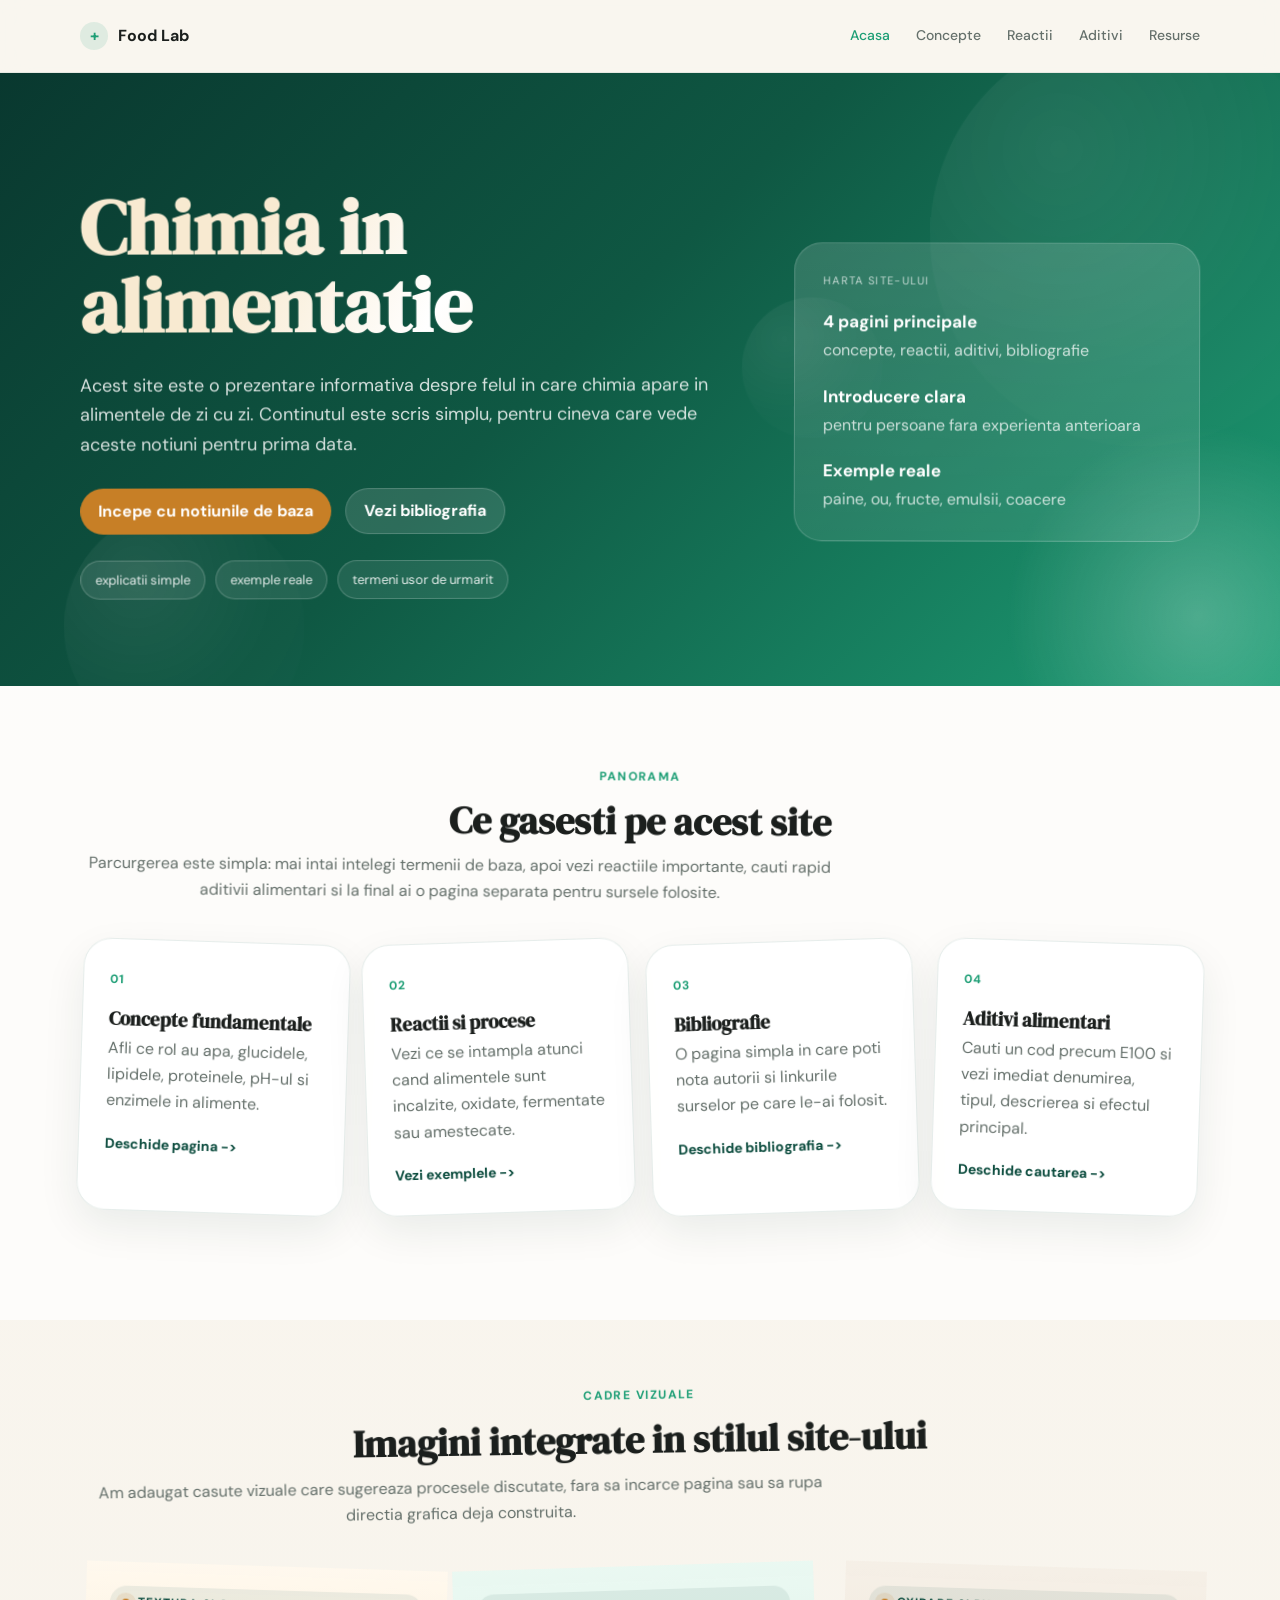
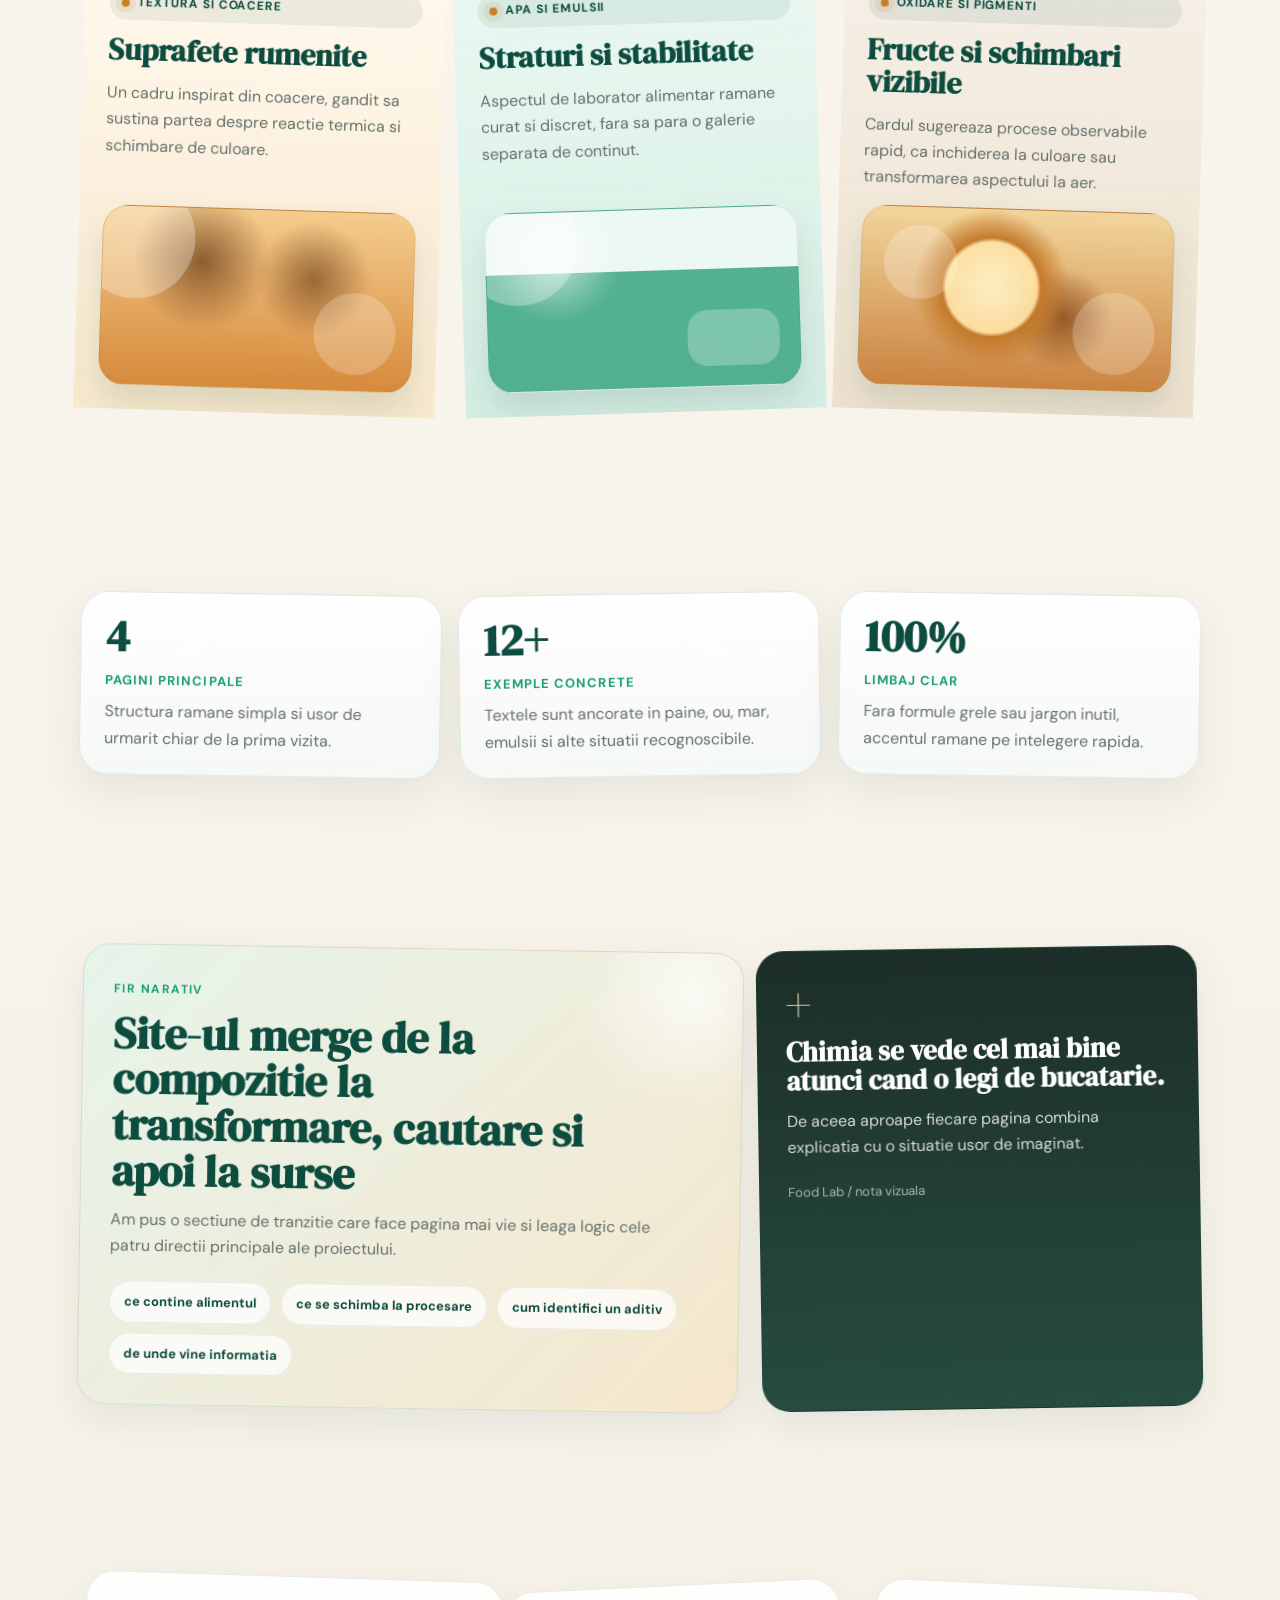
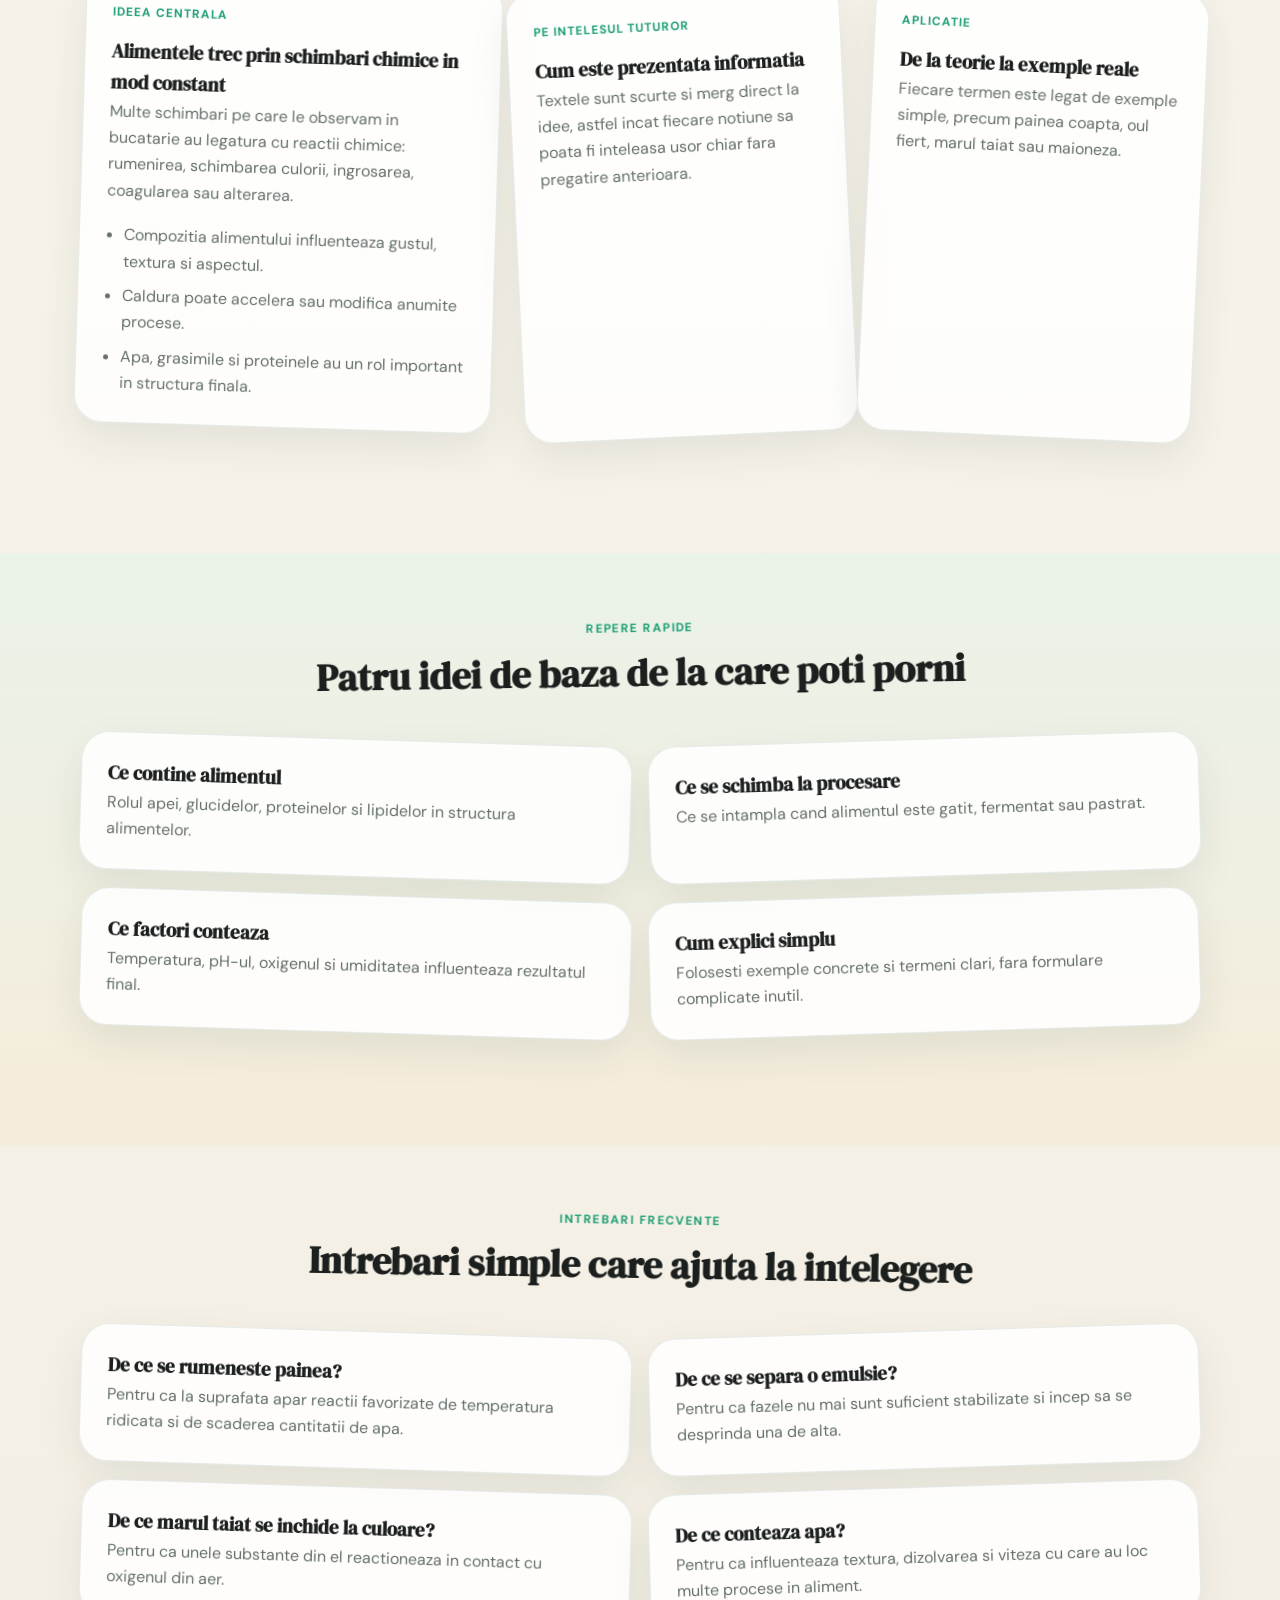
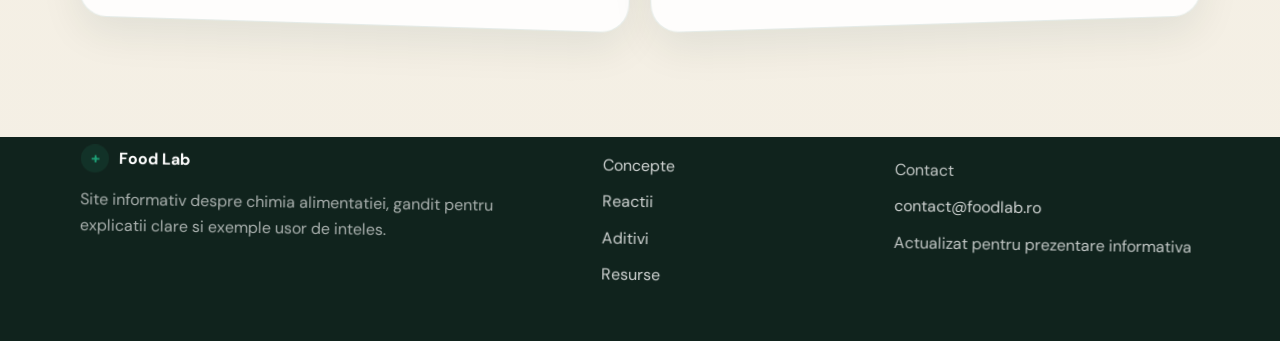
==== index.html @ e8824c68 "Version 4" ====
<!DOCTYPE html>
<html lang="ro">
<head>
  <meta charset="UTF-8" />
  <meta name="viewport" content="width=device-width, initial-scale=1.0" />
  <title>Chimia in alimentatie | Food Lab</title>
  <link rel="stylesheet" href="style.css" />
  <link href="https://fonts.googleapis.com/css2?family=DM+Serif+Display:ital@0;1&family=DM+Sans:wght@300;400;500;700&display=swap" rel="stylesheet" />
</head>
<body data-page="home">
  <header class="navbar">
    <div class="nav-inner">
      <a class="logo" href="index.html">
        <span class="logo-icon">+</span>
        <span>Food Lab</span>
      </a>
      <nav>
        <a class="nav-link" data-page="home" href="index.html">Acasa</a>
        <a class="nav-link" data-page="concepte" href="concepte.html">Concepte</a>
        <a class="nav-link" data-page="reactii" href="reactii.html">Reactii</a>
        <a class="nav-link" data-page="aditivi" href="aditivi.html">Aditivi</a>
        <a class="nav-link" data-page="resurse" href="resurse.html">Resurse</a>
      </nav>
      <button class="menu-btn" id="menuBtn" aria-label="Deschide meniul">Menu</button>
    </div>
    <div class="mobile-menu" id="mobileMenu">
      <a class="nav-link" data-page="home" href="index.html">Acasa</a>
      <a class="nav-link" data-page="concepte" href="concepte.html">Concepte</a>
      <a class="nav-link" data-page="reactii" href="reactii.html">Reactii</a>
      <a class="nav-link" data-page="aditivi" href="aditivi.html">Aditivi</a>
      <a class="nav-link" data-page="resurse" href="resurse.html">Resurse</a>
    </div>
  </header>

  <main>
    <section class="hero hero-home">
      <div class="hero-bg">
        <div class="molecule mol1" data-parallax data-parallax-speed="0.18" data-rotate-speed="0.008"></div>
        <div class="molecule mol2" data-parallax data-parallax-speed="0.12" data-rotate-speed="-0.006"></div>
        <div class="molecule mol3" data-parallax data-parallax-speed="0.22" data-rotate-speed="0.01"></div>
      </div>
      <div class="container hero-grid">
        <div class="hero-copy" data-parallax data-parallax-speed="0.08" data-rotate-speed="-0.002">
          <h1>
            <span
              class="shiny-text hero-shiny"
              data-shiny-text
              data-speed="5"
              data-delay="0"
              data-color="#f8ead1"
              data-shine-color="#ffffff"
              data-spread="120"
              data-direction="left"
              data-yoyo="false"
              data-pause-on-hover="false"
              data-disabled="false"
            >
              Chimia in alimentatie
            </span>
          </h1>
          <p class="hero-lead">Acest site este o prezentare informativa despre felul in care chimia apare in alimentele de zi cu zi. Continutul este scris simplu, pentru cineva care vede aceste notiuni pentru prima data.</p>
          <div class="hero-actions">
            <a class="button button-primary" href="concepte.html">Incepe cu notiunile de baza</a>
            <a class="button button-secondary" href="resurse.html">Vezi bibliografia</a>
          </div>
          <div class="hero-tags">
            <span>explicatii simple</span>
            <span>exemple reale</span>
            <span>termeni usor de urmarit</span>
          </div>
        </div>
        <aside class="hero-panel" data-parallax data-parallax-speed="0.06" data-rotate-speed="0.002">
          <div class="panel-kicker">Harta site-ului</div>
          <div class="panel-item">
            <strong>4 pagini principale</strong>
            <span>concepte, reactii, aditivi, bibliografie</span>
          </div>
          <div class="panel-item">
            <strong>Introducere clara</strong>
            <span>pentru persoane fara experienta anterioara</span>
          </div>
          <div class="panel-item">
            <strong>Exemple reale</strong>
            <span>paine, ou, fructe, emulsii, coacere</span>
          </div>
        </aside>
      </div>
    </section>

    <section class="section section-light">
      <div class="container">
        <div class="section-header" data-parallax data-parallax-speed="0.03" data-rotate-speed="-0.001">
          <span class="section-tag">Panorama</span>
          <h2>Ce gasesti pe acest site</h2>
          <p>Parcurgerea este simpla: mai intai intelegi termenii de baza, apoi vezi reactiile importante, cauti rapid aditivii alimentari si la final ai o pagina separata pentru sursele folosite.</p>
        </div>
        <div class="link-grid link-grid-four">
          <a class="link-card" href="concepte.html" data-parallax data-parallax-speed="0.03" data-rotate-speed="-0.003">
            <div class="card-index">01</div>
            <h3>Concepte fundamentale</h3>
            <p>Afli ce rol au apa, glucidele, lipidele, proteinele, pH-ul si enzimele in alimente.</p>
            <span class="card-link">Deschide pagina -></span>
          </a>
          <a class="link-card" href="reactii.html" data-parallax data-parallax-speed="0.03" data-rotate-speed="0.003">
            <div class="card-index">02</div>
            <h3>Reactii si procese</h3>
            <p>Vezi ce se intampla atunci cand alimentele sunt incalzite, oxidate, fermentate sau amestecate.</p>
            <span class="card-link">Vezi exemplele -></span>
          </a>
          <a class="link-card" href="resurse.html" data-parallax data-parallax-speed="0.03" data-rotate-speed="0.003">
            <div class="card-index">03</div>
            <h3>Bibliografie</h3>
            <p>O pagina simpla in care poti nota autorii si linkurile surselor pe care le-ai folosit.</p>
            <span class="card-link">Deschide bibliografia -></span>
          </a>
          <a class="link-card" href="aditivi.html" data-parallax data-parallax-speed="0.03" data-rotate-speed="-0.003">
            <div class="card-index">04</div>
            <h3>Aditivi alimentari</h3>
            <p>Cauti un cod precum E100 si vezi imediat denumirea, tipul, descrierea si efectul principal.</p>
            <span class="card-link">Deschide cautarea -></span>
          </a>
        </div>
      </div>
    </section>

    <section class="section">
      <div class="container">
        <div class="section-header" data-parallax data-parallax-speed="0.03" data-rotate-speed="0.001">
          <span class="section-tag">Cadre vizuale</span>
          <h2>Imagini integrate in stilul site-ului</h2>
          <p>Am adaugat casute vizuale care sugereaza procesele discutate, fara sa incarce pagina sau sa rupa directia grafica deja construita.</p>
        </div>
        <div class="visual-gallery">
          <article class="visual-card visual-card-bread" data-parallax data-parallax-speed="0.03" data-rotate-speed="-0.002">
            <span class="visual-kicker">Textura si coacere</span>
            <h3>Suprafete rumenite</h3>
            <p>Un cadru inspirat din coacere, gandit sa sustina partea despre reactie termica si schimbare de culoare.</p>
            <div class="visual-art" aria-hidden="true"></div>
          </article>
          <article class="visual-card visual-card-liquid" data-parallax data-parallax-speed="0.03" data-rotate-speed="0.002">
            <span class="visual-kicker">Apa si emulsii</span>
            <h3>Straturi si stabilitate</h3>
            <p>Aspectul de laborator alimentar ramane curat si discret, fara sa para o galerie separata de continut.</p>
            <div class="visual-art" aria-hidden="true"></div>
          </article>
          <article class="visual-card visual-card-fruit" data-parallax data-parallax-speed="0.03" data-rotate-speed="-0.002">
            <span class="visual-kicker">Oxidare si pigmenti</span>
            <h3>Fructe si schimbari vizibile</h3>
            <p>Cardul sugereaza procese observabile rapid, ca inchiderea la culoare sau transformarea aspectului la aer.</p>
            <div class="visual-art" aria-hidden="true"></div>
          </article>
        </div>
      </div>
    </section>

    <section class="section">
      <div class="container">
        <div class="stat-band">
          <article class="stat-chip" data-parallax data-parallax-speed="0.025" data-rotate-speed="-0.001">
            <strong>4</strong>
            <span>Pagini principale</span>
            <p>Structura ramane simpla si usor de urmarit chiar de la prima vizita.</p>
          </article>
          <article class="stat-chip" data-parallax data-parallax-speed="0.025" data-rotate-speed="0.001">
            <strong>12+</strong>
            <span>Exemple concrete</span>
            <p>Textele sunt ancorate in paine, ou, mar, emulsii si alte situatii recognoscibile.</p>
          </article>
          <article class="stat-chip" data-parallax data-parallax-speed="0.025" data-rotate-speed="-0.001">
            <strong>100%</strong>
            <span>Limbaj clar</span>
            <p>Fara formule grele sau jargon inutil, accentul ramane pe intelegere rapida.</p>
          </article>
        </div>
      </div>
    </section>

    <section class="section">
      <div class="container highlight-grid">
        <article class="highlight-strip" data-parallax data-parallax-speed="0.03" data-rotate-speed="-0.001">
          <span class="section-tag">Fir narativ</span>
          <h3>Site-ul merge de la compozitie la transformare, cautare si apoi la surse</h3>
          <p>Am pus o sectiune de tranzitie care face pagina mai vie si leaga logic cele patru directii principale ale proiectului.</p>
          <div class="highlight-points">
            <span>ce contine alimentul</span>
            <span>ce se schimba la procesare</span>
            <span>cum identifici un aditiv</span>
            <span>de unde vine informatia</span>
          </div>
        </article>
        <aside class="quote-panel" data-parallax data-parallax-speed="0.03" data-rotate-speed="0.001">
          <span class="quote-mark">+</span>
          <h3>Chimia se vede cel mai bine atunci cand o legi de bucatarie.</h3>
          <p>De aceea aproape fiecare pagina combina explicatia cu o situatie usor de imaginat.</p>
          <span class="quote-note">Food Lab / nota vizuala</span>
        </aside>
      </div>
    </section>

    <section class="section">
      <div class="container">
        <div class="content-grid">
          <article class="feature-card feature-card-wide" data-parallax data-parallax-speed="0.04" data-rotate-speed="-0.002">
            <span class="eyebrow">Ideea centrala</span>
            <h3>Alimentele trec prin schimbari chimice in mod constant</h3>
            <p>Multe schimbari pe care le observam in bucatarie au legatura cu reactii chimice: rumenirea, schimbarea culorii, ingrosarea, coagularea sau alterarea.</p>
            <ul class="bullet-list">
              <li>Compozitia alimentului influenteaza gustul, textura si aspectul.</li>
              <li>Caldura poate accelera sau modifica anumite procese.</li>
              <li>Apa, grasimile si proteinele au un rol important in structura finala.</li>
            </ul>
          </article>
          <article class="feature-card" data-parallax data-parallax-speed="0.03" data-rotate-speed="0.003">
            <span class="eyebrow">Pe intelesul tuturor</span>
            <h3>Cum este prezentata informatia</h3>
            <p>Textele sunt scurte si merg direct la idee, astfel incat fiecare notiune sa poata fi inteleasa usor chiar fara pregatire anterioara.</p>
          </article>
          <article class="feature-card" data-parallax data-parallax-speed="0.03" data-rotate-speed="-0.003">
            <span class="eyebrow">Aplicatie</span>
            <h3>De la teorie la exemple reale</h3>
            <p>Fiecare termen este legat de exemple simple, precum painea coapta, oul fiert, marul taiat sau maioneza.</p>
          </article>
        </div>
      </div>
    </section>

    <section class="section section-soft">
      <div class="container">
        <div class="section-header" data-parallax data-parallax-speed="0.03" data-rotate-speed="0.001">
          <span class="section-tag">Repere rapide</span>
          <h2>Patru idei de baza de la care poti porni</h2>
        </div>
        <div class="info-grid">
          <article class="info-card" data-parallax data-parallax-speed="0.028" data-rotate-speed="-0.002">
            <h3>Ce contine alimentul</h3>
            <p>Rolul apei, glucidelor, proteinelor si lipidelor in structura alimentelor.</p>
          </article>
          <article class="info-card" data-parallax data-parallax-speed="0.028" data-rotate-speed="0.002">
            <h3>Ce se schimba la procesare</h3>
            <p>Ce se intampla cand alimentul este gatit, fermentat sau pastrat.</p>
          </article>
          <article class="info-card" data-parallax data-parallax-speed="0.028" data-rotate-speed="-0.002">
            <h3>Ce factori conteaza</h3>
            <p>Temperatura, pH-ul, oxigenul si umiditatea influenteaza rezultatul final.</p>
          </article>
          <article class="info-card" data-parallax data-parallax-speed="0.028" data-rotate-speed="0.002">
            <h3>Cum explici simplu</h3>
            <p>Folosesti exemple concrete si termeni clari, fara formulare complicate inutil.</p>
          </article>
        </div>
      </div>
    </section>

    <section class="section">
      <div class="container">
        <div class="section-header" data-parallax data-parallax-speed="0.03" data-rotate-speed="-0.001">
          <span class="section-tag">Intrebari frecvente</span>
          <h2>Intrebari simple care ajuta la intelegere</h2>
        </div>
        <div class="qa-grid">
          <div class="qa-card" data-parallax data-parallax-speed="0.028" data-rotate-speed="-0.002">
            <h3>De ce se rumeneste painea?</h3>
            <p>Pentru ca la suprafata apar reactii favorizate de temperatura ridicata si de scaderea cantitatii de apa.</p>
          </div>
          <div class="qa-card" data-parallax data-parallax-speed="0.028" data-rotate-speed="0.002">
            <h3>De ce se separa o emulsie?</h3>
            <p>Pentru ca fazele nu mai sunt suficient stabilizate si incep sa se desprinda una de alta.</p>
          </div>
          <div class="qa-card" data-parallax data-parallax-speed="0.028" data-rotate-speed="-0.002">
            <h3>De ce marul taiat se inchide la culoare?</h3>
            <p>Pentru ca unele substante din el reactioneaza in contact cu oxigenul din aer.</p>
          </div>
          <div class="qa-card" data-parallax data-parallax-speed="0.028" data-rotate-speed="0.002">
            <h3>De ce conteaza apa?</h3>
            <p>Pentru ca influenteaza textura, dizolvarea si viteza cu care au loc multe procese in aliment.</p>
          </div>
        </div>
      </div>
    </section>
  </main>

  <footer class="footer">
    <div class="container footer-grid" data-parallax data-parallax-speed="0.02" data-rotate-speed="-0.001">
      <div>
        <a class="logo" href="index.html"><span class="logo-icon">+</span> Food Lab</a>
        <p class="footer-text">Site informativ despre chimia alimentatiei, gandit pentru explicatii clare si exemple usor de inteles.</p>
      </div>
      <div class="footer-links">
        <a href="concepte.html">Concepte</a>
        <a href="reactii.html">Reactii</a>
        <a href="aditivi.html">Aditivi</a>
        <a href="resurse.html">Resurse</a>
      </div>
      <div class="footer-meta">
        <span>Contact</span>
        <a href="mailto:contact@foodlab.ro">contact@foodlab.ro</a>
        <span>Actualizat pentru prezentare informativa</span>
      </div>
    </div>
  </footer>

  <script src="script.js"></script>
</body>
</html>
---- style.css ----
:root {
  --green-light: #dff4ea;
  --green-mid: #1d9e75;
  --green-dark: #0d4d3f;
  --cream: #f6f1e6;
  --cream-deep: #efe3c7;
  --amber: #c77f26;
  --amber-soft: #f5e1bf;
  --white: #ffffff;
  --ink: #1b1f1d;
  --muted: #65706b;
  --muted-light: #8a948f;
  --border: rgba(13, 77, 63, 0.1);
  --shadow: 0 16px 40px rgba(10, 55, 43, 0.08);
  --radius-sm: 10px;
  --radius-md: 18px;
  --radius-lg: 28px;
  --font-display: "DM Serif Display", Georgia, serif;
  --font-body: "DM Sans", sans-serif;
}

*,
*::before,
*::after {
  box-sizing: border-box;
  margin: 0;
  padding: 0;
}

html {
  scroll-behavior: smooth;
}

body {
  font-family: var(--font-body);
  background: linear-gradient(180deg, #faf7f1 0%, #f4efe4 100%);
  color: var(--ink);
  font-size: 16px;
  line-height: 1.65;
}

a {
  color: inherit;
}

[data-parallax] {
  --parallax-y: 0px;
  --parallax-rotate: 0deg;
  transform: translate3d(0, var(--parallax-y), 0) rotate(var(--parallax-rotate));
  will-change: transform;
}

.container {
  width: min(1120px, calc(100% - 48px));
  margin: 0 auto;
}

.section {
  padding: 88px 0;
}

.section-light {
  background: rgba(255, 255, 255, 0.72);
}

.section-soft {
  background: linear-gradient(180deg, rgba(223, 244, 234, 0.5) 0%, rgba(245, 225, 191, 0.28) 100%);
}

.section-header {
  text-align: center;
  margin-bottom: 42px;
}

.section-header-left {
  text-align: left;
}

.section-tag {
  display: inline-block;
  margin-bottom: 12px;
  color: var(--green-mid);
  font-size: 12px;
  font-weight: 700;
  letter-spacing: 0.12em;
  text-transform: uppercase;
}

.section-tag-light {
  color: #c9f1e2;
}

.section-header h2,
.page-title,
.hero h1,
.feature-card h3,
.detail-card h3,
.link-card h3,
.timeline-card h3,
.case-card h3,
.summary-card h3,
.strategy-card h3,
.qa-card h3,
.info-card h3 {
  font-family: var(--font-display);
}

.section-header h2 {
  font-size: clamp(2rem, 3vw, 2.8rem);
  line-height: 1.15;
  margin-bottom: 10px;
}

.section-header p,
.page-lead,
.hero-lead {
  color: var(--muted);
  max-width: 760px;
}

.navbar {
  position: sticky;
  top: 0;
  z-index: 100;
  background: rgba(249, 246, 239, 0.86);
  backdrop-filter: blur(14px);
  border-bottom: 1px solid rgba(13, 77, 63, 0.08);
}

.nav-inner {
  width: min(1120px, calc(100% - 48px));
  height: 72px;
  margin: 0 auto;
  display: flex;
  align-items: center;
  justify-content: space-between;
}

.logo {
  display: inline-flex;
  align-items: center;
  gap: 10px;
  text-decoration: none;
  font-weight: 700;
}

.logo-icon {
  display: inline-grid;
  place-items: center;
  width: 28px;
  height: 28px;
  border-radius: 999px;
  background: rgba(29, 158, 117, 0.12);
  color: var(--green-mid);
}

.navbar nav {
  display: flex;
  align-items: center;
  gap: 26px;
}

.nav-link {
  text-decoration: none;
  color: var(--muted);
  font-size: 14px;
  font-weight: 500;
  transition: color 0.2s ease;
}

.nav-link:hover,
.nav-link.is-active {
  color: var(--green-mid);
}

.menu-btn {
  display: none;
  border: 1px solid var(--border);
  background: rgba(255, 255, 255, 0.5);
  border-radius: 999px;
  padding: 9px 14px;
  font-size: 13px;
  font-weight: 700;
  cursor: pointer;
}

.mobile-menu {
  display: none;
  flex-direction: column;
  gap: 14px;
  padding: 0 24px 18px;
  border-top: 1px solid var(--border);
}

.mobile-menu.open {
  display: flex;
}

.hero,
.page-hero {
  position: relative;
  overflow: hidden;
}

.hero {
  padding: 110px 0 92px;
  background: linear-gradient(135deg, #09382f 0%, #0f5843 45%, #1d9e75 100%);
}

.hero-home::after {
  content: "";
  position: absolute;
  inset: auto -10% -140px auto;
  width: 420px;
  height: 420px;
  border-radius: 50%;
  background: radial-gradient(circle, rgba(255, 255, 255, 0.22) 0%, rgba(255, 255, 255, 0) 65%);
  pointer-events: none;
}

.hero-bg {
  position: absolute;
  inset: 0;
  pointer-events: none;
}

.molecule {
  position: absolute;
  border-radius: 50%;
  opacity: 0.09;
  background: radial-gradient(circle at 30% 30%, rgba(255, 255, 255, 0.8) 0%, rgba(255, 255, 255, 0.14) 55%, rgba(255, 255, 255, 0) 100%);
}

.mol1 {
  width: 420px;
  height: 420px;
  top: -90px;
  right: -70px;
}

.mol2 {
  width: 240px;
  height: 240px;
  left: 5%;
  bottom: -80px;
}

.mol3 {
  width: 140px;
  height: 140px;
  top: 32%;
  left: 58%;
}

.hero-grid,
.page-hero-grid {
  position: relative;
  display: grid;
  grid-template-columns: minmax(0, 1.35fr) minmax(280px, 0.8fr);
  gap: 28px;
  align-items: center;
}

.badge {
  display: inline-block;
  margin-bottom: 18px;
  padding: 7px 14px;
  border-radius: 999px;
  background: rgba(255, 255, 255, 0.14);
  color: #d9f7eb;
  font-size: 12px;
  font-weight: 700;
  letter-spacing: 0.08em;
  text-transform: uppercase;
}

.hero h1 {
  font-size: clamp(2.8rem, 6vw, 5rem);
  line-height: 1.02;
  color: var(--white);
  margin-bottom: 20px;
}

.hero-lead {
  color: rgba(255, 255, 255, 0.82);
  max-width: 650px;
  font-size: 18px;
}

.hero-actions {
  display: flex;
  flex-wrap: wrap;
  gap: 14px;
  margin-top: 28px;
}

.hero-tags {
  display: flex;
  flex-wrap: wrap;
  gap: 10px;
  margin-top: 26px;
}

.hero-tags span {
  padding: 8px 14px;
  border-radius: 999px;
  border: 1px solid rgba(255, 255, 255, 0.2);
  background: rgba(255, 255, 255, 0.08);
  color: rgba(255, 255, 255, 0.88);
  font-size: 13px;
}

.hero-panel,
.page-side-note,
.page-hero-visual,
.feature-card,
.detail-card,
.link-card,
.info-card,
.qa-card,
.timeline-card,
.case-card,
.summary-card,
.strategy-card,
.stat-chip,
.highlight-strip,
.quote-panel,
.source-card,
.cta-band,
.definition-table,
.topic-list {
  background: rgba(255, 255, 255, 0.86);
  border: 1px solid var(--border);
  border-radius: var(--radius-lg);
  box-shadow: var(--shadow);
}

.hero-panel {
  padding: 28px;
  color: var(--white);
  background: linear-gradient(180deg, rgba(255, 255, 255, 0.14) 0%, rgba(255, 255, 255, 0.08) 100%);
  border-color: rgba(255, 255, 255, 0.18);
  box-shadow: none;
}

.panel-kicker {
  font-size: 11px;
  text-transform: uppercase;
  letter-spacing: 0.12em;
  opacity: 0.72;
  margin-bottom: 18px;
}

.panel-item + .panel-item {
  margin-top: 18px;
}

.panel-item strong {
  display: block;
  font-size: 17px;
  margin-bottom: 2px;
}

.panel-item span,
.panel-note {
  color: rgba(255, 255, 255, 0.76);
}

.panel-note {
  margin-top: 20px;
  padding-top: 18px;
  border-top: 1px solid rgba(255, 255, 255, 0.14);
  font-size: 14px;
}

.button {
  display: inline-flex;
  align-items: center;
  justify-content: center;
  min-height: 46px;
  padding: 0 18px;
  border-radius: 999px;
  text-decoration: none;
  font-weight: 700;
  transition: transform 0.18s ease, background 0.18s ease, color 0.18s ease;
}

.button:hover {
  transform: translateY(-1px);
}

.button-primary {
  background: var(--amber);
  color: var(--white);
}

.button-secondary {
  background: rgba(255, 255, 255, 0.12);
  border: 1px solid rgba(255, 255, 255, 0.18);
  color: var(--white);
}

.shiny-text {
  display: inline-block;
  background-size: 200% auto;
  background-position: 150% center;
  -webkit-background-clip: text;
  background-clip: text;
  -webkit-text-fill-color: transparent;
}

.hero-shiny {
  padding-bottom: 0.08em;
}

.page-hero {
  padding: 96px 0 70px;
}

.page-hero-cream {
  background: linear-gradient(135deg, #f7f0de 0%, #fff9ef 50%, #e2f5eb 100%);
}

.page-hero-green {
  background: linear-gradient(135deg, #0b4034 0%, #13614a 55%, #1b8563 100%);
}

.page-hero-amber {
  background: linear-gradient(135deg, #f4e2bf 0%, #fff4dd 45%, #e5f3eb 100%);
}

.page-hero-soft {
  background: linear-gradient(135deg, #edf7f1 0%, #fffdf8 50%, #f4ead9 100%);
}

.page-title {
  font-size: clamp(2.4rem, 5vw, 4rem);
  line-height: 1.06;
  margin-bottom: 16px;
}

.page-title-light,
.page-lead-light {
  color: var(--white);
}

.page-lead {
  max-width: 720px;
  font-size: 18px;
}

.page-side-note {
  padding: 24px;
}

.page-hero-visual {
  position: relative;
  min-height: 300px;
  padding: 28px;
  overflow: hidden;
  display: flex;
  flex-direction: column;
  gap: 16px;
}

.page-side-note strong {
  display: block;
  margin-bottom: 10px;
  color: var(--green-dark);
}

.page-side-note-dark {
  background: rgba(255, 255, 255, 0.12);
  border-color: rgba(255, 255, 255, 0.18);
  color: rgba(255, 255, 255, 0.84);
  box-shadow: none;
}

.page-side-note-dark strong {
  color: var(--white);
}

.page-hero-visual::before,
.visual-art::before,
.visual-art::after {
  content: "";
  position: absolute;
  border-radius: 50%;
}

.page-hero-visual::before {
  width: 220px;
  height: 220px;
  right: -50px;
  top: -70px;
  background: radial-gradient(circle, rgba(255, 255, 255, 0.8) 0%, rgba(255, 255, 255, 0) 72%);
  opacity: 0.7;
}

.hero-visual-kicker,
.visual-kicker {
  display: inline-flex;
  align-items: center;
  gap: 8px;
  padding: 7px 12px;
  border-radius: 999px;
  background: rgba(13, 77, 63, 0.08);
  color: var(--green-dark);
  font-size: 12px;
  font-weight: 700;
  letter-spacing: 0.08em;
  text-transform: uppercase;
}

.hero-visual-kicker::before,
.visual-kicker::before {
  content: "";
  width: 8px;
  height: 8px;
  border-radius: 50%;
  background: var(--amber);
  box-shadow: 0 0 0 6px rgba(199, 127, 38, 0.12);
}

.hero-visual-title {
  max-width: 320px;
  font-family: var(--font-display);
  font-size: clamp(1.7rem, 3vw, 2.3rem);
  line-height: 1.1;
  color: var(--green-dark);
}

.hero-visual-copy {
  max-width: 340px;
  color: var(--muted);
}

.hero-visual-stack {
  position: relative;
  width: min(100%, 320px);
  display: grid;
  gap: 14px;
  margin-top: auto;
  margin-left: auto;
  z-index: 1;
}

.hero-visual-chip {
  padding: 14px 16px;
  border-radius: 20px;
  backdrop-filter: blur(8px);
  border: 1px solid rgba(13, 77, 63, 0.08);
  box-shadow: 0 16px 26px rgba(10, 55, 43, 0.08);
  color: var(--green-dark);
  font-weight: 700;
}

.hero-visual-chip span {
  display: block;
  margin-top: 4px;
  color: var(--muted);
  font-size: 13px;
  font-weight: 500;
}

.hero-visual-chip:nth-child(1) {
  background: rgba(255, 255, 255, 0.72);
}

.hero-visual-chip:nth-child(2) {
  margin-left: 34px;
  background: rgba(223, 244, 234, 0.9);
}

.visual-gallery {
  display: grid;
  grid-template-columns: repeat(3, minmax(0, 1fr));
  gap: 18px;
}

.visual-card {
  position: relative;
  min-height: 320px;
  padding: 24px;
  overflow: hidden;
  display: flex;
  flex-direction: column;
  gap: 14px;
}

.visual-card h3 {
  max-width: 100%;
  font-family: var(--font-display);
  font-size: 1.85rem;
  line-height: 1.08;
  color: var(--green-dark);
}

.visual-card p {
  max-width: 100%;
  color: var(--muted);
}

.visual-art {
  position: relative;
  width: 100%;
  height: 180px;
  border-radius: 26px;
  overflow: hidden;
  border: 1px solid rgba(13, 77, 63, 0.08);
  box-shadow: 0 18px 32px rgba(10, 55, 43, 0.12);
  margin-top: auto;
}

.visual-art::before {
  width: 120px;
  height: 120px;
  left: -28px;
  top: -28px;
  background: rgba(255, 255, 255, 0.3);
}

.visual-art::after {
  width: 82px;
  height: 82px;
  right: 16px;
  bottom: 16px;
  background: rgba(255, 255, 255, 0.22);
}

.visual-card-bread {
  background: linear-gradient(180deg, rgba(255, 248, 237, 0.95) 0%, rgba(247, 230, 199, 0.86) 100%);
}

.visual-card-bread .visual-art {
  background:
    radial-gradient(circle at 32% 30%, rgba(104, 58, 21, 0.72) 0%, rgba(104, 58, 21, 0) 28%),
    radial-gradient(circle at 68% 38%, rgba(104, 58, 21, 0.62) 0%, rgba(104, 58, 21, 0) 24%),
    linear-gradient(180deg, #f4cc8d 0%, #d68a3b 100%);
}

.visual-card-liquid {
  background: linear-gradient(180deg, rgba(233, 248, 241, 0.96) 0%, rgba(208, 236, 225, 0.9) 100%);
}

.visual-card-liquid .visual-art {
  background:
    radial-gradient(circle at 22% 24%, rgba(255, 255, 255, 0.65) 0%, rgba(255, 255, 255, 0) 24%),
    linear-gradient(180deg, rgba(255, 255, 255, 0.45) 0 34%, rgba(68, 170, 136, 0.9) 34% 100%);
}

.visual-card-liquid .visual-art::after {
  border-radius: 20px;
  width: 92px;
  height: 56px;
  right: 20px;
  bottom: 20px;
  background: rgba(255, 255, 255, 0.26);
}

.visual-card-fruit {
  background: linear-gradient(180deg, rgba(245, 239, 230, 0.98) 0%, rgba(236, 223, 203, 0.92) 100%);
}

.visual-card-fruit .visual-art {
  background:
    radial-gradient(circle at 42% 44%, rgba(255, 244, 204, 0.9) 0%, rgba(255, 226, 164, 0.92) 22%, rgba(195, 120, 39, 0.96) 24%, rgba(195, 120, 39, 0) 38%),
    radial-gradient(circle at 65% 60%, rgba(136, 74, 26, 0.84) 0%, rgba(136, 74, 26, 0) 22%),
    linear-gradient(180deg, #f2d59b 0%, #ca8340 100%);
}

.visual-card-fruit .visual-art::before {
  width: 74px;
  height: 74px;
  left: 22px;
  top: 18px;
  background: rgba(255, 255, 255, 0.24);
}

.stat-band,
.highlight-grid,
.source-grid {
  display: grid;
  gap: 18px;
}

.stat-band {
  grid-template-columns: repeat(3, minmax(0, 1fr));
}

.stat-chip {
  padding: 22px 24px;
  background: linear-gradient(180deg, rgba(255, 255, 255, 0.92) 0%, rgba(245, 249, 246, 0.88) 100%);
}

.stat-chip strong {
  display: block;
  font-family: var(--font-display);
  font-size: clamp(2rem, 4vw, 2.8rem);
  line-height: 1;
  color: var(--green-dark);
}

.stat-chip span {
  display: block;
  margin-top: 10px;
  font-size: 13px;
  font-weight: 700;
  letter-spacing: 0.08em;
  text-transform: uppercase;
  color: var(--green-mid);
}

.stat-chip p {
  margin-top: 8px;
  color: var(--muted);
}

.highlight-grid {
  grid-template-columns: minmax(0, 1.2fr) minmax(0, 0.8fr);
}

.highlight-strip {
  position: relative;
  overflow: hidden;
  padding: 30px;
  background: linear-gradient(135deg, rgba(223, 244, 234, 0.72) 0%, rgba(245, 225, 191, 0.68) 100%);
}

.highlight-strip::before {
  content: "";
  position: absolute;
  width: 240px;
  height: 240px;
  right: -70px;
  top: -80px;
  border-radius: 50%;
  background: radial-gradient(circle, rgba(255, 255, 255, 0.7) 0%, rgba(255, 255, 255, 0) 70%);
}

.highlight-strip h3,
.quote-panel h3,
.source-card h3 {
  font-family: var(--font-display);
}

.highlight-strip h3 {
  position: relative;
  font-size: clamp(2rem, 3.4vw, 2.8rem);
  line-height: 1.05;
  max-width: 520px;
  color: var(--green-dark);
}

.highlight-strip p {
  position: relative;
  margin-top: 12px;
  max-width: 560px;
  color: var(--muted);
}

.highlight-points {
  position: relative;
  display: flex;
  flex-wrap: wrap;
  gap: 10px;
  margin-top: 22px;
}

.highlight-points span {
  padding: 9px 14px;
  border-radius: 999px;
  background: rgba(255, 255, 255, 0.72);
  border: 1px solid rgba(13, 77, 63, 0.08);
  color: var(--green-dark);
  font-size: 13px;
  font-weight: 700;
}

.quote-panel,
.source-card {
  padding: 28px;
}

.quote-panel {
  background: linear-gradient(180deg, rgba(16, 35, 29, 0.95) 0%, rgba(20, 61, 49, 0.92) 100%);
  color: rgba(255, 255, 255, 0.82);
}

.quote-mark {
  display: inline-block;
  margin-bottom: 10px;
  font-family: var(--font-display);
  font-size: 3rem;
  line-height: 1;
  color: rgba(245, 225, 191, 0.9);
}

.quote-panel h3 {
  color: var(--white);
  font-size: 1.7rem;
  line-height: 1.08;
}

.quote-panel p {
  margin-top: 12px;
}

.quote-note {
  display: block;
  margin-top: 20px;
  color: rgba(255, 255, 255, 0.62);
  font-size: 13px;
}

.source-grid {
  grid-template-columns: repeat(3, minmax(0, 1fr));
}

.source-card {
  background: linear-gradient(180deg, rgba(255, 255, 255, 0.92) 0%, rgba(248, 245, 238, 0.9) 100%);
}

.source-card h3 {
  font-size: 1.55rem;
  line-height: 1.12;
  color: var(--green-dark);
}

.source-card p {
  margin-top: 10px;
  color: var(--muted);
}

.source-meta {
  display: inline-flex;
  align-items: center;
  margin-top: 16px;
  padding: 8px 12px;
  border-radius: 999px;
  background: rgba(223, 244, 234, 0.72);
  color: var(--green-mid);
  font-size: 12px;
  font-weight: 700;
  letter-spacing: 0.08em;
  text-transform: uppercase;
}

.link-grid,
.info-grid,
.qa-grid,
.strategy-grid,
.summary-grid,
.timeline-grid,
.case-grid,
.detail-grid {
  display: grid;
  gap: 18px;
}

.link-grid {
  grid-template-columns: repeat(3, minmax(0, 1fr));
}

.link-grid-four {
  grid-template-columns: repeat(4, minmax(0, 1fr));
}

.info-grid,
.qa-grid,
.strategy-grid,
.summary-grid {
  grid-template-columns: repeat(2, minmax(0, 1fr));
}

.timeline-grid,
.case-grid,
.detail-grid {
  grid-template-columns: repeat(2, minmax(0, 1fr));
}

.link-card,
.info-card,
.qa-card,
.timeline-card,
.case-card,
.summary-card,
.strategy-card,
.detail-card,
.feature-card {
  padding: 26px;
  text-decoration: none;
  transition: transform 0.18s ease, box-shadow 0.18s ease, border-color 0.18s ease;
}

.link-card:hover,
.info-card:hover,
.qa-card:hover,
.timeline-card:hover,
.case-card:hover,
.summary-card:hover,
.strategy-card:hover,
.detail-card:hover,
.feature-card:hover {
  transform: translate3d(0, calc(var(--parallax-y) - 4px), 0) rotate(var(--parallax-rotate));
  box-shadow: 0 22px 44px rgba(10, 55, 43, 0.12);
}

.card-index,
.eyebrow {
  display: inline-block;
  margin-bottom: 14px;
  color: var(--green-mid);
  font-size: 12px;
  font-weight: 700;
  letter-spacing: 0.08em;
  text-transform: uppercase;
}

.card-link {
  display: inline-block;
  margin-top: 18px;
  color: var(--green-dark);
  font-weight: 700;
  font-size: 14px;
}

.content-grid {
  display: grid;
  grid-template-columns: 1.25fr 1fr 1fr;
  gap: 18px;
}

.feature-card-wide {
  grid-column: 1 / 2;
}

.feature-card-tall {
  min-height: 100%;
}

.feature-card p,
.detail-card p,
.link-card p,
.info-card p,
.qa-card p,
.timeline-card p,
.case-card p,
.summary-card p,
.strategy-card p {
  color: var(--muted);
}

.bullet-list,
.step-list {
  margin-top: 18px;
  padding-left: 18px;
  color: var(--muted);
}

.bullet-list li + li,
.step-list li + li {
  margin-top: 8px;
}

.two-column-layout,
.resource-columns {
  display: grid;
  grid-template-columns: repeat(2, minmax(0, 1fr));
  gap: 18px;
}

.definition-table,
.topic-list,
.cta-band {
  padding: 28px;
}

.definition-row,
.topic-row {
  display: grid;
  grid-template-columns: 220px 1fr;
  gap: 18px;
  padding: 18px 0;
}

.definition-row + .definition-row,
.topic-row + .topic-row {
  border-top: 1px solid var(--border);
}

.definition-row span,
.topic-row span {
  color: var(--muted);
}

.cta-band {
  display: flex;
  justify-content: space-between;
  align-items: center;
  gap: 18px;
}

.footer {
  padding: 34px 0;
  background: #10231d;
  color: rgba(255, 255, 255, 0.74);
}

.footer-grid {
  display: grid;
  grid-template-columns: 1.3fr 0.7fr 0.8fr;
  gap: 24px;
}

.footer .logo {
  color: var(--white);
}

.footer-text {
  max-width: 460px;
  margin-top: 14px;
  color: rgba(255, 255, 255, 0.64);
}

.footer-links,
.footer-meta {
  display: flex;
  flex-direction: column;
  gap: 10px;
}

.footer-links a,
.footer-meta a {
  text-decoration: none;
  color: rgba(255, 255, 255, 0.8);
}

.sr-only {
  position: absolute;
  width: 1px;
  height: 1px;
  padding: 0;
  margin: -1px;
  overflow: hidden;
  clip: rect(0, 0, 0, 0);
  white-space: nowrap;
  border: 0;
}

.additive-shell {
  display: grid;
  grid-template-columns: minmax(280px, 0.9fr) minmax(320px, 1.1fr);
  gap: 22px;
  align-items: start;
}

.additive-search-card,
.additive-result-card {
  background: linear-gradient(180deg, rgba(255, 255, 255, 0.94) 0%, rgba(248, 245, 238, 0.92) 100%);
  border: 1px solid var(--border);
  border-radius: var(--radius-lg);
  box-shadow: var(--shadow);
}

.additive-search-card,
.additive-result-card {
  padding: 28px;
}

.additive-search-card h2,
.additive-result-card h2 {
  font-family: var(--font-display);
  font-size: clamp(1.9rem, 3vw, 2.6rem);
  line-height: 1.08;
}

.additive-search-card p,
.additive-result-card p {
  color: var(--muted);
}

.additive-search-form {
  display: flex;
  gap: 12px;
  margin-top: 22px;
}

.additive-search-input {
  flex: 1;
  min-height: 50px;
  padding: 0 18px;
  border: 1px solid rgba(13, 77, 63, 0.14);
  border-radius: 16px;
  background: rgba(255, 255, 255, 0.88);
  color: var(--ink);
  font: inherit;
}

.additive-search-input:focus {
  outline: 2px solid rgba(29, 158, 117, 0.2);
  border-color: rgba(29, 158, 117, 0.42);
}

.additive-search-form .button {
  border: none;
  cursor: pointer;
}

.additive-chip-list,
.additive-related-list {
  display: flex;
  flex-wrap: wrap;
  gap: 10px;
}

.additive-chip-list {
  margin-top: 18px;
}

.additive-chip {
  border: 1px solid rgba(13, 77, 63, 0.12);
  background: rgba(223, 244, 234, 0.55);
  color: var(--green-dark);
  border-radius: 999px;
  padding: 10px 14px;
  font: inherit;
  font-size: 13px;
  font-weight: 700;
  cursor: pointer;
  transition: transform 0.18s ease, border-color 0.18s ease, background 0.18s ease;
}

.additive-chip:hover {
  transform: translateY(-1px);
  border-color: rgba(29, 158, 117, 0.3);
  background: rgba(223, 244, 234, 0.9);
}

.additive-chip-muted {
  background: rgba(255, 255, 255, 0.74);
}

.additive-search-note {
  margin-top: 16px;
  color: var(--muted);
}

.additive-result-card {
  min-height: 100%;
}

.additive-result-empty {
  min-height: 320px;
  display: flex;
  flex-direction: column;
  justify-content: center;
}

.additive-result-head {
  display: flex;
  justify-content: space-between;
  gap: 18px;
  align-items: start;
}

.additive-code-badge {
  display: inline-flex;
  align-items: center;
  min-height: 34px;
  padding: 0 14px;
  border-radius: 999px;
  background: rgba(29, 158, 117, 0.12);
  color: var(--green-mid);
  font-size: 13px;
  font-weight: 800;
  letter-spacing: 0.08em;
  text-transform: uppercase;
}

.additive-result-summary {
  margin-top: 10px;
  font-size: 1.05rem;
}

.additive-result-stat {
  min-width: 132px;
  padding: 16px;
  border-radius: 18px;
  background: linear-gradient(180deg, rgba(223, 244, 234, 0.6) 0%, rgba(245, 225, 191, 0.34) 100%);
}

.additive-result-stat strong {
  display: block;
  font-size: 1.8rem;
  line-height: 1;
  color: var(--green-dark);
}

.additive-result-stat span {
  display: block;
  margin-top: 6px;
  color: var(--muted);
  font-size: 0.95rem;
}

.additive-meta-grid {
  display: grid;
  grid-template-columns: repeat(2, minmax(0, 1fr));
  gap: 16px;
  margin-top: 24px;
}

.additive-meta-block {
  padding: 18px;
  border-radius: 20px;
  background: rgba(255, 255, 255, 0.72);
  border: 1px solid rgba(13, 77, 63, 0.08);
}

.additive-meta-block span,
.additive-related-title {
  display: inline-block;
  margin-bottom: 10px;
  font-size: 12px;
  font-weight: 800;
  letter-spacing: 0.12em;
  text-transform: uppercase;
  color: var(--green-mid);
}

.additive-meta-block p {
  color: var(--ink);
}

.additive-meta-block-wide {
  grid-column: 1 / -1;
}

.additive-related {
  margin-top: 24px;
}

@media (max-width: 1024px) {
  .stat-band,
  .highlight-grid,
  .source-grid,
  .visual-gallery,
  .link-grid,
  .content-grid,
  .hero-grid,
  .page-hero-grid,
  .additive-shell,
  .footer-grid {
    grid-template-columns: 1fr;
  }

  .feature-card-wide {
    grid-column: auto;
  }

  .hero-visual-stack {
    width: 100%;
    margin-top: 8px;
    margin-left: 0;
  }
}

@media (max-width: 768px) {
  .navbar nav {
    display: none;
  }

  .menu-btn {
    display: inline-flex;
  }

  .section {
    padding: 72px 0;
  }

  .container,
  .nav-inner {
    width: min(1120px, calc(100% - 32px));
  }

  .hero,
  .page-hero {
    padding-top: 88px;
  }

  .hero-actions,
  .cta-band,
  .additive-search-form,
  .additive-result-head {
    flex-direction: column;
    align-items: stretch;
  }

  .info-grid,
  .qa-grid,
  .strategy-grid,
  .summary-grid,
  .timeline-grid,
  .case-grid,
  .detail-grid,
  .stat-band,
  .highlight-grid,
  .source-grid,
  .visual-gallery,
  .two-column-layout,
  .resource-columns,
  .additive-meta-grid {
    grid-template-columns: 1fr;
  }

  .definition-row,
  .topic-row {
    grid-template-columns: 1fr;
    gap: 6px;
  }

  .page-title,
  .hero h1 {
    font-size: clamp(2.2rem, 10vw, 3.6rem);
  }

  .page-hero-visual,
  .visual-card {
    min-height: 280px;
  }

  .visual-art {
    width: 100%;
    height: 160px;
  }

  .visual-card h3,
  .visual-card p,
  .hero-visual-title,
  .hero-visual-copy {
    max-width: none;
  }
}
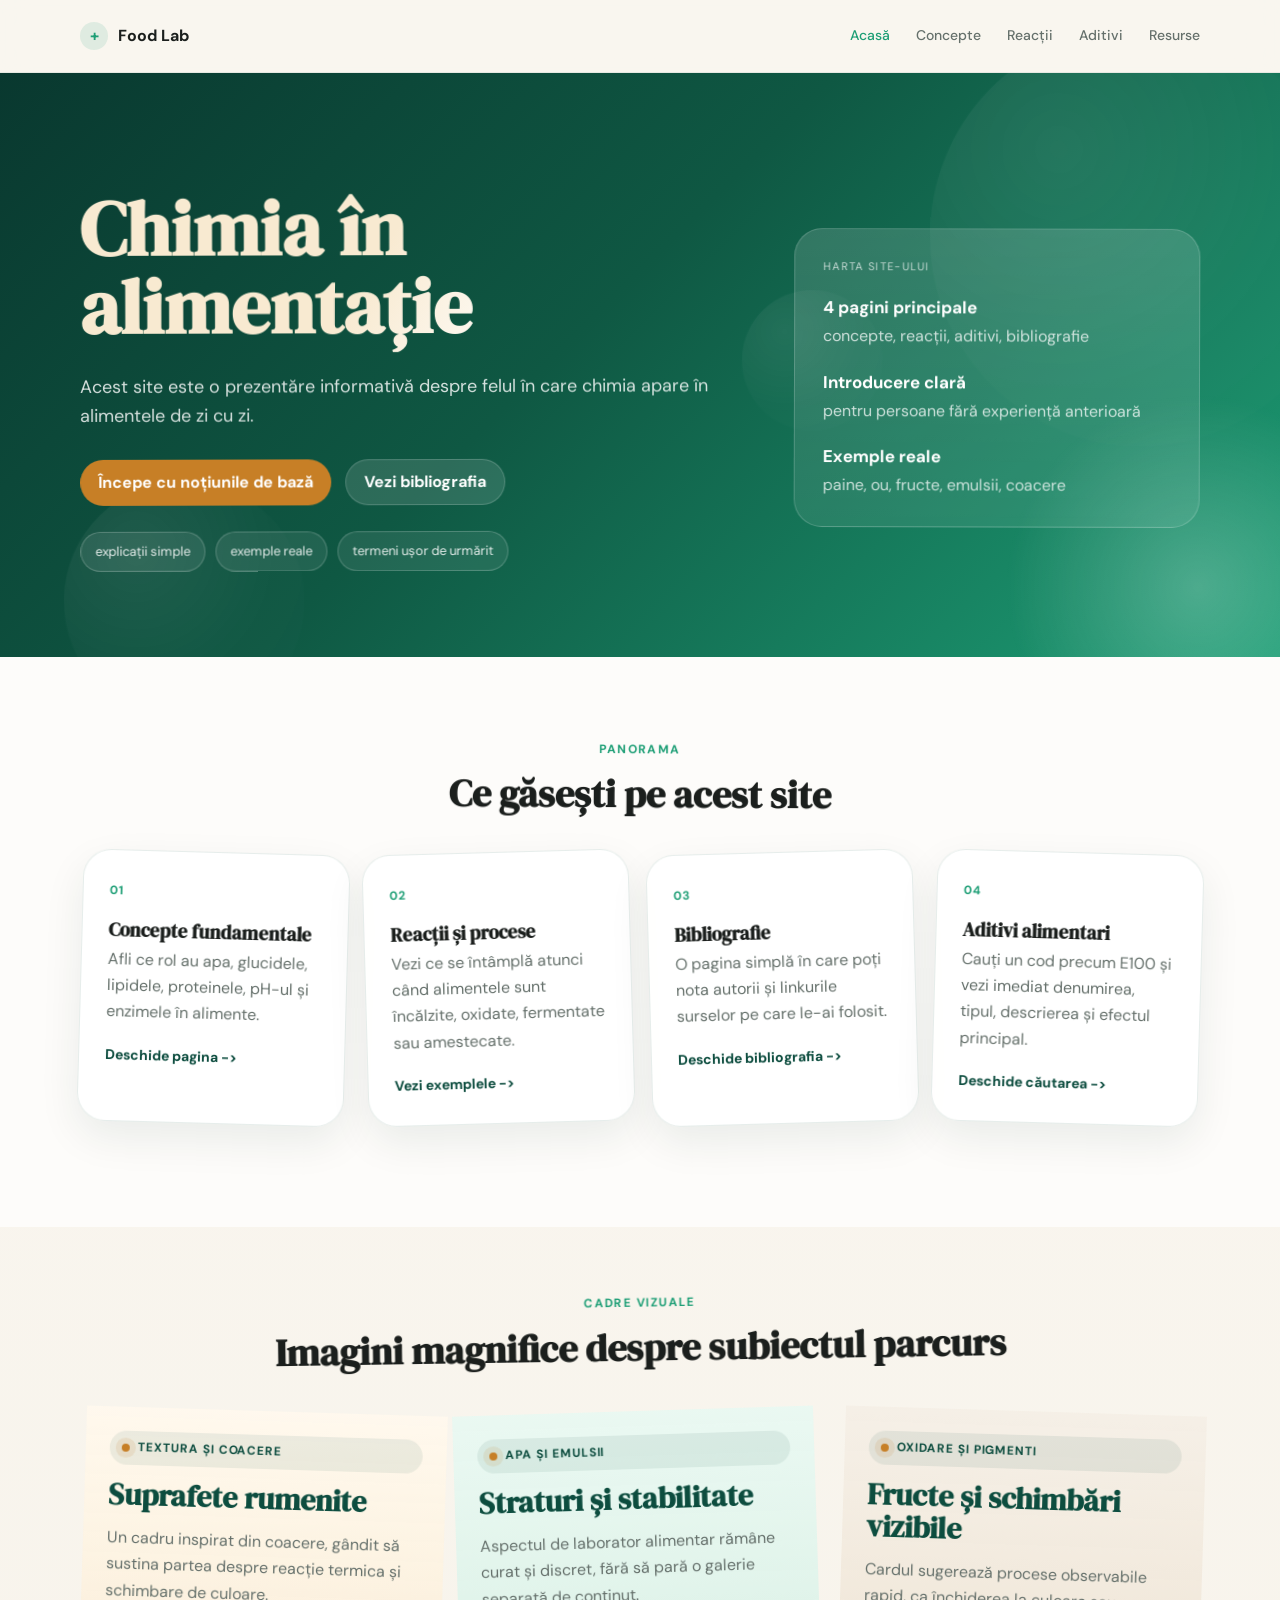
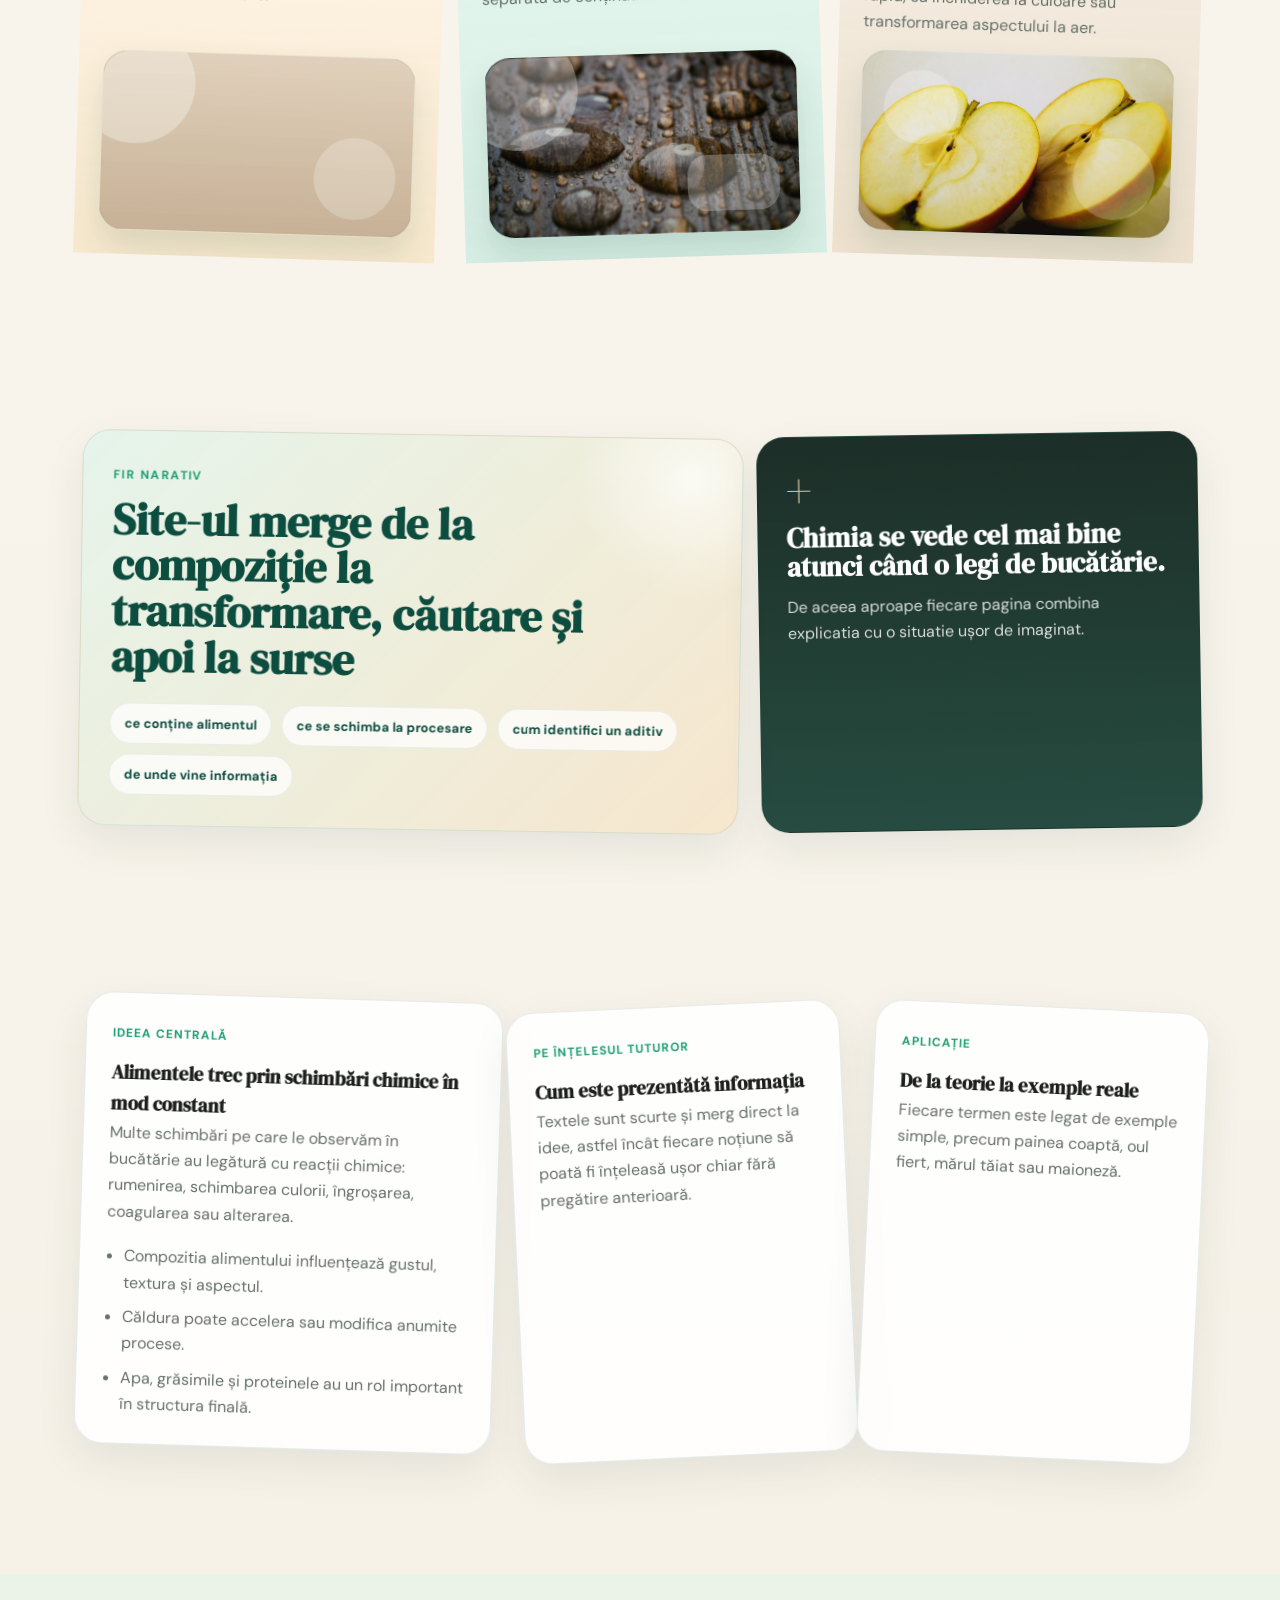
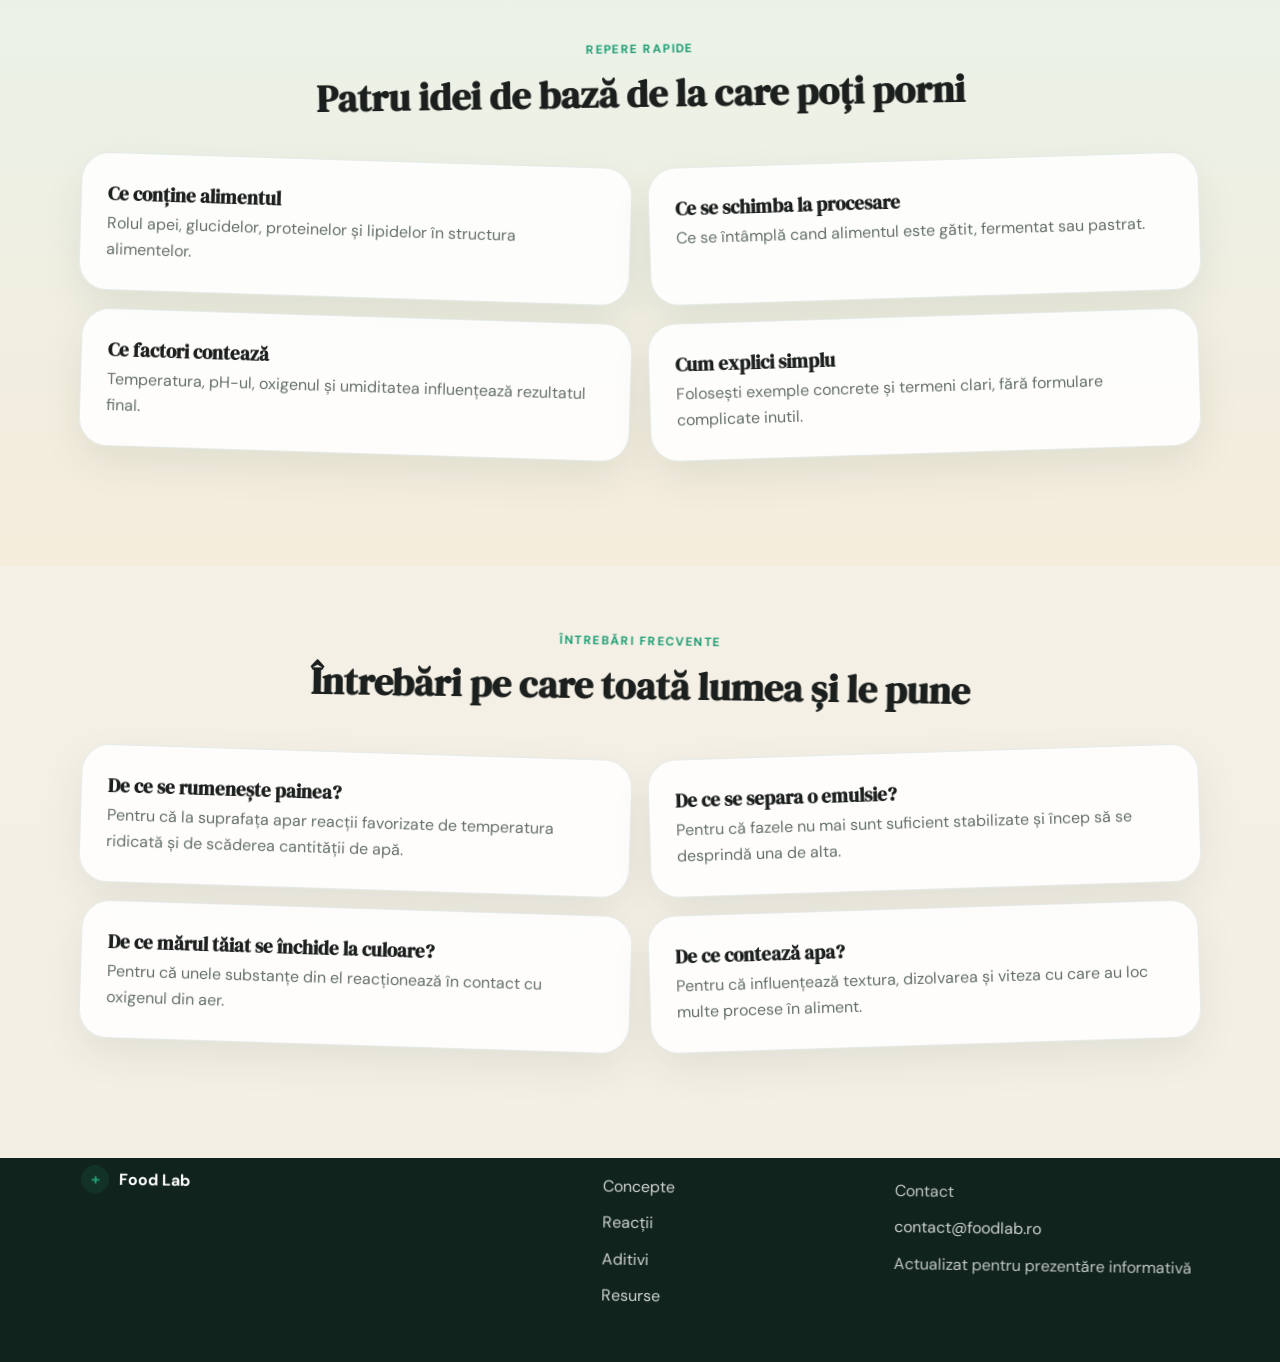
==== commit 28384e26: "Version 5" ====
--- a/index.html
+++ b/index.html
@@ -3,7 +3,7 @@
 <head>
   <meta charset="UTF-8" />
   <meta name="viewport" content="width=device-width, initial-scale=1.0" />
-  <title>Chimia in alimentatie | Food Lab</title>
+  <title>Chimia în alimentație | Food Lab</title>
   <link rel="stylesheet" href="style.css" />
   <link href="https://fonts.googleapis.com/css2?family=DM+Serif+Display:ital@0;1&family=DM+Sans:wght@300;400;500;700&display=swap" rel="stylesheet" />
 </head>
@@ -15,18 +15,18 @@
         <span>Food Lab</span>
       </a>
       <nav>
-        <a class="nav-link" data-page="home" href="index.html">Acasa</a>
+        <a class="nav-link" data-page="home" href="index.html">Acasă</a>
         <a class="nav-link" data-page="concepte" href="concepte.html">Concepte</a>
-        <a class="nav-link" data-page="reactii" href="reactii.html">Reactii</a>
+        <a class="nav-link" data-page="reactii" href="reactii.html">Reacții</a>
         <a class="nav-link" data-page="aditivi" href="aditivi.html">Aditivi</a>
         <a class="nav-link" data-page="resurse" href="resurse.html">Resurse</a>
       </nav>
       <button class="menu-btn" id="menuBtn" aria-label="Deschide meniul">Menu</button>
     </div>
     <div class="mobile-menu" id="mobileMenu">
-      <a class="nav-link" data-page="home" href="index.html">Acasa</a>
+      <a class="nav-link" data-page="home" href="index.html">Acasă</a>
       <a class="nav-link" data-page="concepte" href="concepte.html">Concepte</a>
-      <a class="nav-link" data-page="reactii" href="reactii.html">Reactii</a>
+      <a class="nav-link" data-page="reactii" href="reactii.html">Reacții</a>
       <a class="nav-link" data-page="aditivi" href="aditivi.html">Aditivi</a>
       <a class="nav-link" data-page="resurse" href="resurse.html">Resurse</a>
     </div>
@@ -55,29 +55,30 @@
               data-pause-on-hover="false"
               data-disabled="false"
             >
-              Chimia in alimentatie
+              Chimia în alimentație
             </span>
           </h1>
-          <p class="hero-lead">Acest site este o prezentare informativa despre felul in care chimia apare in alimentele de zi cu zi. Continutul este scris simplu, pentru cineva care vede aceste notiuni pentru prima data.</p>
+          <p class="hero-lead">Acest site este o prezentăre informativă despre felul
+            în care chimia apare în alimentele de zi cu zi.</p>
           <div class="hero-actions">
-            <a class="button button-primary" href="concepte.html">Incepe cu notiunile de baza</a>
+            <a class="button button-primary" href="concepte.html">Începe cu noțiunile de bază</a>
             <a class="button button-secondary" href="resurse.html">Vezi bibliografia</a>
           </div>
           <div class="hero-tags">
-            <span>explicatii simple</span>
+            <span>explicații simple</span>
             <span>exemple reale</span>
-            <span>termeni usor de urmarit</span>
+            <span>termeni ușor de urmărit</span>
           </div>
         </div>
         <aside class="hero-panel" data-parallax data-parallax-speed="0.06" data-rotate-speed="0.002">
           <div class="panel-kicker">Harta site-ului</div>
           <div class="panel-item">
             <strong>4 pagini principale</strong>
-            <span>concepte, reactii, aditivi, bibliografie</span>
+            <span>concepte, reacții, aditivi, bibliografie</span>
           </div>
           <div class="panel-item">
-            <strong>Introducere clara</strong>
-            <span>pentru persoane fara experienta anterioara</span>
+            <strong>Introducere clară</strong>
+            <span>pentru persoane fără experiență anterioară</span>
           </div>
           <div class="panel-item">
             <strong>Exemple reale</strong>
@@ -91,33 +92,32 @@
       <div class="container">
         <div class="section-header" data-parallax data-parallax-speed="0.03" data-rotate-speed="-0.001">
           <span class="section-tag">Panorama</span>
-          <h2>Ce gasesti pe acest site</h2>
-          <p>Parcurgerea este simpla: mai intai intelegi termenii de baza, apoi vezi reactiile importante, cauti rapid aditivii alimentari si la final ai o pagina separata pentru sursele folosite.</p>
+          <h2>Ce găsești pe acest site</h2>
         </div>
         <div class="link-grid link-grid-four">
           <a class="link-card" href="concepte.html" data-parallax data-parallax-speed="0.03" data-rotate-speed="-0.003">
             <div class="card-index">01</div>
             <h3>Concepte fundamentale</h3>
-            <p>Afli ce rol au apa, glucidele, lipidele, proteinele, pH-ul si enzimele in alimente.</p>
+            <p>Afli ce rol au apa, glucidele, lipidele, proteinele, pH-ul și enzimele în alimente.</p>
             <span class="card-link">Deschide pagina -></span>
           </a>
           <a class="link-card" href="reactii.html" data-parallax data-parallax-speed="0.03" data-rotate-speed="0.003">
             <div class="card-index">02</div>
-            <h3>Reactii si procese</h3>
-            <p>Vezi ce se intampla atunci cand alimentele sunt incalzite, oxidate, fermentate sau amestecate.</p>
+            <h3>Reacții și procese</h3>
+            <p>Vezi ce se întâmplă atunci când alimentele sunt încălzite, oxidate, fermentate sau amestecate.</p>
             <span class="card-link">Vezi exemplele -></span>
           </a>
           <a class="link-card" href="resurse.html" data-parallax data-parallax-speed="0.03" data-rotate-speed="0.003">
             <div class="card-index">03</div>
             <h3>Bibliografie</h3>
-            <p>O pagina simpla in care poti nota autorii si linkurile surselor pe care le-ai folosit.</p>
+            <p>O pagina simplă în care poți nota autorii și linkurile surselor pe care le-ai folosit.</p>
             <span class="card-link">Deschide bibliografia -></span>
           </a>
           <a class="link-card" href="aditivi.html" data-parallax data-parallax-speed="0.03" data-rotate-speed="-0.003">
             <div class="card-index">04</div>
             <h3>Aditivi alimentari</h3>
-            <p>Cauti un cod precum E100 si vezi imediat denumirea, tipul, descrierea si efectul principal.</p>
-            <span class="card-link">Deschide cautarea -></span>
+            <p>Cauți un cod precum E100 și vezi imediat denumirea, tipul, descrierea și efectul principal.</p>
+            <span class="card-link">Deschide căutarea -></span>
           </a>
         </div>
       </div>
@@ -127,72 +127,46 @@
       <div class="container">
         <div class="section-header" data-parallax data-parallax-speed="0.03" data-rotate-speed="0.001">
           <span class="section-tag">Cadre vizuale</span>
-          <h2>Imagini integrate in stilul site-ului</h2>
-          <p>Am adaugat casute vizuale care sugereaza procesele discutate, fara sa incarce pagina sau sa rupa directia grafica deja construita.</p>
+          <h2>Imagini magnifice despre subiectul parcurs</h2>
         </div>
         <div class="visual-gallery">
           <article class="visual-card visual-card-bread" data-parallax data-parallax-speed="0.03" data-rotate-speed="-0.002">
-            <span class="visual-kicker">Textura si coacere</span>
+            <span class="visual-kicker">Textura și coacere</span>
             <h3>Suprafete rumenite</h3>
-            <p>Un cadru inspirat din coacere, gandit sa sustina partea despre reactie termica si schimbare de culoare.</p>
+            <p>Un cadru inspirat din coacere, gândit să sustina partea despre reacție termica și schimbare de culoare.</p>
             <div class="visual-art" aria-hidden="true"></div>
           </article>
           <article class="visual-card visual-card-liquid" data-parallax data-parallax-speed="0.03" data-rotate-speed="0.002">
-            <span class="visual-kicker">Apa si emulsii</span>
-            <h3>Straturi si stabilitate</h3>
-            <p>Aspectul de laborator alimentar ramane curat si discret, fara sa para o galerie separata de continut.</p>
+            <span class="visual-kicker">Apa și emulsii</span>
+            <h3>Straturi și stabilitate</h3>
+            <p>Aspectul de laborator alimentar rămâne curat și discret, fără să pară o galerie separată de conținut.</p>
             <div class="visual-art" aria-hidden="true"></div>
           </article>
           <article class="visual-card visual-card-fruit" data-parallax data-parallax-speed="0.03" data-rotate-speed="-0.002">
-            <span class="visual-kicker">Oxidare si pigmenti</span>
-            <h3>Fructe si schimbari vizibile</h3>
-            <p>Cardul sugereaza procese observabile rapid, ca inchiderea la culoare sau transformarea aspectului la aer.</p>
+            <span class="visual-kicker">Oxidare și pigmenti</span>
+            <h3>Fructe și schimbări vizibile</h3>
+            <p>Cardul sugerează procese observabile rapid, ca închiderea la culoare sau transformarea aspectului la aer.</p>
             <div class="visual-art" aria-hidden="true"></div>
           </article>
         </div>
       </div>
     </section>
-
-    <section class="section">
-      <div class="container">
-        <div class="stat-band">
-          <article class="stat-chip" data-parallax data-parallax-speed="0.025" data-rotate-speed="-0.001">
-            <strong>4</strong>
-            <span>Pagini principale</span>
-            <p>Structura ramane simpla si usor de urmarit chiar de la prima vizita.</p>
-          </article>
-          <article class="stat-chip" data-parallax data-parallax-speed="0.025" data-rotate-speed="0.001">
-            <strong>12+</strong>
-            <span>Exemple concrete</span>
-            <p>Textele sunt ancorate in paine, ou, mar, emulsii si alte situatii recognoscibile.</p>
-          </article>
-          <article class="stat-chip" data-parallax data-parallax-speed="0.025" data-rotate-speed="-0.001">
-            <strong>100%</strong>
-            <span>Limbaj clar</span>
-            <p>Fara formule grele sau jargon inutil, accentul ramane pe intelegere rapida.</p>
-          </article>
-        </div>
-      </div>
-    </section>
-
     <section class="section">
       <div class="container highlight-grid">
         <article class="highlight-strip" data-parallax data-parallax-speed="0.03" data-rotate-speed="-0.001">
           <span class="section-tag">Fir narativ</span>
-          <h3>Site-ul merge de la compozitie la transformare, cautare si apoi la surse</h3>
-          <p>Am pus o sectiune de tranzitie care face pagina mai vie si leaga logic cele patru directii principale ale proiectului.</p>
+          <h3>Site-ul merge de la compoziție la transformare, căutare și apoi la surse</h3>
           <div class="highlight-points">
-            <span>ce contine alimentul</span>
+            <span>ce conține alimentul</span>
             <span>ce se schimba la procesare</span>
             <span>cum identifici un aditiv</span>
-            <span>de unde vine informatia</span>
+            <span>de unde vine informația</span>
           </div>
         </article>
         <aside class="quote-panel" data-parallax data-parallax-speed="0.03" data-rotate-speed="0.001">
           <span class="quote-mark">+</span>
-          <h3>Chimia se vede cel mai bine atunci cand o legi de bucatarie.</h3>
-          <p>De aceea aproape fiecare pagina combina explicatia cu o situatie usor de imaginat.</p>
-          <span class="quote-note">Food Lab / nota vizuala</span>
+          <h3>Chimia se vede cel mai bine atunci când o legi de bucătărie.</h3>
+          <p>De aceea aproape fiecare pagina combina explicatia cu o situatie ușor de imaginat.</p>
         </aside>
       </div>
     </section>
@@ -201,24 +175,24 @@
       <div class="container">
         <div class="content-grid">
           <article class="feature-card feature-card-wide" data-parallax data-parallax-speed="0.04" data-rotate-speed="-0.002">
-            <span class="eyebrow">Ideea centrala</span>
-            <h3>Alimentele trec prin schimbari chimice in mod constant</h3>
-            <p>Multe schimbari pe care le observam in bucatarie au legatura cu reactii chimice: rumenirea, schimbarea culorii, ingrosarea, coagularea sau alterarea.</p>
+            <span class="eyebrow">Ideea centrală</span>
+            <h3>Alimentele trec prin schimbări chimice în mod constant</h3>
+            <p>Multe schimbări pe care le observăm în bucătărie au legătură cu reacții chimice: rumenirea, schimbarea culorii, îngroșarea, coagularea sau alterarea.</p>
             <ul class="bullet-list">
-              <li>Compozitia alimentului influenteaza gustul, textura si aspectul.</li>
-              <li>Caldura poate accelera sau modifica anumite procese.</li>
-              <li>Apa, grasimile si proteinele au un rol important in structura finala.</li>
+              <li>Compozitia alimentului influențează gustul, textura și aspectul.</li>
+              <li>Căldura poate accelera sau modifica anumite procese.</li>
+              <li>Apa, grăsimile și proteinele au un rol important în structura finală.</li>
             </ul>
           </article>
           <article class="feature-card" data-parallax data-parallax-speed="0.03" data-rotate-speed="0.003">
-            <span class="eyebrow">Pe intelesul tuturor</span>
-            <h3>Cum este prezentata informatia</h3>
-            <p>Textele sunt scurte si merg direct la idee, astfel incat fiecare notiune sa poata fi inteleasa usor chiar fara pregatire anterioara.</p>
+            <span class="eyebrow">Pe înțelesul tuturor</span>
+            <h3>Cum este prezentătă informația</h3>
+            <p>Textele sunt scurte și merg direct la idee, astfel încât fiecare noțiune să poată fi înțeleasă ușor chiar fără pregătire anterioară.</p>
           </article>
           <article class="feature-card" data-parallax data-parallax-speed="0.03" data-rotate-speed="-0.003">
-            <span class="eyebrow">Aplicatie</span>
+            <span class="eyebrow">Aplicație</span>
             <h3>De la teorie la exemple reale</h3>
-            <p>Fiecare termen este legat de exemple simple, precum painea coapta, oul fiert, marul taiat sau maioneza.</p>
+            <p>Fiecare termen este legat de exemple simple, precum painea coaptă, oul fiert, mărul tăiat sau maioneză.</p>
           </article>
         </div>
       </div>
@@ -228,24 +202,24 @@
       <div class="container">
         <div class="section-header" data-parallax data-parallax-speed="0.03" data-rotate-speed="0.001">
           <span class="section-tag">Repere rapide</span>
-          <h2>Patru idei de baza de la care poti porni</h2>
+          <h2>Patru idei de bază de la care poți porni</h2>
         </div>
         <div class="info-grid">
           <article class="info-card" data-parallax data-parallax-speed="0.028" data-rotate-speed="-0.002">
-            <h3>Ce contine alimentul</h3>
-            <p>Rolul apei, glucidelor, proteinelor si lipidelor in structura alimentelor.</p>
+            <h3>Ce conține alimentul</h3>
+            <p>Rolul apei, glucidelor, proteinelor și lipidelor în structura alimentelor.</p>
           </article>
           <article class="info-card" data-parallax data-parallax-speed="0.028" data-rotate-speed="0.002">
             <h3>Ce se schimba la procesare</h3>
-            <p>Ce se intampla cand alimentul este gatit, fermentat sau pastrat.</p>
+            <p>Ce se întâmplă cand alimentul este gătit, fermentat sau pastrat.</p>
           </article>
           <article class="info-card" data-parallax data-parallax-speed="0.028" data-rotate-speed="-0.002">
-            <h3>Ce factori conteaza</h3>
-            <p>Temperatura, pH-ul, oxigenul si umiditatea influenteaza rezultatul final.</p>
+            <h3>Ce factori contează</h3>
+            <p>Temperatura, pH-ul, oxigenul și umiditatea influențează rezultatul final.</p>
           </article>
           <article class="info-card" data-parallax data-parallax-speed="0.028" data-rotate-speed="0.002">
             <h3>Cum explici simplu</h3>
-            <p>Folosesti exemple concrete si termeni clari, fara formulare complicate inutil.</p>
+            <p>Folosești exemple concrete și termeni clari, fără formulare complicate inutil.</p>
           </article>
         </div>
       </div>
@@ -254,25 +228,25 @@
     <section class="section">
       <div class="container">
         <div class="section-header" data-parallax data-parallax-speed="0.03" data-rotate-speed="-0.001">
-          <span class="section-tag">Intrebari frecvente</span>
-          <h2>Intrebari simple care ajuta la intelegere</h2>
+          <span class="section-tag">Întrebări frecvente</span>
+          <h2>Întrebări pe care toată lumea și le pune </h2>
         </div>
         <div class="qa-grid">
           <div class="qa-card" data-parallax data-parallax-speed="0.028" data-rotate-speed="-0.002">
-            <h3>De ce se rumeneste painea?</h3>
-            <p>Pentru ca la suprafata apar reactii favorizate de temperatura ridicata si de scaderea cantitatii de apa.</p>
+            <h3>De ce se rumenește painea?</h3>
+            <p>Pentru că la suprafața apar reacții favorizate de temperatura ridicată și de scăderea cantității de apă.</p>
           </div>
           <div class="qa-card" data-parallax data-parallax-speed="0.028" data-rotate-speed="0.002">
             <h3>De ce se separa o emulsie?</h3>
-            <p>Pentru ca fazele nu mai sunt suficient stabilizate si incep sa se desprinda una de alta.</p>
+            <p>Pentru că fazele nu mai sunt suficient stabilizate și încep să se desprindă una de alta.</p>
           </div>
           <div class="qa-card" data-parallax data-parallax-speed="0.028" data-rotate-speed="-0.002">
-            <h3>De ce marul taiat se inchide la culoare?</h3>
-            <p>Pentru ca unele substante din el reactioneaza in contact cu oxigenul din aer.</p>
+            <h3>De ce mărul tăiat se închide la culoare?</h3>
+            <p>Pentru că unele substanțe din el reacționează în contact cu oxigenul din aer.</p>
           </div>
           <div class="qa-card" data-parallax data-parallax-speed="0.028" data-rotate-speed="0.002">
-            <h3>De ce conteaza apa?</h3>
-            <p>Pentru ca influenteaza textura, dizolvarea si viteza cu care au loc multe procese in aliment.</p>
+            <h3>De ce contează apa?</h3>
+            <p>Pentru că influențează textura, dizolvarea și viteza cu care au loc multe procese în aliment.</p>
           </div>
         </div>
       </div>
@@ -283,18 +257,17 @@
     <div class="container footer-grid" data-parallax data-parallax-speed="0.02" data-rotate-speed="-0.001">
       <div>
         <a class="logo" href="index.html"><span class="logo-icon">+</span> Food Lab</a>
-        <p class="footer-text">Site informativ despre chimia alimentatiei, gandit pentru explicatii clare si exemple usor de inteles.</p>
       </div>
       <div class="footer-links">
         <a href="concepte.html">Concepte</a>
-        <a href="reactii.html">Reactii</a>
+        <a href="reactii.html">Reacții</a>
         <a href="aditivi.html">Aditivi</a>
         <a href="resurse.html">Resurse</a>
       </div>
       <div class="footer-meta">
         <span>Contact</span>
         <a href="mailto:contact@foodlab.ro">contact@foodlab.ro</a>
-        <span>Actualizat pentru prezentare informativa</span>
+        <span>Actualizat pentru prezentăre informativă</span>
       </div>
     </div>
   </footer>
--- a/style.css
+++ b/style.css
@@ -461,6 +461,9 @@
   display: flex;
   flex-direction: column;
   gap: 16px;
+  background-position: center;
+  background-repeat: no-repeat;
+  background-size: cover;
 }
 
 .page-side-note strong {
@@ -572,6 +575,42 @@
   background: rgba(223, 244, 234, 0.9);
 }
 
+.page-hero-visual.visual-card-bread {
+  background-image:
+    linear-gradient(135deg, rgba(255, 248, 237, 0.96) 0%, rgba(255, 244, 230, 0.84) 46%, rgba(255, 248, 237, 0.12) 100%),
+    url("assets/images/bread-crust.jpg");
+}
+
+.page-hero-visual.visual-card-liquid {
+  background-image:
+    linear-gradient(135deg, rgba(240, 249, 244, 0.96) 0%, rgba(232, 243, 238, 0.84) 46%, rgba(240, 249, 244, 0.12) 100%),
+    url("assets/images/oil-water.jpg");
+}
+
+.page-hero-visual.visual-card-water {
+  background-image:
+    linear-gradient(135deg, rgba(241, 249, 250, 0.96) 0%, rgba(231, 243, 245, 0.84) 46%, rgba(241, 249, 250, 0.16) 100%),
+    url("assets/images/water-bubbles.jpg");
+}
+
+.page-hero-visual.visual-card-fruit {
+  background-image:
+    linear-gradient(135deg, rgba(252, 249, 242, 0.96) 0%, rgba(248, 242, 230, 0.84) 46%, rgba(252, 249, 242, 0.12) 100%),
+    url("assets/images/sliced-apple.jpg");
+}
+
+.page-hero-visual.visual-card-books {
+  background-image:
+    linear-gradient(135deg, rgba(251, 245, 235, 0.96) 0%, rgba(243, 233, 216, 0.88) 46%, rgba(251, 245, 235, 0.18) 100%),
+    url("assets/images/books-shelf.jpg");
+}
+
+.page-hero-visual.visual-card-lab {
+  background-image:
+    linear-gradient(135deg, rgba(244, 249, 245, 0.96) 0%, rgba(232, 241, 235, 0.88) 46%, rgba(244, 249, 245, 0.14) 100%),
+    url("assets/images/female-lab.jpg");
+}
+
 .visual-gallery {
   display: grid;
   grid-template-columns: repeat(3, minmax(0, 1fr));
@@ -633,20 +672,29 @@
 }
 
 .visual-card-bread .visual-art {
-  background:
-    radial-gradient(circle at 32% 30%, rgba(104, 58, 21, 0.72) 0%, rgba(104, 58, 21, 0) 28%),
-    radial-gradient(circle at 68% 38%, rgba(104, 58, 21, 0.62) 0%, rgba(104, 58, 21, 0) 24%),
-    linear-gradient(180deg, #f4cc8d 0%, #d68a3b 100%);
+  background-image:
+    linear-gradient(180deg, rgba(84, 48, 20, 0.16) 0%, rgba(84, 48, 20, 0.3) 100%),
+    url("assets/images/bread-crust.jpg");
+  background-position: center;
+  background-repeat: no-repeat;
+  background-size: cover;
 }
 
 .visual-card-liquid {
   background: linear-gradient(180deg, rgba(233, 248, 241, 0.96) 0%, rgba(208, 236, 225, 0.9) 100%);
 }
 
+.visual-card-water {
+  background: linear-gradient(180deg, rgba(238, 248, 250, 0.98) 0%, rgba(214, 232, 237, 0.92) 100%);
+}
+
 .visual-card-liquid .visual-art {
-  background:
-    radial-gradient(circle at 22% 24%, rgba(255, 255, 255, 0.65) 0%, rgba(255, 255, 255, 0) 24%),
-    linear-gradient(180deg, rgba(255, 255, 255, 0.45) 0 34%, rgba(68, 170, 136, 0.9) 34% 100%);
+  background-image:
+    linear-gradient(180deg, rgba(12, 37, 31, 0.1) 0%, rgba(12, 37, 31, 0.28) 100%),
+    url("assets/images/oil-water.jpg");
+  background-position: center;
+  background-repeat: no-repeat;
+  background-size: cover;
 }
 
 .visual-card-liquid .visual-art::after {
@@ -658,15 +706,30 @@
   background: rgba(255, 255, 255, 0.26);
 }
 
+.visual-card-water .visual-art {
+  background-image:
+    linear-gradient(180deg, rgba(17, 49, 63, 0.08) 0%, rgba(17, 49, 63, 0.24) 100%),
+    url("assets/images/water-bubbles.jpg");
+  background-position: center;
+  background-repeat: no-repeat;
+  background-size: cover;
+}
+
 .visual-card-fruit {
   background: linear-gradient(180deg, rgba(245, 239, 230, 0.98) 0%, rgba(236, 223, 203, 0.92) 100%);
 }
 
+.visual-card-egg {
+  background: linear-gradient(180deg, rgba(252, 247, 238, 0.98) 0%, rgba(241, 231, 214, 0.92) 100%);
+}
+
 .visual-card-fruit .visual-art {
-  background:
-    radial-gradient(circle at 42% 44%, rgba(255, 244, 204, 0.9) 0%, rgba(255, 226, 164, 0.92) 22%, rgba(195, 120, 39, 0.96) 24%, rgba(195, 120, 39, 0) 38%),
-    radial-gradient(circle at 65% 60%, rgba(136, 74, 26, 0.84) 0%, rgba(136, 74, 26, 0) 22%),
-    linear-gradient(180deg, #f2d59b 0%, #ca8340 100%);
+  background-image:
+    linear-gradient(180deg, rgba(76, 55, 18, 0.1) 0%, rgba(76, 55, 18, 0.24) 100%),
+    url("assets/images/sliced-apple.jpg");
+  background-position: center;
+  background-repeat: no-repeat;
+  background-size: cover;
 }
 
 .visual-card-fruit .visual-art::before {
@@ -675,6 +738,15 @@
   left: 22px;
   top: 18px;
   background: rgba(255, 255, 255, 0.24);
+}
+
+.visual-card-egg .visual-art {
+  background-image:
+    linear-gradient(180deg, rgba(89, 57, 21, 0.08) 0%, rgba(89, 57, 21, 0.22) 100%),
+    url("assets/images/egg-food.jpg");
+  background-position: center;
+  background-repeat: no-repeat;
+  background-size: cover;
 }
 
 .stat-band,
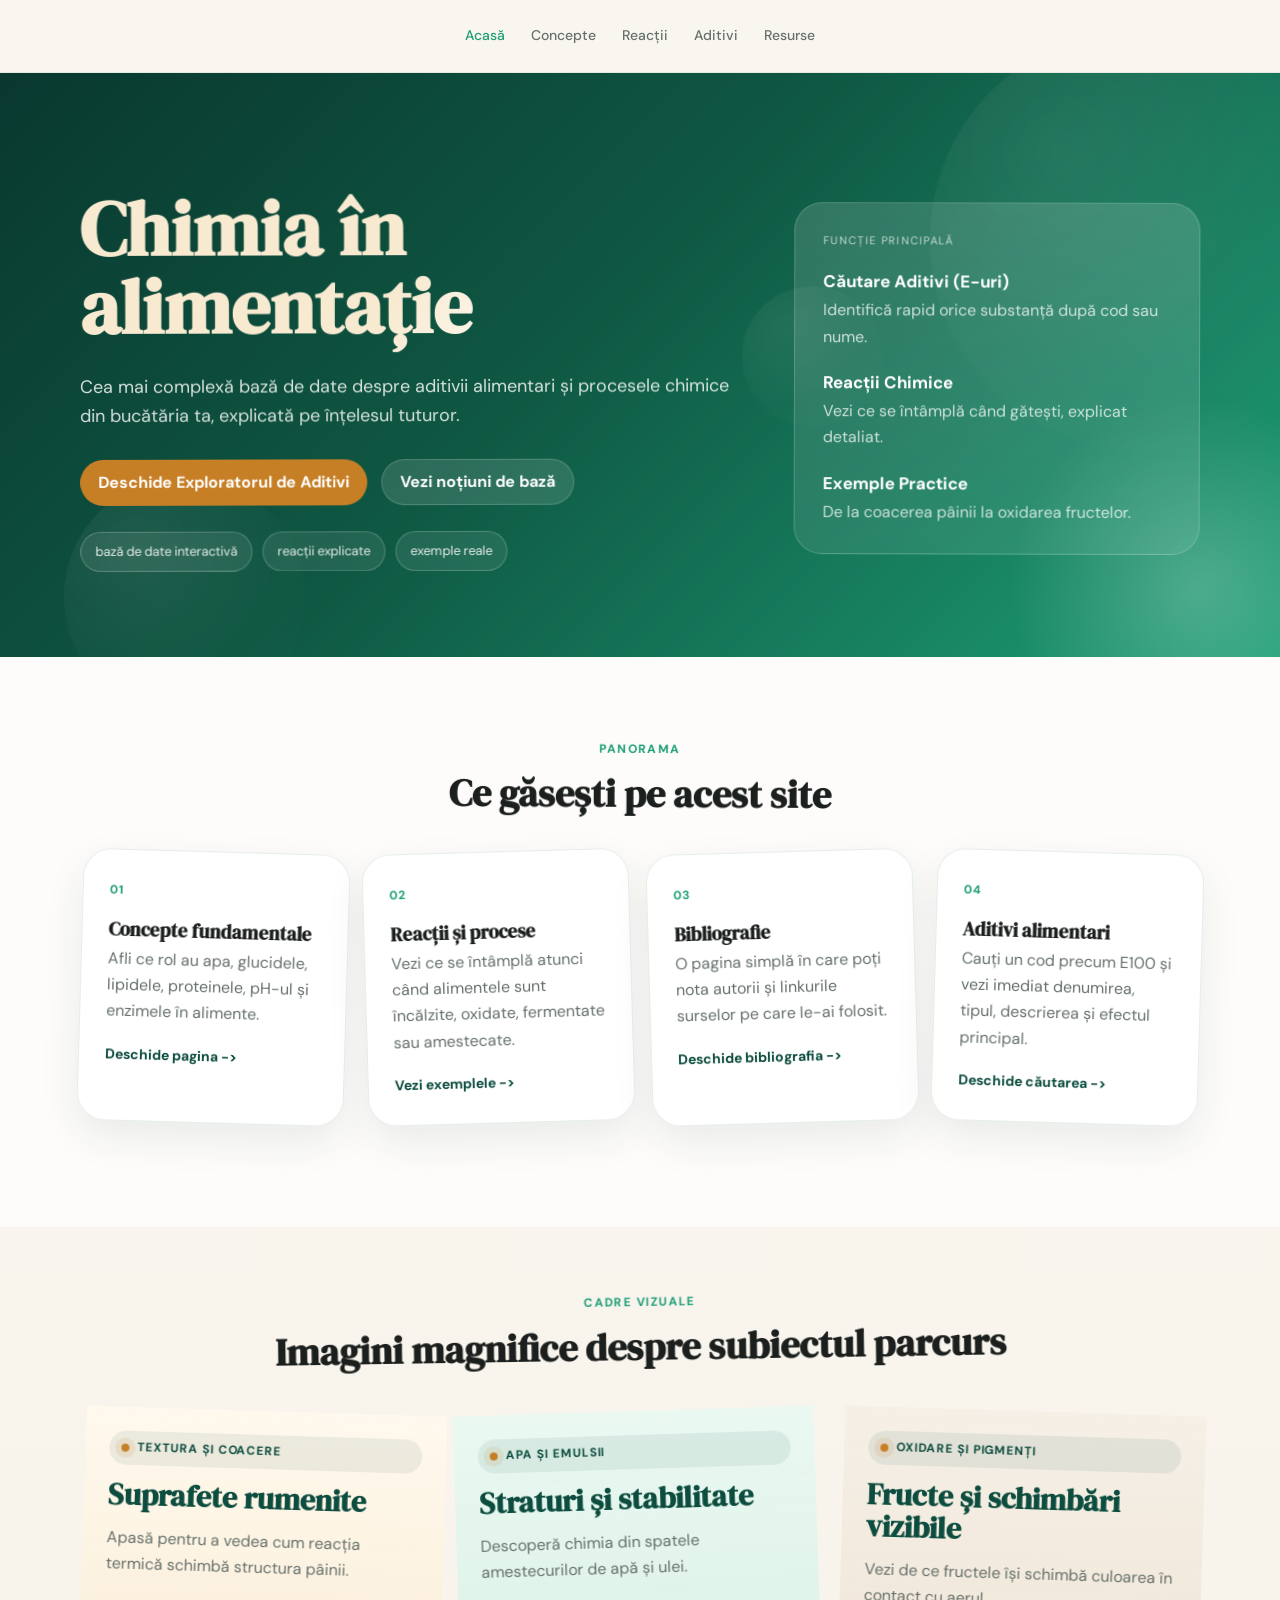
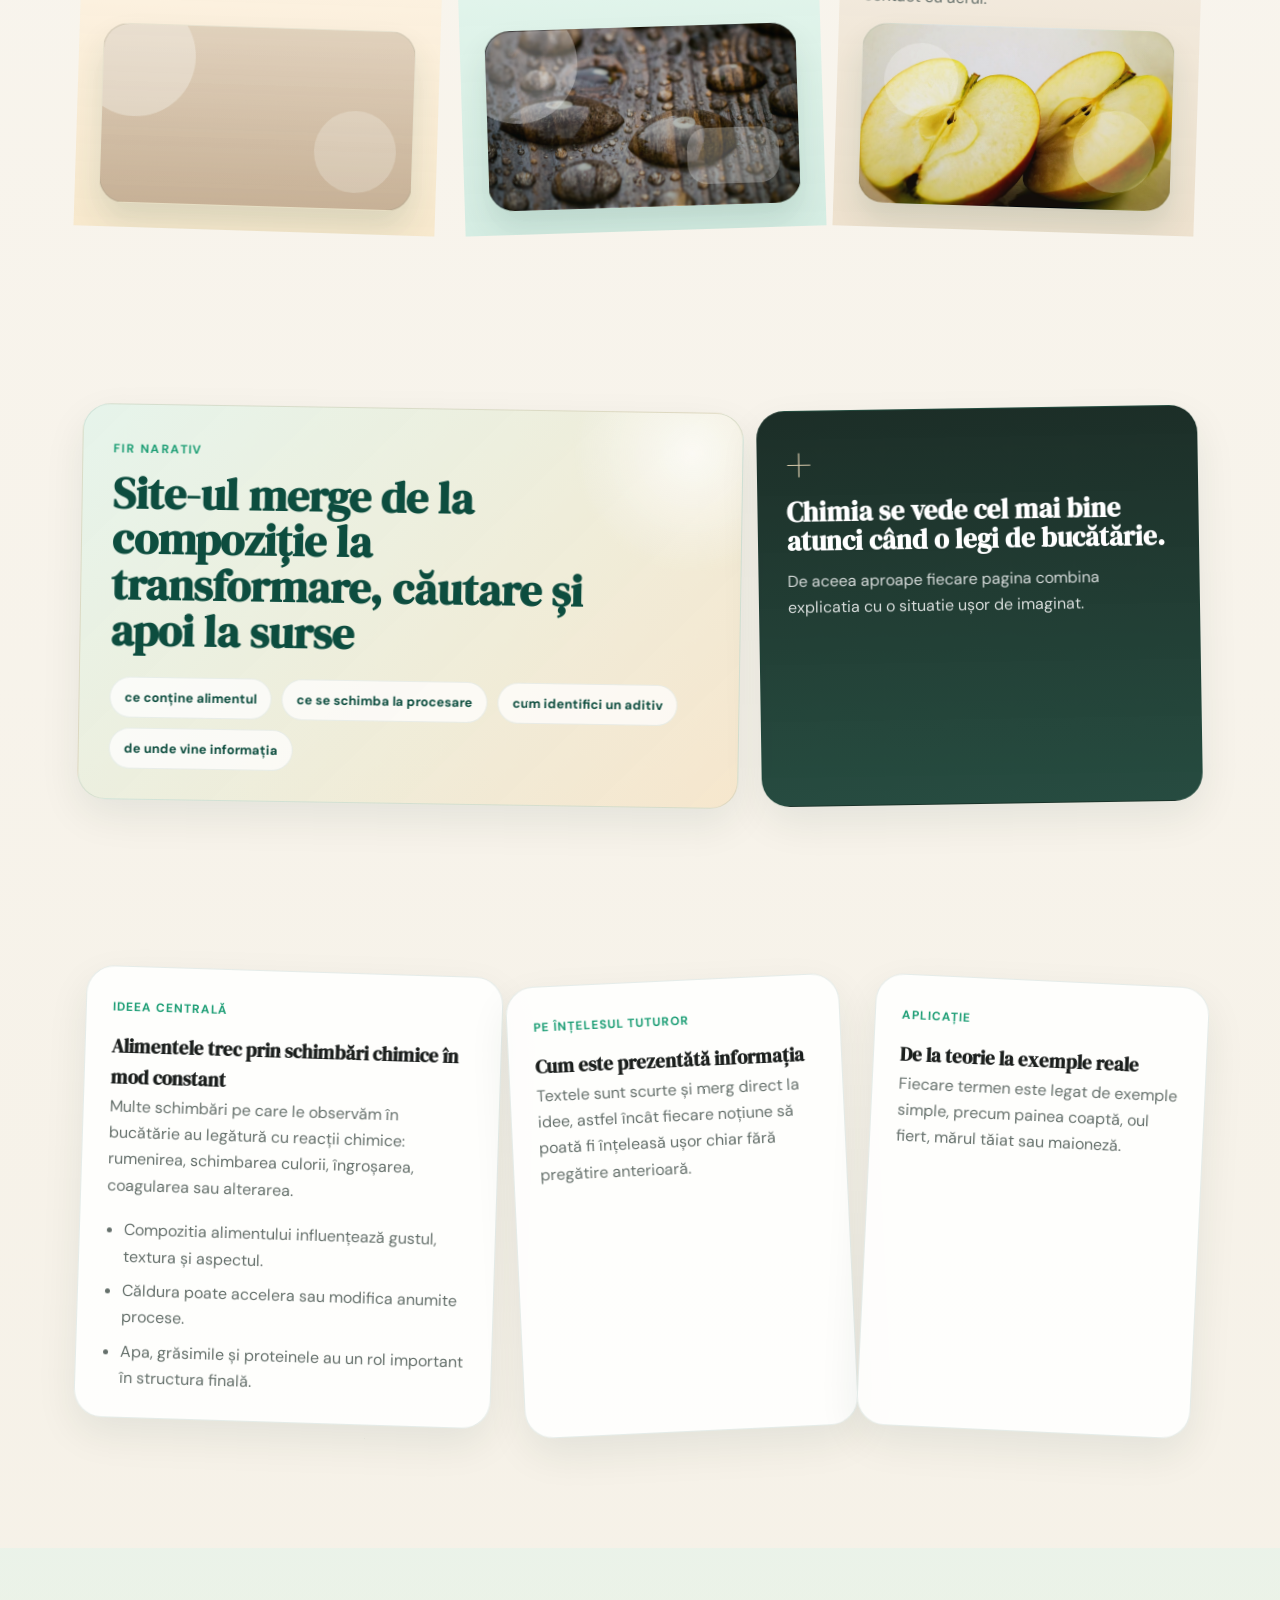
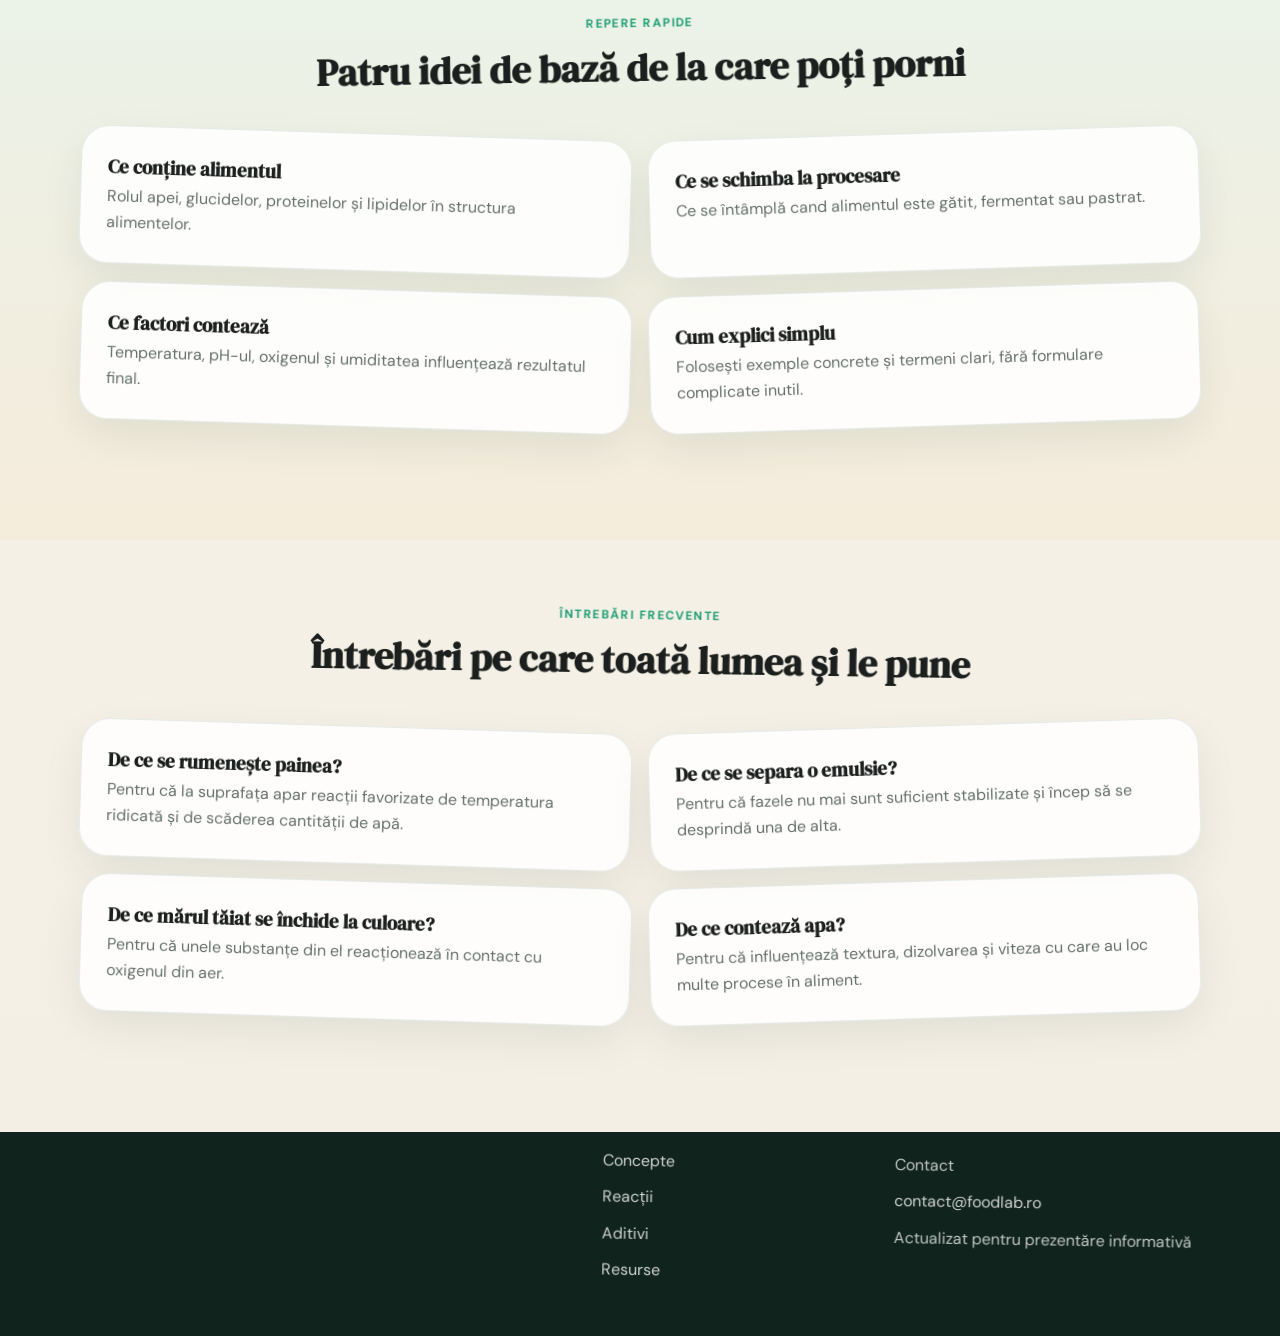
==== commit 71f3dbdd: "Version 6" ====
--- a/index.html
+++ b/index.html
@@ -3,17 +3,13 @@
 <head>
   <meta charset="UTF-8" />
   <meta name="viewport" content="width=device-width, initial-scale=1.0" />
-  <title>Chimia în alimentație | Food Lab</title>
+  <title>Chimia în alimentație</title>
   <link rel="stylesheet" href="style.css" />
   <link href="https://fonts.googleapis.com/css2?family=DM+Serif+Display:ital@0;1&family=DM+Sans:wght@300;400;500;700&display=swap" rel="stylesheet" />
 </head>
 <body data-page="home">
   <header class="navbar">
     <div class="nav-inner">
-      <a class="logo" href="index.html">
-        <span class="logo-icon">+</span>
-        <span>Food Lab</span>
-      </a>
       <nav>
         <a class="nav-link" data-page="home" href="index.html">Acasă</a>
         <a class="nav-link" data-page="concepte" href="concepte.html">Concepte</a>
@@ -58,31 +54,30 @@
               Chimia în alimentație
             </span>
           </h1>
-          <p class="hero-lead">Acest site este o prezentăre informativă despre felul
-            în care chimia apare în alimentele de zi cu zi.</p>
+          <p class="hero-lead">Cea mai complexă bază de date despre aditivii alimentari și procesele chimice din bucătăria ta, explicată pe înțelesul tuturor.</p>
           <div class="hero-actions">
-            <a class="button button-primary" href="concepte.html">Începe cu noțiunile de bază</a>
-            <a class="button button-secondary" href="resurse.html">Vezi bibliografia</a>
+            <a class="button button-primary" href="aditivi.html">Deschide Exploratorul de Aditivi</a>
+            <a class="button button-secondary" href="concepte.html">Vezi noțiuni de bază</a>
           </div>
           <div class="hero-tags">
-            <span>explicații simple</span>
+            <span>bază de date interactivă</span>
+            <span>reacții explicate</span>
             <span>exemple reale</span>
-            <span>termeni ușor de urmărit</span>
           </div>
         </div>
         <aside class="hero-panel" data-parallax data-parallax-speed="0.06" data-rotate-speed="0.002">
-          <div class="panel-kicker">Harta site-ului</div>
+          <div class="panel-kicker">Funcție Principală</div>
           <div class="panel-item">
-            <strong>4 pagini principale</strong>
-            <span>concepte, reacții, aditivi, bibliografie</span>
+            <strong>Căutare Aditivi (E-uri)</strong>
+            <span>Identifică rapid orice substanță după cod sau nume.</span>
           </div>
           <div class="panel-item">
-            <strong>Introducere clară</strong>
-            <span>pentru persoane fără experiență anterioară</span>
+            <strong>Reacții Chimice</strong>
+            <span>Vezi ce se întâmplă când gătești, explicat detaliat.</span>
           </div>
           <div class="panel-item">
-            <strong>Exemple reale</strong>
-            <span>paine, ou, fructe, emulsii, coacere</span>
+            <strong>Exemple Practice</strong>
+            <span>De la coacerea pâinii la oxidarea fructelor.</span>
           </div>
         </aside>
       </div>
@@ -130,27 +125,37 @@
           <h2>Imagini magnifice despre subiectul parcurs</h2>
         </div>
         <div class="visual-gallery">
-          <article class="visual-card visual-card-bread" data-parallax data-parallax-speed="0.03" data-rotate-speed="-0.002">
+          <article class="visual-card visual-card-bread clickable-card" data-parallax data-parallax-speed="0.03" data-rotate-speed="-0.002" onclick="openVisualDetail('bread')">
             <span class="visual-kicker">Textura și coacere</span>
             <h3>Suprafete rumenite</h3>
-            <p>Un cadru inspirat din coacere, gândit să sustina partea despre reacție termica și schimbare de culoare.</p>
+            <p>Apasă pentru a vedea cum reacția termică schimbă structura pâinii.</p>
             <div class="visual-art" aria-hidden="true"></div>
           </article>
-          <article class="visual-card visual-card-liquid" data-parallax data-parallax-speed="0.03" data-rotate-speed="0.002">
+          <article class="visual-card visual-card-liquid clickable-card" data-parallax data-parallax-speed="0.03" data-rotate-speed="0.002" onclick="openVisualDetail('liquid')">
             <span class="visual-kicker">Apa și emulsii</span>
             <h3>Straturi și stabilitate</h3>
-            <p>Aspectul de laborator alimentar rămâne curat și discret, fără să pară o galerie separată de conținut.</p>
+            <p>Descoperă chimia din spatele amestecurilor de apă și ulei.</p>
             <div class="visual-art" aria-hidden="true"></div>
           </article>
-          <article class="visual-card visual-card-fruit" data-parallax data-parallax-speed="0.03" data-rotate-speed="-0.002">
-            <span class="visual-kicker">Oxidare și pigmenti</span>
+          <article class="visual-card visual-card-fruit clickable-card" data-parallax data-parallax-speed="0.03" data-rotate-speed="-0.002" onclick="openVisualDetail('fruit')">
+            <span class="visual-kicker">Oxidare și pigmenți</span>
             <h3>Fructe și schimbări vizibile</h3>
-            <p>Cardul sugerează procese observabile rapid, ca închiderea la culoare sau transformarea aspectului la aer.</p>
+            <p>Vezi de ce fructele își schimbă culoarea în contact cu aerul.</p>
             <div class="visual-art" aria-hidden="true"></div>
           </article>
         </div>
       </div>
     </section>
+
+    <!-- Overlay pentru detalii vizuale -->
+    <div id="detailOverlay" class="detail-overlay">
+      <div class="detail-content">
+        <button class="close-detail" onclick="closeDetail()">&times;</button>
+        <div id="detailBody">
+          <!-- Continutul se incarca din JS -->
+        </div>
+      </div>
+    </div>
     <section class="section">
       <div class="container highlight-grid">
         <article class="highlight-strip" data-parallax data-parallax-speed="0.03" data-rotate-speed="-0.001">
@@ -256,7 +261,6 @@
   <footer class="footer">
     <div class="container footer-grid" data-parallax data-parallax-speed="0.02" data-rotate-speed="-0.001">
       <div>
-        <a class="logo" href="index.html"><span class="logo-icon">+</span> Food Lab</a>
       </div>
       <div class="footer-links">
         <a href="concepte.html">Concepte</a>
@@ -272,6 +276,7 @@
     </div>
   </footer>
 
+  <script src="additives-data.js"></script>
   <script src="script.js"></script>
 </body>
 </html>
--- a/style.css
+++ b/style.css
@@ -133,7 +133,7 @@
   margin: 0 auto;
   display: flex;
   align-items: center;
-  justify-content: space-between;
+  justify-content: center;
 }
 
 .logo {
@@ -196,6 +196,287 @@
   display: flex;
 }
 
+.timeline-card {
+  cursor: pointer;
+  transition: transform 0.3s ease, background 0.3s ease;
+}
+
+.timeline-card:hover {
+  background: rgba(29, 158, 117, 0.04);
+  transform: translateY(-4px);
+}
+
+.card-more {
+  display: block;
+  margin-top: 14px;
+  font-size: 13px;
+  font-weight: 700;
+  color: var(--green-mid);
+  opacity: 0.8;
+}
+
+/* Detail Overlay */
+.detail-overlay {
+  position: fixed;
+  top: 0;
+  left: 0;
+  width: 100%;
+  height: 100%;
+  background: rgba(16, 35, 29, 0.45); /* Mult mai transparent */
+  backdrop-filter: blur(8px); /* Blur ușor redus pentru claritate */
+  z-index: 1000;
+  display: none;
+  align-items: center;
+  justify-content: center;
+  padding: 24px;
+}
+
+.detail-overlay.open {
+  display: flex;
+}
+
+.detail-content {
+  background: #f9f6ef; /* Solid light background */
+  width: min(900px, 100%);
+  max-height: 90vh;
+  overflow-y: auto;
+  border-radius: 24px;
+  position: relative;
+  padding: 60px;
+  box-shadow: 0 30px 60px rgba(0, 0, 0, 0.4);
+}
+
+.close-detail {
+  position: absolute;
+  top: 30px;
+  right: 30px;
+  background: #1d9e75;
+  border: none;
+  font-size: 24px;
+  width: 40px;
+  height: 40px;
+  border-radius: 50%;
+  cursor: pointer;
+  color: white;
+  display: flex;
+  align-items: center;
+  justify-content: center;
+  line-height: 1;
+  transition: transform 0.2s ease;
+}
+
+.close-detail:hover {
+  transform: scale(1.1);
+}
+
+.detail-header {
+  margin-bottom: 32px;
+  border-bottom: 2px solid rgba(29, 158, 117, 0.1);
+  padding-bottom: 20px;
+}
+
+.detail-header h2 {
+  font-family: 'DM Serif Display', serif;
+  font-size: 40px;
+  color: #0d4d3f;
+  margin-bottom: 8px;
+}
+
+.detail-body p {
+  font-size: 18px;
+  line-height: 1.7;
+  margin-bottom: 30px;
+  color: #333;
+}
+
+.detail-image-container {
+  width: 100%;
+  height: 400px;
+  background: #e0ddd5;
+  border: 3px dashed #1d9e75;
+  border-radius: 20px;
+  margin-bottom: 40px;
+  display: flex;
+  flex-direction: column;
+  align-items: center;
+  justify-content: center;
+  color: #1d9e75;
+  overflow: hidden;
+  position: relative;
+}
+
+.detail-image-container img {
+  width: 100%;
+  height: 100%;
+  object-fit: cover;
+  display: block;
+}
+
+.detail-image-placeholder-text {
+  text-align: center;
+  font-weight: 700;
+  font-size: 14px;
+  text-transform: uppercase;
+  letter-spacing: 1px;
+}
+
+.detail-examples {
+  display: grid;
+  grid-template-columns: 1fr 1fr;
+  gap: 24px;
+  margin-top: 20px;
+}
+
+.detail-example-card {
+  background: rgba(255, 255, 255, 0.5);
+  padding: 20px;
+  border-radius: 12px;
+  border: 1px solid var(--border);
+}
+
+.detail-example-card h4 {
+  color: var(--green-mid);
+  margin-bottom: 8px;
+}
+
+@media (max-width: 600px) {
+  .detail-content {
+    padding: 32px 24px;
+  }
+  .detail-examples {
+    grid-template-columns: 1fr;
+  }
+}
+
+.clickable-card {
+  cursor: pointer;
+  transition: transform 0.3s cubic-bezier(0.175, 0.885, 0.32, 1.275), background 0.3s ease, box-shadow 0.3s ease;
+}
+
+.clickable-card:hover {
+  background: white;
+  transform: translateY(-8px);
+  box-shadow: 0 20px 40px rgba(8, 52, 41, 0.12);
+}
+
+.clickable-card .card-more {
+  display: inline-block;
+  margin-top: 15px;
+  font-size: 13px;
+  font-weight: 700;
+  color: var(--green-mid);
+  opacity: 0.7;
+}
+
+.hero-search-layout {
+  display: grid;
+  grid-template-columns: 1fr 1.1fr;
+  gap: 60px;
+  align-items: center;
+  padding: 80px 0;
+  min-height: 85vh;
+}
+
+.hero-search-box {
+  background: rgba(255, 255, 255, 0.1);
+  backdrop-filter: blur(10px);
+  padding: 30px;
+  border-radius: 24px;
+  border: 1px solid rgba(255, 255, 255, 0.2);
+  margin-top: 30px;
+}
+
+.hero-copy h1 {
+  margin-bottom: 20px;
+}
+
+.hero-result-area {
+  width: 100%;
+}
+
+.additive-result-card {
+  background: white;
+  border-radius: 32px;
+  padding: 48px;
+  box-shadow: 0 30px 60px rgba(8, 52, 41, 0.15);
+  min-height: 400px;
+  display: flex;
+  flex-direction: column;
+  justify-content: center;
+  transition: transform 0.4s cubic-bezier(0.175, 0.885, 0.32, 1.275);
+}
+
+.additive-result-card:not(:empty) {
+  transform: scale(1.02);
+}
+
+.additive-code-badge {
+  background: var(--green-mid);
+  color: white;
+  display: inline-block;
+  padding: 6px 16px;
+  border-radius: 999px;
+  font-weight: 700;
+  font-size: 14px;
+  margin-bottom: 16px;
+}
+
+.additive-result-head h2 {
+  font-family: 'DM Serif Display', serif;
+  font-size: 36px;
+  color: var(--ink);
+  margin-bottom: 8px;
+}
+
+.additive-result-summary {
+  font-size: 18px;
+  color: var(--green-mid);
+  font-weight: 500;
+  margin-bottom: 30px;
+}
+
+.additive-meta-grid {
+  display: grid;
+  grid-template-columns: 1fr 1fr;
+  gap: 24px;
+}
+
+.additive-meta-block span {
+  display: block;
+  font-size: 12px;
+  text-transform: uppercase;
+  letter-spacing: 1px;
+  font-weight: 700;
+  color: var(--muted);
+  margin-bottom: 8px;
+}
+
+.additive-meta-block p {
+  color: var(--ink);
+  line-height: 1.5;
+}
+
+.tag-white {
+  background: rgba(255, 255, 255, 0.15);
+  color: white;
+}
+
+@media (max-width: 1024px) {
+  .hero-search-layout {
+    grid-template-columns: 1fr;
+    padding: 60px 0;
+    text-align: center;
+  }
+  
+  .additive-search-form {
+    flex-direction: column;
+  }
+  
+  .additive-chip-list {
+    justify-content: center;
+  }
+}
+
 .hero,
 .page-hero {
   position: relative;
@@ -250,6 +531,25 @@
   height: 140px;
   top: 32%;
   left: 58%;
+}
+
+.page-hero-centered {
+  text-align: center;
+  display: flex;
+  flex-direction: column;
+  align-items: center;
+  justify-content: center;
+  padding: 80px 0;
+}
+
+.page-hero-centered .page-lead {
+  margin: 0 auto;
+}
+
+.container-narrow {
+  max-width: 800px;
+  margin-left: auto;
+  margin-right: auto;
 }
 
 .hero-grid,
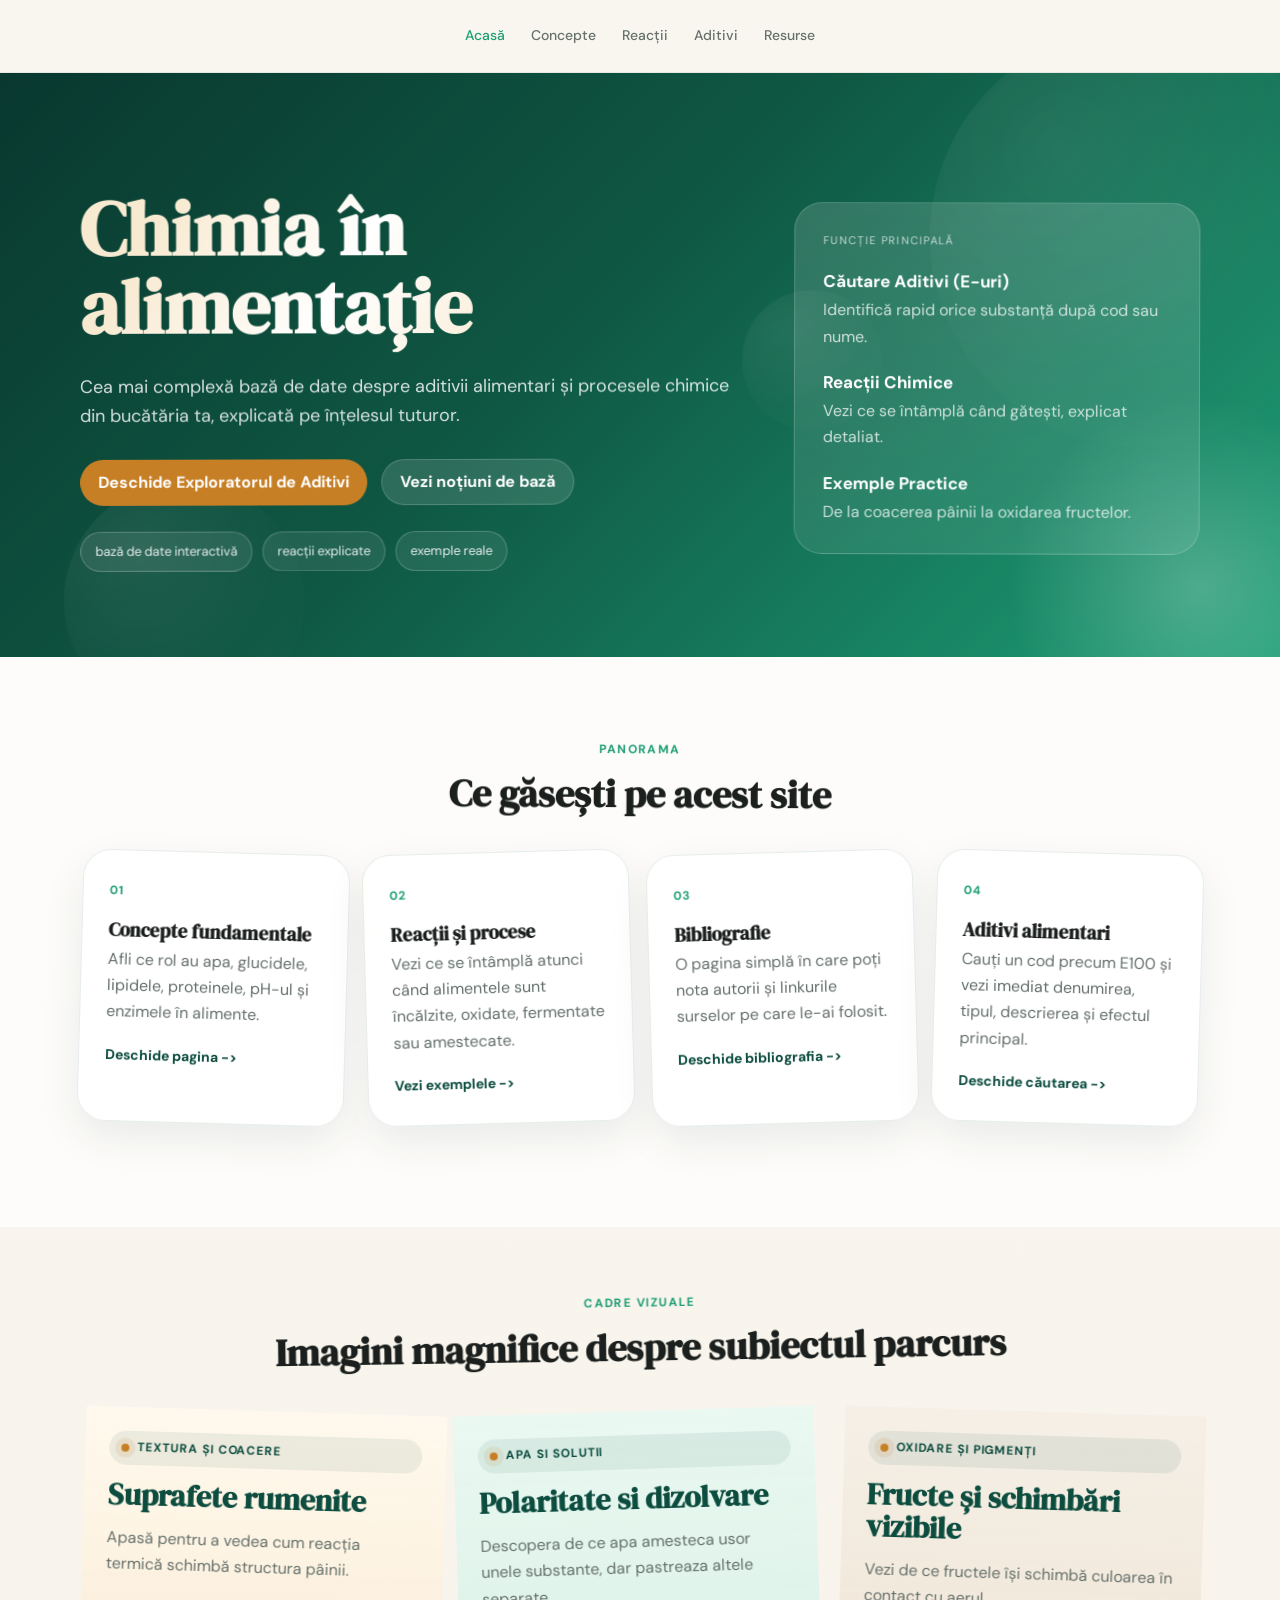
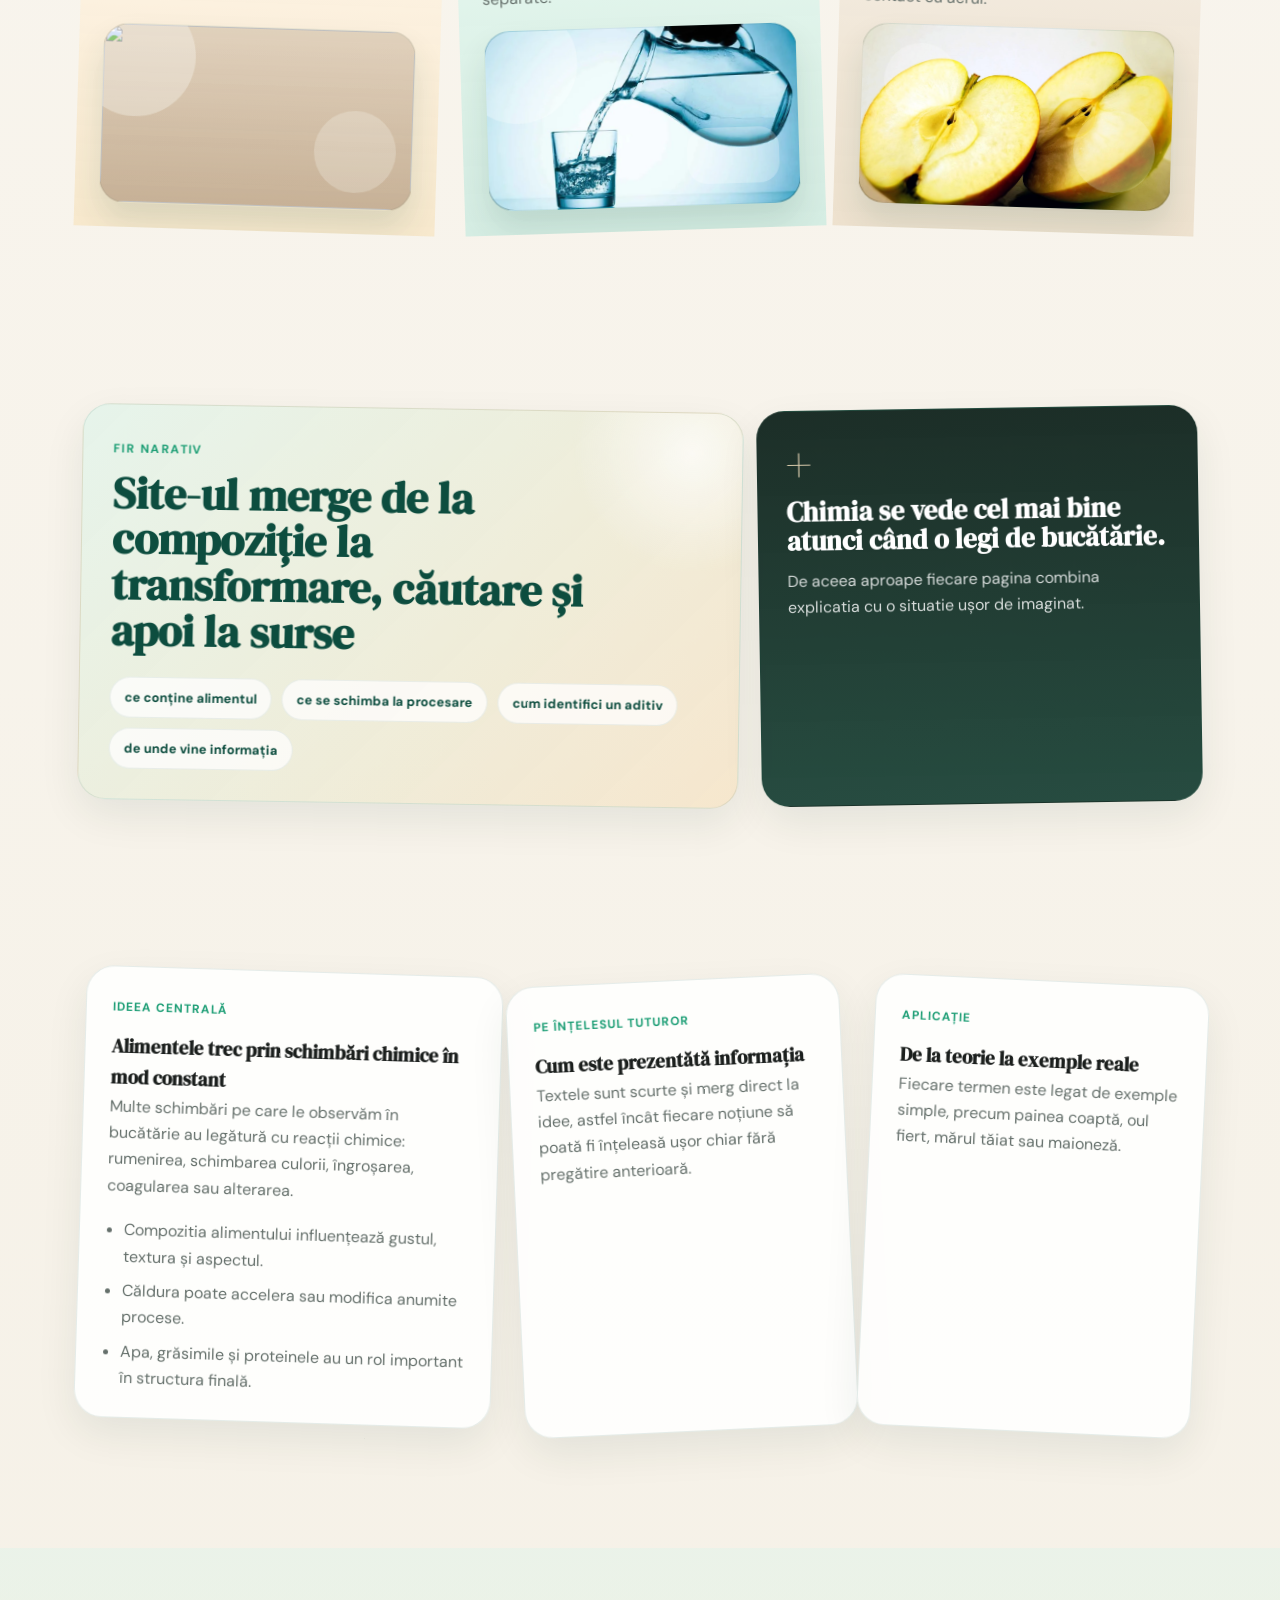
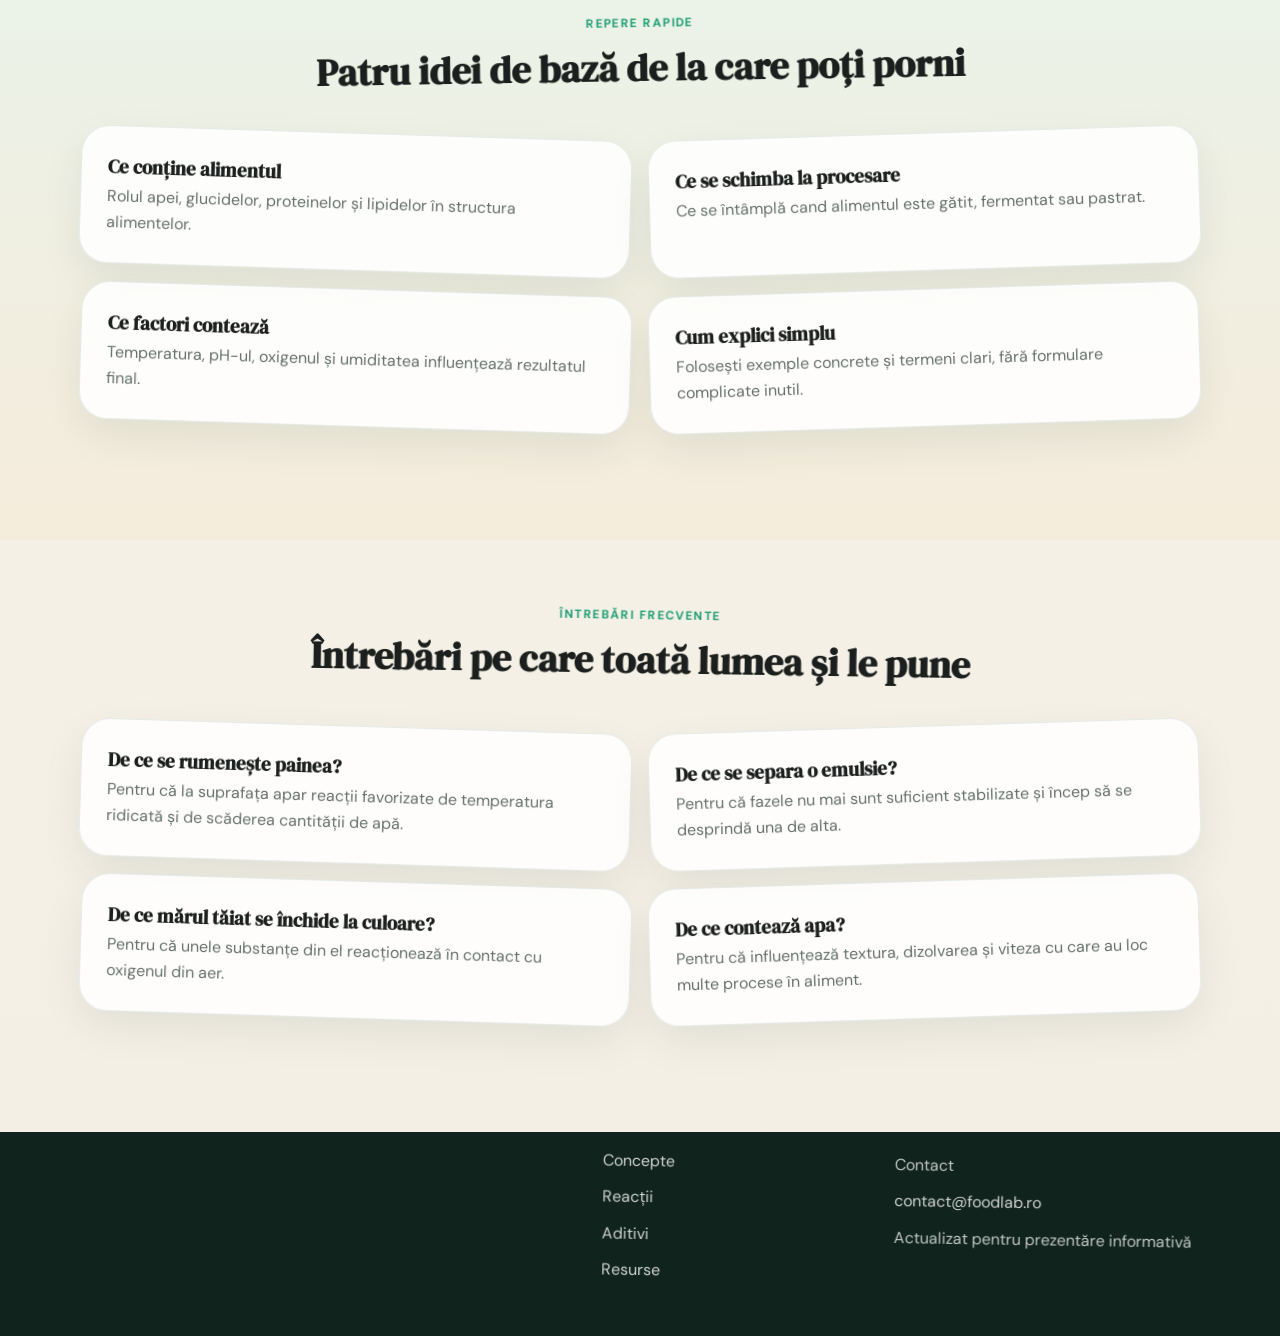
==== commit 2467ad51: "Version 7" ====
--- a/index.html
+++ b/index.html
@@ -129,19 +129,25 @@
             <span class="visual-kicker">Textura și coacere</span>
             <h3>Suprafete rumenite</h3>
             <p>Apasă pentru a vedea cum reacția termică schimbă structura pâinii.</p>
-            <div class="visual-art" aria-hidden="true"></div>
+            <div class="visual-art" aria-hidden="true">
+              <img src="assets/images/bread-crust.jpg" alt="" />
+            </div>
           </article>
           <article class="visual-card visual-card-liquid clickable-card" data-parallax data-parallax-speed="0.03" data-rotate-speed="0.002" onclick="openVisualDetail('liquid')">
-            <span class="visual-kicker">Apa și emulsii</span>
-            <h3>Straturi și stabilitate</h3>
-            <p>Descoperă chimia din spatele amestecurilor de apă și ulei.</p>
-            <div class="visual-art" aria-hidden="true"></div>
+            <span class="visual-kicker">Apa si solutii</span>
+            <h3>Polaritate si dizolvare</h3>
+            <p>Descopera de ce apa amesteca usor unele substante, dar pastreaza altele separate.</p>
+            <div class="visual-art" aria-hidden="true">
+              <img src="assets/images/water-pouring.png" alt="" />
+            </div>
           </article>
           <article class="visual-card visual-card-fruit clickable-card" data-parallax data-parallax-speed="0.03" data-rotate-speed="-0.002" onclick="openVisualDetail('fruit')">
             <span class="visual-kicker">Oxidare și pigmenți</span>
             <h3>Fructe și schimbări vizibile</h3>
             <p>Vezi de ce fructele își schimbă culoarea în contact cu aerul.</p>
-            <div class="visual-art" aria-hidden="true"></div>
+            <div class="visual-art" aria-hidden="true">
+              <img src="assets/images/sliced-apple.jpg" alt="" />
+            </div>
           </article>
         </div>
       </div>
@@ -276,7 +282,7 @@
     </div>
   </footer>
 
-  <script src="additives-data.js"></script>
-  <script src="script.js"></script>
+  <script src="additives-data.js?v=20260425-4"></script>
+  <script src="script.js?v=20260425-4"></script>
 </body>
 </html>
--- a/style.css
+++ b/style.css
@@ -312,6 +312,12 @@
   display: block;
 }
 
+.detail-image-container img.detail-image-fit-contain {
+  object-fit: contain;
+  padding: 20px;
+  background: rgba(255, 255, 255, 0.62);
+}
+
 .detail-image-placeholder-text {
   text-align: center;
   font-weight: 700;
@@ -622,6 +628,7 @@
 .case-card,
 .summary-card,
 .strategy-card,
+.photo-card,
 .stat-chip,
 .highlight-strip,
 .quote-panel,
@@ -884,13 +891,13 @@
 .page-hero-visual.visual-card-liquid {
   background-image:
     linear-gradient(135deg, rgba(240, 249, 244, 0.96) 0%, rgba(232, 243, 238, 0.84) 46%, rgba(240, 249, 244, 0.12) 100%),
-    url("assets/images/oil-water.jpg");
+    url("assets/images/water-pouring.png");
 }
 
 .page-hero-visual.visual-card-water {
   background-image:
     linear-gradient(135deg, rgba(241, 249, 250, 0.96) 0%, rgba(231, 243, 245, 0.84) 46%, rgba(241, 249, 250, 0.16) 100%),
-    url("assets/images/water-bubbles.jpg");
+    url("assets/images/water-pouring.png");
 }
 
 .page-hero-visual.visual-card-fruit {
@@ -915,6 +922,10 @@
   display: grid;
   grid-template-columns: repeat(3, minmax(0, 1fr));
   gap: 18px;
+}
+
+.visual-gallery-four {
+  grid-template-columns: repeat(4, minmax(0, 1fr));
 }
 
 .visual-card {
@@ -951,12 +962,23 @@
   margin-top: auto;
 }
 
+.visual-art img {
+  position: relative;
+  z-index: 0;
+  width: 100%;
+  height: 100%;
+  object-fit: cover;
+  display: block;
+}
+
 .visual-art::before {
   width: 120px;
   height: 120px;
   left: -28px;
   top: -28px;
   background: rgba(255, 255, 255, 0.3);
+  z-index: 1;
+  pointer-events: none;
 }
 
 .visual-art::after {
@@ -965,6 +987,8 @@
   right: 16px;
   bottom: 16px;
   background: rgba(255, 255, 255, 0.22);
+  z-index: 1;
+  pointer-events: none;
 }
 
 .visual-card-bread {
@@ -991,7 +1015,7 @@
 .visual-card-liquid .visual-art {
   background-image:
     linear-gradient(180deg, rgba(12, 37, 31, 0.1) 0%, rgba(12, 37, 31, 0.28) 100%),
-    url("assets/images/oil-water.jpg");
+    url("assets/images/water-pouring.png");
   background-position: center;
   background-repeat: no-repeat;
   background-size: cover;
@@ -1009,7 +1033,7 @@
 .visual-card-water .visual-art {
   background-image:
     linear-gradient(180deg, rgba(17, 49, 63, 0.08) 0%, rgba(17, 49, 63, 0.24) 100%),
-    url("assets/images/water-bubbles.jpg");
+    url("assets/images/water-pouring.png");
   background-position: center;
   background-repeat: no-repeat;
   background-size: cover;
@@ -1021,6 +1045,18 @@
 
 .visual-card-egg {
   background: linear-gradient(180deg, rgba(252, 247, 238, 0.98) 0%, rgba(241, 231, 214, 0.92) 100%);
+}
+
+.visual-card-carb {
+  background: linear-gradient(180deg, rgba(251, 242, 230, 0.98) 0%, rgba(240, 220, 189, 0.92) 100%);
+}
+
+.visual-card-protein {
+  background: linear-gradient(180deg, rgba(246, 243, 238, 0.98) 0%, rgba(227, 220, 214, 0.92) 100%);
+}
+
+.visual-card-lipid {
+  background: linear-gradient(180deg, rgba(248, 241, 229, 0.98) 0%, rgba(238, 221, 188, 0.92) 100%);
 }
 
 .visual-card-fruit .visual-art {
@@ -1047,6 +1083,51 @@
   background-position: center;
   background-repeat: no-repeat;
   background-size: cover;
+}
+
+.photo-grid {
+  display: grid;
+  grid-template-columns: repeat(3, minmax(0, 1fr));
+  gap: 18px;
+}
+
+.photo-card {
+  overflow: hidden;
+  padding: 0;
+  transition: transform 0.18s ease, box-shadow 0.18s ease, border-color 0.18s ease;
+}
+
+.photo-card img {
+  display: block;
+  width: 100%;
+  aspect-ratio: 4 / 3;
+  object-fit: cover;
+}
+
+.photo-card figcaption {
+  padding: 22px;
+}
+
+.photo-label {
+  display: inline-block;
+  margin-bottom: 10px;
+  color: var(--green-mid);
+  font-size: 12px;
+  font-weight: 700;
+  letter-spacing: 0.1em;
+  text-transform: uppercase;
+}
+
+.photo-card h3 {
+  font-family: var(--font-display);
+  font-size: 1.5rem;
+  line-height: 1.12;
+  color: var(--green-dark);
+  margin-bottom: 10px;
+}
+
+.photo-card p {
+  color: var(--muted);
 }
 
 .stat-band,
@@ -1273,7 +1354,8 @@
 .summary-card:hover,
 .strategy-card:hover,
 .detail-card:hover,
-.feature-card:hover {
+.feature-card:hover,
+.photo-card:hover {
   transform: translate3d(0, calc(var(--parallax-y) - 4px), 0) rotate(var(--parallax-rotate));
   box-shadow: 0 22px 44px rgba(10, 55, 43, 0.12);
 }
@@ -1618,6 +1700,7 @@
   .highlight-grid,
   .source-grid,
   .visual-gallery,
+  .photo-grid,
   .link-grid,
   .content-grid,
   .hero-grid,
@@ -1635,6 +1718,12 @@
     width: 100%;
     margin-top: 8px;
     margin-left: 0;
+  }
+}
+
+@media (max-width: 1024px) {
+  .visual-gallery.visual-gallery-four {
+    grid-template-columns: repeat(2, minmax(0, 1fr));
   }
 }
 
@@ -1680,6 +1769,7 @@
   .highlight-grid,
   .source-grid,
   .visual-gallery,
+  .photo-grid,
   .two-column-layout,
   .resource-columns,
   .additive-meta-grid {
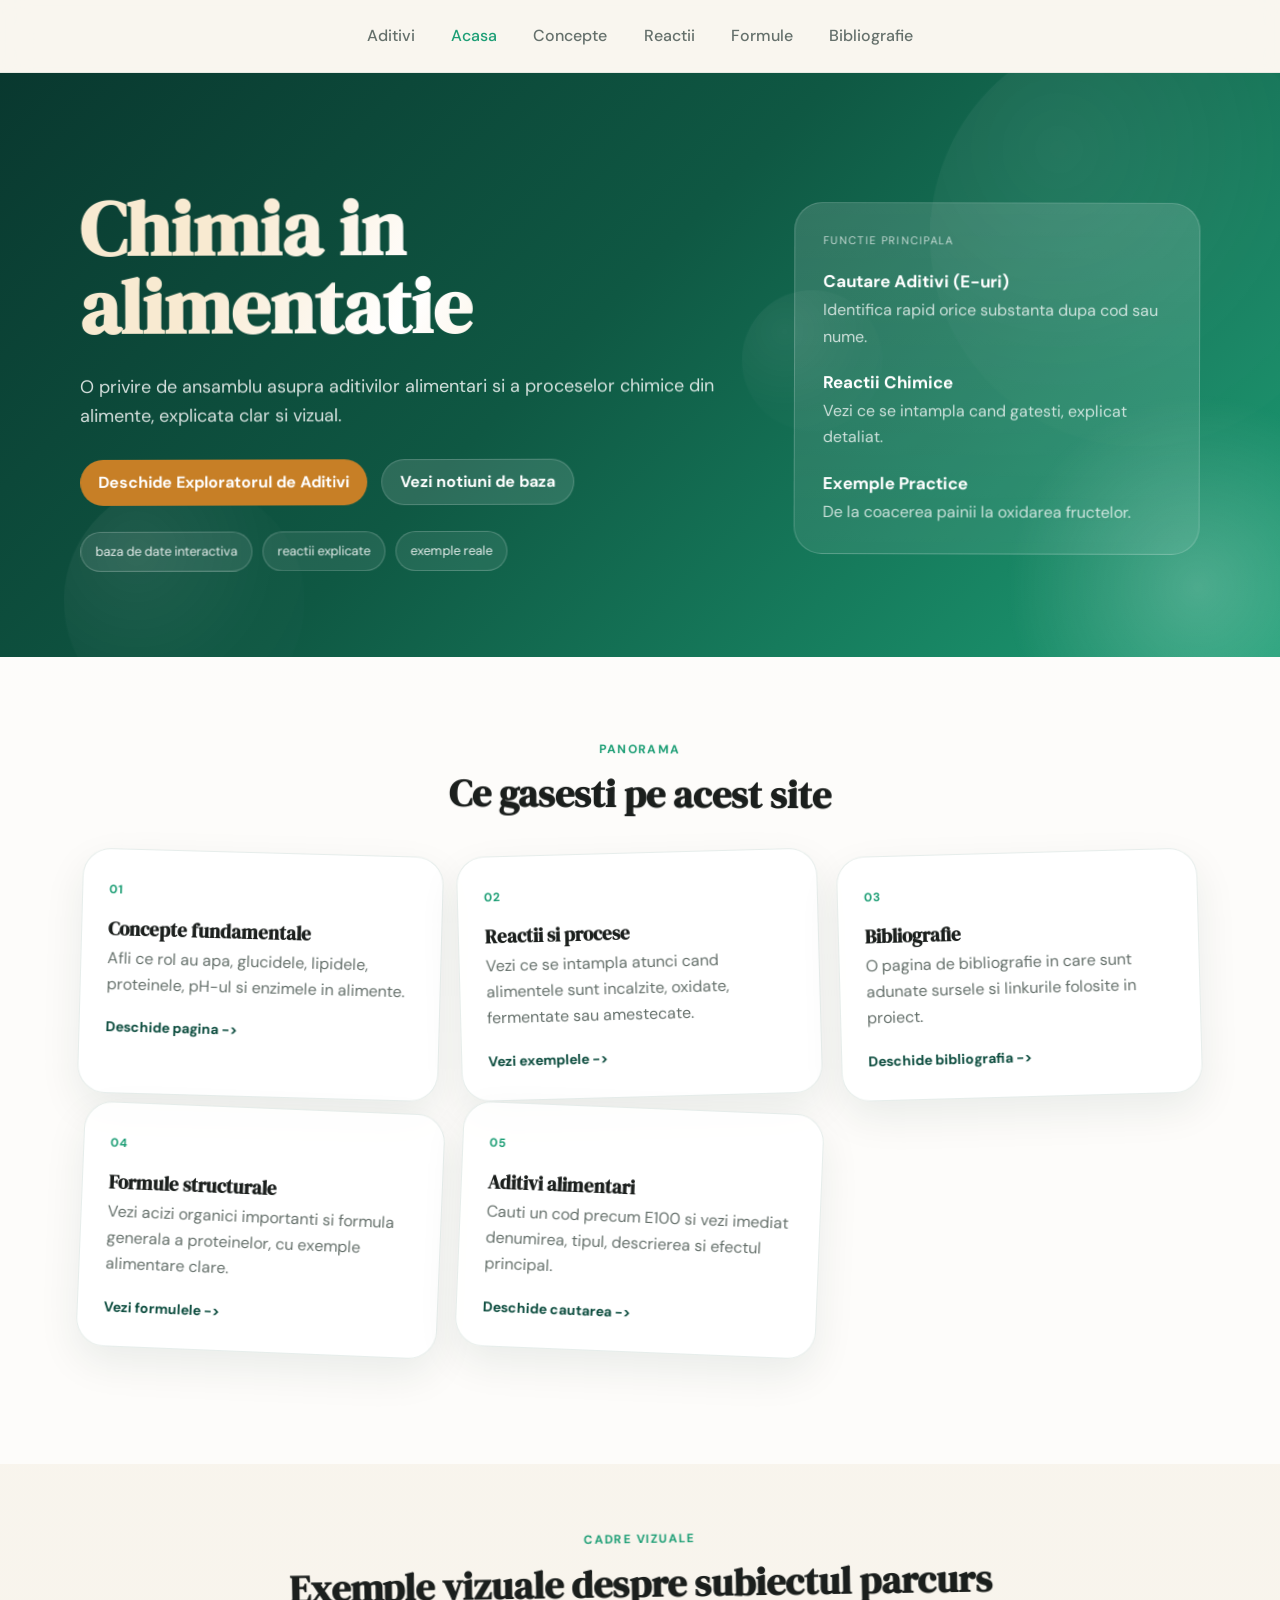
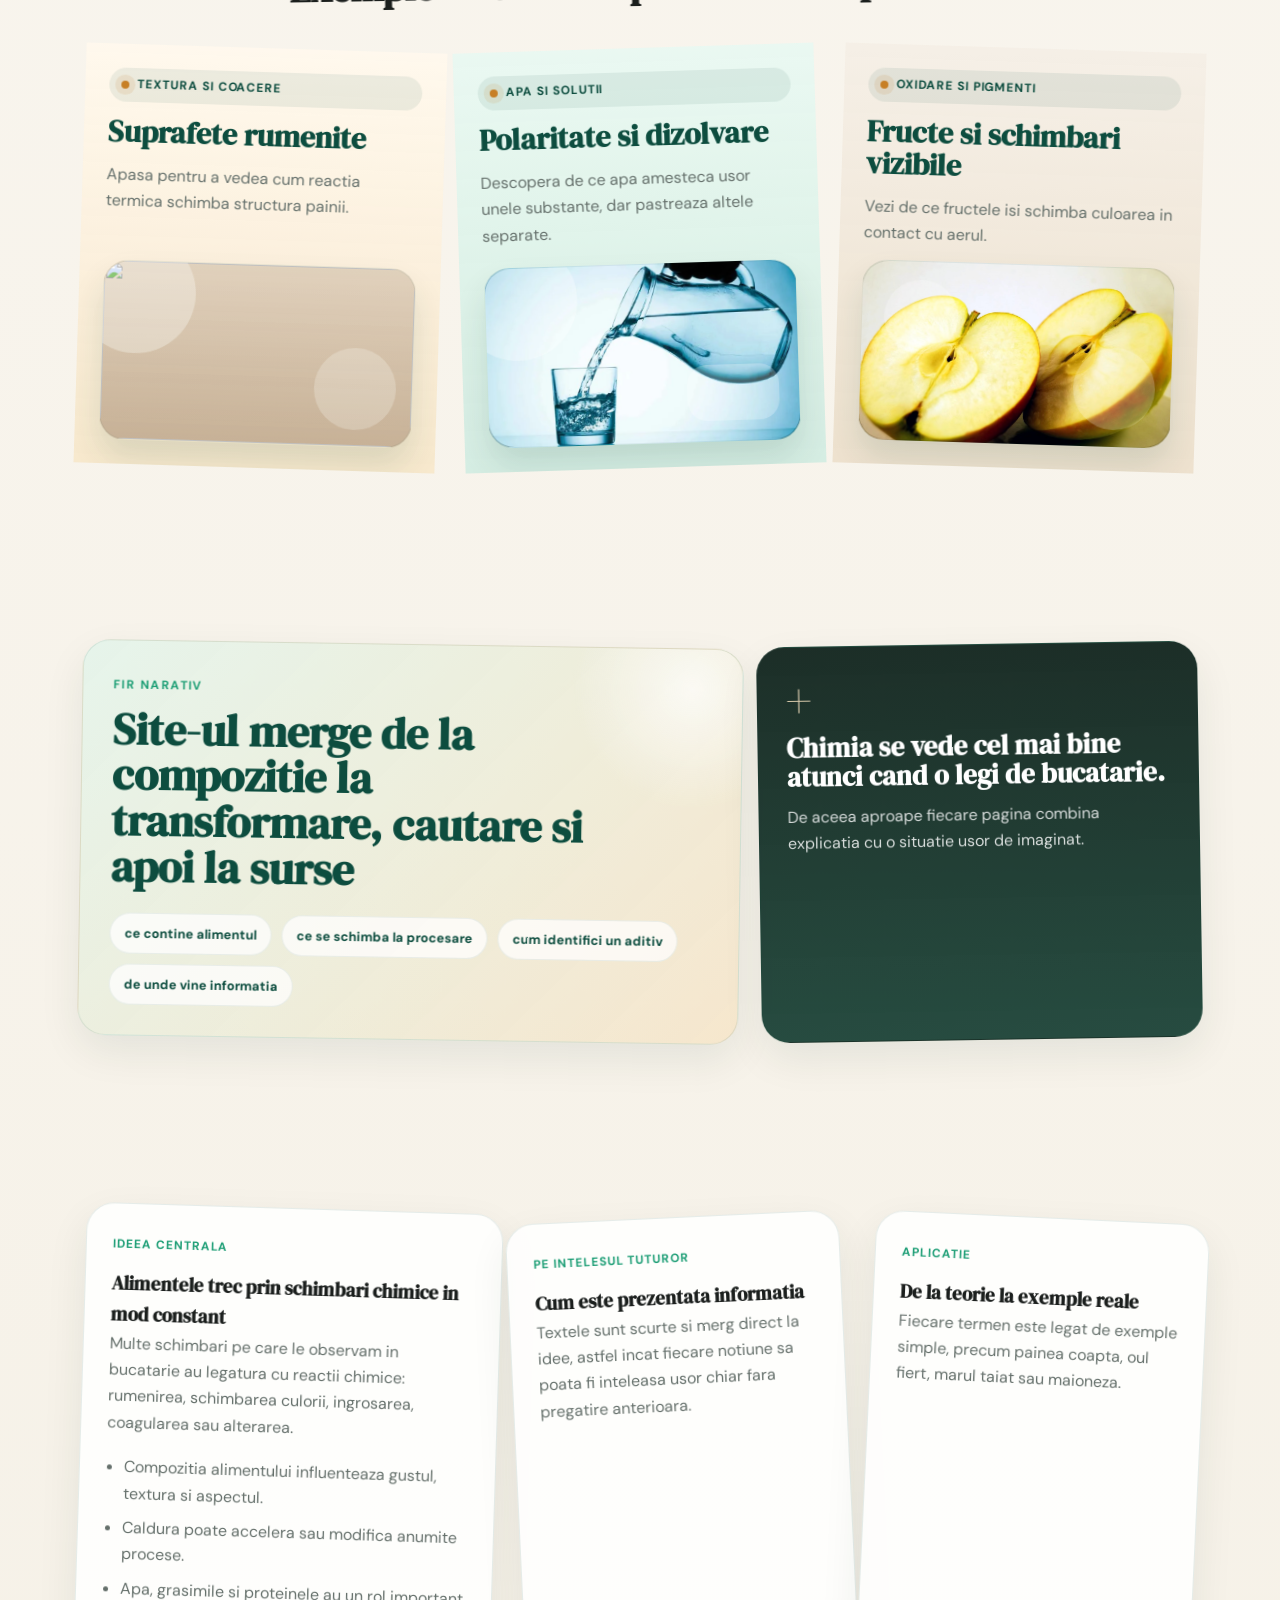
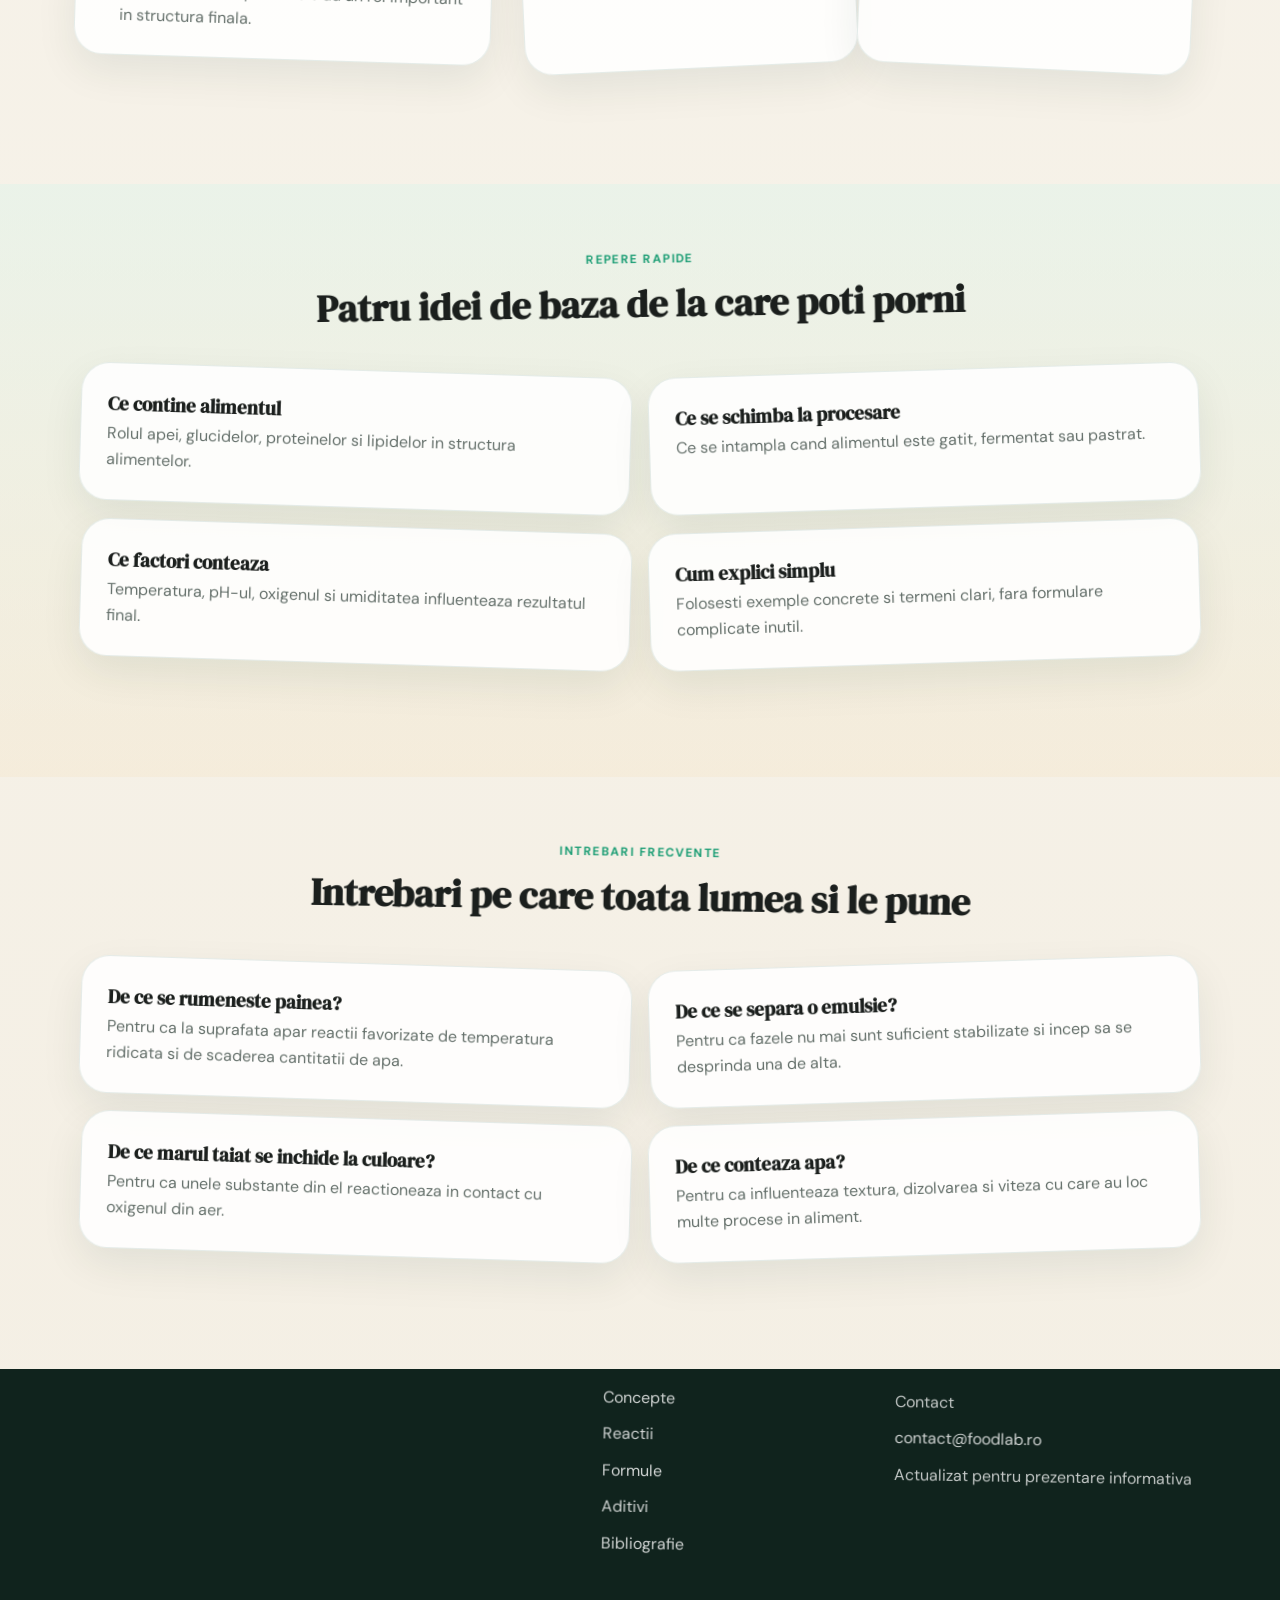
==== commit 206097b1: "Version 8" ====
--- a/index.html
+++ b/index.html
@@ -3,7 +3,7 @@
 <head>
   <meta charset="UTF-8" />
   <meta name="viewport" content="width=device-width, initial-scale=1.0" />
-  <title>Chimia în alimentație</title>
+  <title>Chimia in alimentatie</title>
   <link rel="stylesheet" href="style.css" />
   <link href="https://fonts.googleapis.com/css2?family=DM+Serif+Display:ital@0;1&family=DM+Sans:wght@300;400;500;700&display=swap" rel="stylesheet" />
 </head>
@@ -11,20 +11,22 @@
   <header class="navbar">
     <div class="nav-inner">
       <nav>
-        <a class="nav-link" data-page="home" href="index.html">Acasă</a>
+        <a class="nav-link" data-page="aditivi" href="aditivi.html">Aditivi</a>
+        <a class="nav-link" data-page="home" href="index.html">Acasa</a>
         <a class="nav-link" data-page="concepte" href="concepte.html">Concepte</a>
-        <a class="nav-link" data-page="reactii" href="reactii.html">Reacții</a>
-        <a class="nav-link" data-page="aditivi" href="aditivi.html">Aditivi</a>
-        <a class="nav-link" data-page="resurse" href="resurse.html">Resurse</a>
+        <a class="nav-link" data-page="reactii" href="reactii.html">Reactii</a>
+        <a class="nav-link" data-page="formule" href="formule.html">Formule</a>
+        <a class="nav-link" data-page="resurse" href="resurse.html">Bibliografie</a>
       </nav>
       <button class="menu-btn" id="menuBtn" aria-label="Deschide meniul">Menu</button>
     </div>
     <div class="mobile-menu" id="mobileMenu">
-      <a class="nav-link" data-page="home" href="index.html">Acasă</a>
+      <a class="nav-link" data-page="aditivi" href="aditivi.html">Aditivi</a>
+      <a class="nav-link" data-page="home" href="index.html">Acasa</a>
       <a class="nav-link" data-page="concepte" href="concepte.html">Concepte</a>
-      <a class="nav-link" data-page="reactii" href="reactii.html">Reacții</a>
-      <a class="nav-link" data-page="aditivi" href="aditivi.html">Aditivi</a>
-      <a class="nav-link" data-page="resurse" href="resurse.html">Resurse</a>
+      <a class="nav-link" data-page="reactii" href="reactii.html">Reactii</a>
+      <a class="nav-link" data-page="formule" href="formule.html">Formule</a>
+      <a class="nav-link" data-page="resurse" href="resurse.html">Bibliografie</a>
     </div>
   </header>
 
@@ -51,33 +53,33 @@
               data-pause-on-hover="false"
               data-disabled="false"
             >
-              Chimia în alimentație
+              Chimia in alimentatie
             </span>
           </h1>
-          <p class="hero-lead">Cea mai complexă bază de date despre aditivii alimentari și procesele chimice din bucătăria ta, explicată pe înțelesul tuturor.</p>
+          <p class="hero-lead">O privire de ansamblu asupra aditivilor alimentari si a proceselor chimice din alimente, explicata clar si vizual.</p>
           <div class="hero-actions">
             <a class="button button-primary" href="aditivi.html">Deschide Exploratorul de Aditivi</a>
-            <a class="button button-secondary" href="concepte.html">Vezi noțiuni de bază</a>
+            <a class="button button-secondary" href="concepte.html">Vezi notiuni de baza</a>
           </div>
           <div class="hero-tags">
-            <span>bază de date interactivă</span>
-            <span>reacții explicate</span>
+            <span>baza de date interactiva</span>
+            <span>reactii explicate</span>
             <span>exemple reale</span>
           </div>
         </div>
         <aside class="hero-panel" data-parallax data-parallax-speed="0.06" data-rotate-speed="0.002">
-          <div class="panel-kicker">Funcție Principală</div>
+          <div class="panel-kicker">Functie principala</div>
           <div class="panel-item">
-            <strong>Căutare Aditivi (E-uri)</strong>
-            <span>Identifică rapid orice substanță după cod sau nume.</span>
+            <strong>Cautare Aditivi (E-uri)</strong>
+            <span>Identifica rapid orice substanta dupa cod sau nume.</span>
           </div>
           <div class="panel-item">
-            <strong>Reacții Chimice</strong>
-            <span>Vezi ce se întâmplă când gătești, explicat detaliat.</span>
+            <strong>Reactii Chimice</strong>
+            <span>Vezi ce se intampla cand gatesti, explicat detaliat.</span>
           </div>
           <div class="panel-item">
             <strong>Exemple Practice</strong>
-            <span>De la coacerea pâinii la oxidarea fructelor.</span>
+            <span>De la coacerea painii la oxidarea fructelor.</span>
           </div>
         </aside>
       </div>
@@ -87,32 +89,38 @@
       <div class="container">
         <div class="section-header" data-parallax data-parallax-speed="0.03" data-rotate-speed="-0.001">
           <span class="section-tag">Panorama</span>
-          <h2>Ce găsești pe acest site</h2>
-        </div>
-        <div class="link-grid link-grid-four">
+          <h2>Ce gasesti pe acest site</h2>
+        </div>
+        <div class="link-grid">
           <a class="link-card" href="concepte.html" data-parallax data-parallax-speed="0.03" data-rotate-speed="-0.003">
             <div class="card-index">01</div>
             <h3>Concepte fundamentale</h3>
-            <p>Afli ce rol au apa, glucidele, lipidele, proteinele, pH-ul și enzimele în alimente.</p>
+            <p>Afli ce rol au apa, glucidele, lipidele, proteinele, pH-ul si enzimele in alimente.</p>
             <span class="card-link">Deschide pagina -></span>
           </a>
           <a class="link-card" href="reactii.html" data-parallax data-parallax-speed="0.03" data-rotate-speed="0.003">
             <div class="card-index">02</div>
-            <h3>Reacții și procese</h3>
-            <p>Vezi ce se întâmplă atunci când alimentele sunt încălzite, oxidate, fermentate sau amestecate.</p>
+            <h3>Reactii si procese</h3>
+            <p>Vezi ce se intampla atunci cand alimentele sunt incalzite, oxidate, fermentate sau amestecate.</p>
             <span class="card-link">Vezi exemplele -></span>
           </a>
           <a class="link-card" href="resurse.html" data-parallax data-parallax-speed="0.03" data-rotate-speed="0.003">
             <div class="card-index">03</div>
             <h3>Bibliografie</h3>
-            <p>O pagina simplă în care poți nota autorii și linkurile surselor pe care le-ai folosit.</p>
+            <p>O pagina de bibliografie in care sunt adunate sursele si linkurile folosite in proiect.</p>
             <span class="card-link">Deschide bibliografia -></span>
           </a>
+          <a class="link-card" href="formule.html" data-parallax data-parallax-speed="0.03" data-rotate-speed="-0.003">
+            <div class="card-index">04</div>
+            <h3>Formule structurale</h3>
+            <p>Vezi acizi organici importanti si formula generala a proteinelor, cu exemple alimentare clare.</p>
+            <span class="card-link">Vezi formulele -></span>
+          </a>
           <a class="link-card" href="aditivi.html" data-parallax data-parallax-speed="0.03" data-rotate-speed="-0.003">
-            <div class="card-index">04</div>
+            <div class="card-index">05</div>
             <h3>Aditivi alimentari</h3>
-            <p>Cauți un cod precum E100 și vezi imediat denumirea, tipul, descrierea și efectul principal.</p>
-            <span class="card-link">Deschide căutarea -></span>
+            <p>Cauti un cod precum E100 si vezi imediat denumirea, tipul, descrierea si efectul principal.</p>
+            <span class="card-link">Deschide cautarea -></span>
           </a>
         </div>
       </div>
@@ -122,13 +130,13 @@
       <div class="container">
         <div class="section-header" data-parallax data-parallax-speed="0.03" data-rotate-speed="0.001">
           <span class="section-tag">Cadre vizuale</span>
-          <h2>Imagini magnifice despre subiectul parcurs</h2>
+          <h2>Exemple vizuale despre subiectul parcurs</h2>
         </div>
         <div class="visual-gallery">
           <article class="visual-card visual-card-bread clickable-card" data-parallax data-parallax-speed="0.03" data-rotate-speed="-0.002" onclick="openVisualDetail('bread')">
-            <span class="visual-kicker">Textura și coacere</span>
+            <span class="visual-kicker">Textura si coacere</span>
             <h3>Suprafete rumenite</h3>
-            <p>Apasă pentru a vedea cum reacția termică schimbă structura pâinii.</p>
+            <p>Apasa pentru a vedea cum reactia termica schimba structura painii.</p>
             <div class="visual-art" aria-hidden="true">
               <img src="assets/images/bread-crust.jpg" alt="" />
             </div>
@@ -142,9 +150,9 @@
             </div>
           </article>
           <article class="visual-card visual-card-fruit clickable-card" data-parallax data-parallax-speed="0.03" data-rotate-speed="-0.002" onclick="openVisualDetail('fruit')">
-            <span class="visual-kicker">Oxidare și pigmenți</span>
-            <h3>Fructe și schimbări vizibile</h3>
-            <p>Vezi de ce fructele își schimbă culoarea în contact cu aerul.</p>
+            <span class="visual-kicker">Oxidare si pigmenti</span>
+            <h3>Fructe si schimbari vizibile</h3>
+            <p>Vezi de ce fructele isi schimba culoarea in contact cu aerul.</p>
             <div class="visual-art" aria-hidden="true">
               <img src="assets/images/sliced-apple.jpg" alt="" />
             </div>
@@ -153,31 +161,29 @@
       </div>
     </section>
 
-    <!-- Overlay pentru detalii vizuale -->
     <div id="detailOverlay" class="detail-overlay">
       <div class="detail-content">
         <button class="close-detail" onclick="closeDetail()">&times;</button>
-        <div id="detailBody">
-          <!-- Continutul se incarca din JS -->
-        </div>
-      </div>
-    </div>
+        <div id="detailBody"></div>
+      </div>
+    </div>
+
     <section class="section">
       <div class="container highlight-grid">
         <article class="highlight-strip" data-parallax data-parallax-speed="0.03" data-rotate-speed="-0.001">
           <span class="section-tag">Fir narativ</span>
-          <h3>Site-ul merge de la compoziție la transformare, căutare și apoi la surse</h3>
+          <h3>Site-ul merge de la compozitie la transformare, cautare si apoi la surse</h3>
           <div class="highlight-points">
-            <span>ce conține alimentul</span>
+            <span>ce contine alimentul</span>
             <span>ce se schimba la procesare</span>
             <span>cum identifici un aditiv</span>
-            <span>de unde vine informația</span>
+            <span>de unde vine informatia</span>
           </div>
         </article>
         <aside class="quote-panel" data-parallax data-parallax-speed="0.03" data-rotate-speed="0.001">
           <span class="quote-mark">+</span>
-          <h3>Chimia se vede cel mai bine atunci când o legi de bucătărie.</h3>
-          <p>De aceea aproape fiecare pagina combina explicatia cu o situatie ușor de imaginat.</p>
+          <h3>Chimia se vede cel mai bine atunci cand o legi de bucatarie.</h3>
+          <p>De aceea aproape fiecare pagina combina explicatia cu o situatie usor de imaginat.</p>
         </aside>
       </div>
     </section>
@@ -186,24 +192,24 @@
       <div class="container">
         <div class="content-grid">
           <article class="feature-card feature-card-wide" data-parallax data-parallax-speed="0.04" data-rotate-speed="-0.002">
-            <span class="eyebrow">Ideea centrală</span>
-            <h3>Alimentele trec prin schimbări chimice în mod constant</h3>
-            <p>Multe schimbări pe care le observăm în bucătărie au legătură cu reacții chimice: rumenirea, schimbarea culorii, îngroșarea, coagularea sau alterarea.</p>
+            <span class="eyebrow">Ideea centrala</span>
+            <h3>Alimentele trec prin schimbari chimice in mod constant</h3>
+            <p>Multe schimbari pe care le observam in bucatarie au legatura cu reactii chimice: rumenirea, schimbarea culorii, ingrosarea, coagularea sau alterarea.</p>
             <ul class="bullet-list">
-              <li>Compozitia alimentului influențează gustul, textura și aspectul.</li>
-              <li>Căldura poate accelera sau modifica anumite procese.</li>
-              <li>Apa, grăsimile și proteinele au un rol important în structura finală.</li>
+              <li>Compozitia alimentului influenteaza gustul, textura si aspectul.</li>
+              <li>Caldura poate accelera sau modifica anumite procese.</li>
+              <li>Apa, grasimile si proteinele au un rol important in structura finala.</li>
             </ul>
           </article>
           <article class="feature-card" data-parallax data-parallax-speed="0.03" data-rotate-speed="0.003">
-            <span class="eyebrow">Pe înțelesul tuturor</span>
-            <h3>Cum este prezentătă informația</h3>
-            <p>Textele sunt scurte și merg direct la idee, astfel încât fiecare noțiune să poată fi înțeleasă ușor chiar fără pregătire anterioară.</p>
+            <span class="eyebrow">Pe intelesul tuturor</span>
+            <h3>Cum este prezentata informatia</h3>
+            <p>Textele sunt scurte si merg direct la idee, astfel incat fiecare notiune sa poata fi inteleasa usor chiar fara pregatire anterioara.</p>
           </article>
           <article class="feature-card" data-parallax data-parallax-speed="0.03" data-rotate-speed="-0.003">
-            <span class="eyebrow">Aplicație</span>
+            <span class="eyebrow">Aplicatie</span>
             <h3>De la teorie la exemple reale</h3>
-            <p>Fiecare termen este legat de exemple simple, precum painea coaptă, oul fiert, mărul tăiat sau maioneză.</p>
+            <p>Fiecare termen este legat de exemple simple, precum painea coapta, oul fiert, marul taiat sau maioneza.</p>
           </article>
         </div>
       </div>
@@ -213,24 +219,24 @@
       <div class="container">
         <div class="section-header" data-parallax data-parallax-speed="0.03" data-rotate-speed="0.001">
           <span class="section-tag">Repere rapide</span>
-          <h2>Patru idei de bază de la care poți porni</h2>
+          <h2>Patru idei de baza de la care poti porni</h2>
         </div>
         <div class="info-grid">
           <article class="info-card" data-parallax data-parallax-speed="0.028" data-rotate-speed="-0.002">
-            <h3>Ce conține alimentul</h3>
-            <p>Rolul apei, glucidelor, proteinelor și lipidelor în structura alimentelor.</p>
+            <h3>Ce contine alimentul</h3>
+            <p>Rolul apei, glucidelor, proteinelor si lipidelor in structura alimentelor.</p>
           </article>
           <article class="info-card" data-parallax data-parallax-speed="0.028" data-rotate-speed="0.002">
             <h3>Ce se schimba la procesare</h3>
-            <p>Ce se întâmplă cand alimentul este gătit, fermentat sau pastrat.</p>
+            <p>Ce se intampla cand alimentul este gatit, fermentat sau pastrat.</p>
           </article>
           <article class="info-card" data-parallax data-parallax-speed="0.028" data-rotate-speed="-0.002">
-            <h3>Ce factori contează</h3>
-            <p>Temperatura, pH-ul, oxigenul și umiditatea influențează rezultatul final.</p>
+            <h3>Ce factori conteaza</h3>
+            <p>Temperatura, pH-ul, oxigenul si umiditatea influenteaza rezultatul final.</p>
           </article>
           <article class="info-card" data-parallax data-parallax-speed="0.028" data-rotate-speed="0.002">
             <h3>Cum explici simplu</h3>
-            <p>Folosești exemple concrete și termeni clari, fără formulare complicate inutil.</p>
+            <p>Folosesti exemple concrete si termeni clari, fara formulare complicate inutil.</p>
           </article>
         </div>
       </div>
@@ -239,25 +245,25 @@
     <section class="section">
       <div class="container">
         <div class="section-header" data-parallax data-parallax-speed="0.03" data-rotate-speed="-0.001">
-          <span class="section-tag">Întrebări frecvente</span>
-          <h2>Întrebări pe care toată lumea și le pune </h2>
+          <span class="section-tag">Intrebari frecvente</span>
+          <h2>Intrebari pe care toata lumea si le pune</h2>
         </div>
         <div class="qa-grid">
           <div class="qa-card" data-parallax data-parallax-speed="0.028" data-rotate-speed="-0.002">
-            <h3>De ce se rumenește painea?</h3>
-            <p>Pentru că la suprafața apar reacții favorizate de temperatura ridicată și de scăderea cantității de apă.</p>
+            <h3>De ce se rumeneste painea?</h3>
+            <p>Pentru ca la suprafata apar reactii favorizate de temperatura ridicata si de scaderea cantitatii de apa.</p>
           </div>
           <div class="qa-card" data-parallax data-parallax-speed="0.028" data-rotate-speed="0.002">
             <h3>De ce se separa o emulsie?</h3>
-            <p>Pentru că fazele nu mai sunt suficient stabilizate și încep să se desprindă una de alta.</p>
+            <p>Pentru ca fazele nu mai sunt suficient stabilizate si incep sa se desprinda una de alta.</p>
           </div>
           <div class="qa-card" data-parallax data-parallax-speed="0.028" data-rotate-speed="-0.002">
-            <h3>De ce mărul tăiat se închide la culoare?</h3>
-            <p>Pentru că unele substanțe din el reacționează în contact cu oxigenul din aer.</p>
+            <h3>De ce marul taiat se inchide la culoare?</h3>
+            <p>Pentru ca unele substante din el reactioneaza in contact cu oxigenul din aer.</p>
           </div>
           <div class="qa-card" data-parallax data-parallax-speed="0.028" data-rotate-speed="0.002">
-            <h3>De ce contează apa?</h3>
-            <p>Pentru că influențează textura, dizolvarea și viteza cu care au loc multe procese în aliment.</p>
+            <h3>De ce conteaza apa?</h3>
+            <p>Pentru ca influenteaza textura, dizolvarea si viteza cu care au loc multe procese in aliment.</p>
           </div>
         </div>
       </div>
@@ -266,18 +272,18 @@
 
   <footer class="footer">
     <div class="container footer-grid" data-parallax data-parallax-speed="0.02" data-rotate-speed="-0.001">
-      <div>
-      </div>
+      <div></div>
       <div class="footer-links">
         <a href="concepte.html">Concepte</a>
-        <a href="reactii.html">Reacții</a>
+        <a href="reactii.html">Reactii</a>
+        <a href="formule.html">Formule</a>
         <a href="aditivi.html">Aditivi</a>
-        <a href="resurse.html">Resurse</a>
+        <a href="resurse.html">Bibliografie</a>
       </div>
       <div class="footer-meta">
         <span>Contact</span>
         <a href="mailto:contact@foodlab.ro">contact@foodlab.ro</a>
-        <span>Actualizat pentru prezentăre informativă</span>
+        <span>Actualizat pentru prezentare informativa</span>
       </div>
     </div>
   </footer>
--- a/style.css
+++ b/style.css
@@ -129,11 +129,12 @@
 
 .nav-inner {
   width: min(1120px, calc(100% - 48px));
-  height: 72px;
+  min-height: 72px;
   margin: 0 auto;
   display: flex;
   align-items: center;
   justify-content: center;
+  padding: 10px 0;
 }
 
 .logo {
@@ -157,14 +158,21 @@
 .navbar nav {
   display: flex;
   align-items: center;
-  gap: 26px;
+  justify-content: center;
+  gap: clamp(18px, 2.2vw, 30px);
+  flex-wrap: wrap;
+  row-gap: 8px;
 }
 
 .nav-link {
+  display: inline-flex;
+  align-items: center;
   text-decoration: none;
   color: var(--muted);
-  font-size: 14px;
+  font-size: 16px;
   font-weight: 500;
+  white-space: nowrap;
+  padding: 6px 4px;
   transition: color 0.2s ease;
 }
 
@@ -480,6 +488,11 @@
   
   .additive-chip-list {
     justify-content: center;
+  }
+
+  .additive-suggestion-head {
+    flex-direction: column;
+    align-items: flex-start;
   }
 }
 
@@ -707,6 +720,67 @@
   color: var(--white);
 }
 
+.bibliography-toolbar-section {
+  padding-top: 28px;
+  padding-bottom: 16px;
+}
+
+.bibliography-toolbar-shell {
+  position: sticky;
+  top: 88px;
+  z-index: 40;
+  padding: 18px;
+  border: 1px solid var(--border);
+  border-radius: var(--radius-lg);
+  background: rgba(249, 246, 239, 0.94);
+  backdrop-filter: blur(12px);
+  box-shadow: var(--shadow);
+}
+
+.bibliography-filter-list {
+  display: flex;
+  flex-wrap: wrap;
+  gap: 10px;
+}
+
+.bibliography-filter-button {
+  display: inline-flex;
+  align-items: center;
+  justify-content: center;
+  min-height: 42px;
+  padding: 0 16px;
+  border-radius: 999px;
+  border: 1px solid var(--border);
+  background: rgba(255, 255, 255, 0.82);
+  color: var(--green-dark);
+  font: inherit;
+  font-size: 14px;
+  font-weight: 700;
+  cursor: pointer;
+  transition: transform 0.18s ease, background 0.18s ease, color 0.18s ease, border-color 0.18s ease;
+}
+
+.bibliography-filter-button:hover {
+  transform: translateY(-1px);
+  background: rgba(223, 244, 234, 0.72);
+}
+
+.bibliography-filter-button.is-active {
+  background: var(--green-mid);
+  border-color: var(--green-mid);
+  color: var(--white);
+}
+
+.bibliography-toolbar-note {
+  margin-top: 12px;
+  color: var(--muted);
+  font-size: 14px;
+}
+
+.bibliography-panel[hidden] {
+  display: none;
+}
+
 .shiny-text {
   display: inline-block;
   background-size: 200% auto;
@@ -1379,6 +1453,38 @@
   font-size: 14px;
 }
 
+.formula-stack {
+  margin: 18px 0 14px;
+}
+
+.formula-label {
+  display: inline-block;
+  margin-bottom: 10px;
+  color: var(--green-mid);
+  font-size: 12px;
+  font-weight: 700;
+  letter-spacing: 0.08em;
+  text-transform: uppercase;
+}
+
+.formula-block {
+  margin: 0;
+  padding: 18px 20px;
+  border-radius: var(--radius-sm);
+  border: 1px solid rgba(13, 77, 63, 0.12);
+  background: linear-gradient(180deg, rgba(223, 244, 234, 0.5) 0%, rgba(255, 255, 255, 0.9) 100%);
+  color: var(--green-dark);
+  font-family: Consolas, "Courier New", monospace;
+  font-size: clamp(0.95rem, 1.5vw, 1.05rem);
+  line-height: 1.45;
+  white-space: pre-wrap;
+  overflow-x: auto;
+}
+
+.formula-note {
+  color: var(--muted);
+}
+
 .content-grid {
   display: grid;
   grid-template-columns: 1.25fr 1fr 1fr;
@@ -1593,6 +1699,80 @@
 
 .additive-chip-muted {
   background: rgba(255, 255, 255, 0.74);
+}
+
+.additive-suggestion-panel {
+  margin-top: 16px;
+  padding: 18px;
+  border: 1px solid rgba(255, 255, 255, 0.14);
+  border-radius: 18px;
+  background: rgba(11, 47, 39, 0.24);
+}
+
+.additive-suggestion-panel[hidden] {
+  display: none;
+}
+
+.additive-suggestion-head {
+  display: flex;
+  justify-content: space-between;
+  gap: 12px;
+  align-items: baseline;
+  margin-bottom: 14px;
+  color: rgba(255, 255, 255, 0.92);
+}
+
+.additive-suggestion-head span {
+  color: rgba(255, 255, 255, 0.72);
+  font-size: 13px;
+}
+
+.additive-suggestion-list {
+  display: grid;
+  gap: 10px;
+  max-height: 300px;
+  overflow-y: auto;
+  padding-right: 6px;
+}
+
+.additive-suggestion-item {
+  width: 100%;
+  border: 1px solid rgba(255, 255, 255, 0.12);
+  border-radius: 16px;
+  background: rgba(255, 255, 255, 0.1);
+  color: var(--white);
+  padding: 12px 14px;
+  text-align: left;
+  cursor: pointer;
+  transition: background 0.18s ease, border-color 0.18s ease, transform 0.18s ease;
+}
+
+.additive-suggestion-item:hover,
+.additive-suggestion-item:focus-visible {
+  background: rgba(255, 255, 255, 0.18);
+  border-color: rgba(255, 255, 255, 0.22);
+  transform: translateY(-1px);
+}
+
+.additive-suggestion-code {
+  display: block;
+  font-weight: 800;
+  font-size: 15px;
+}
+
+.additive-suggestion-name {
+  display: block;
+  margin-top: 4px;
+  color: rgba(255, 255, 255, 0.76);
+  font-size: 13px;
+}
+
+.additive-suggestion-empty {
+  padding: 14px;
+  border-radius: 16px;
+  background: rgba(255, 255, 255, 0.08);
+  color: rgba(255, 255, 255, 0.72);
+  font-size: 14px;
 }
 
 .additive-search-note {
@@ -1756,6 +1936,10 @@
   .additive-result-head {
     flex-direction: column;
     align-items: stretch;
+  }
+
+  .bibliography-toolbar-shell {
+    top: 76px;
   }
 
   .info-grid,
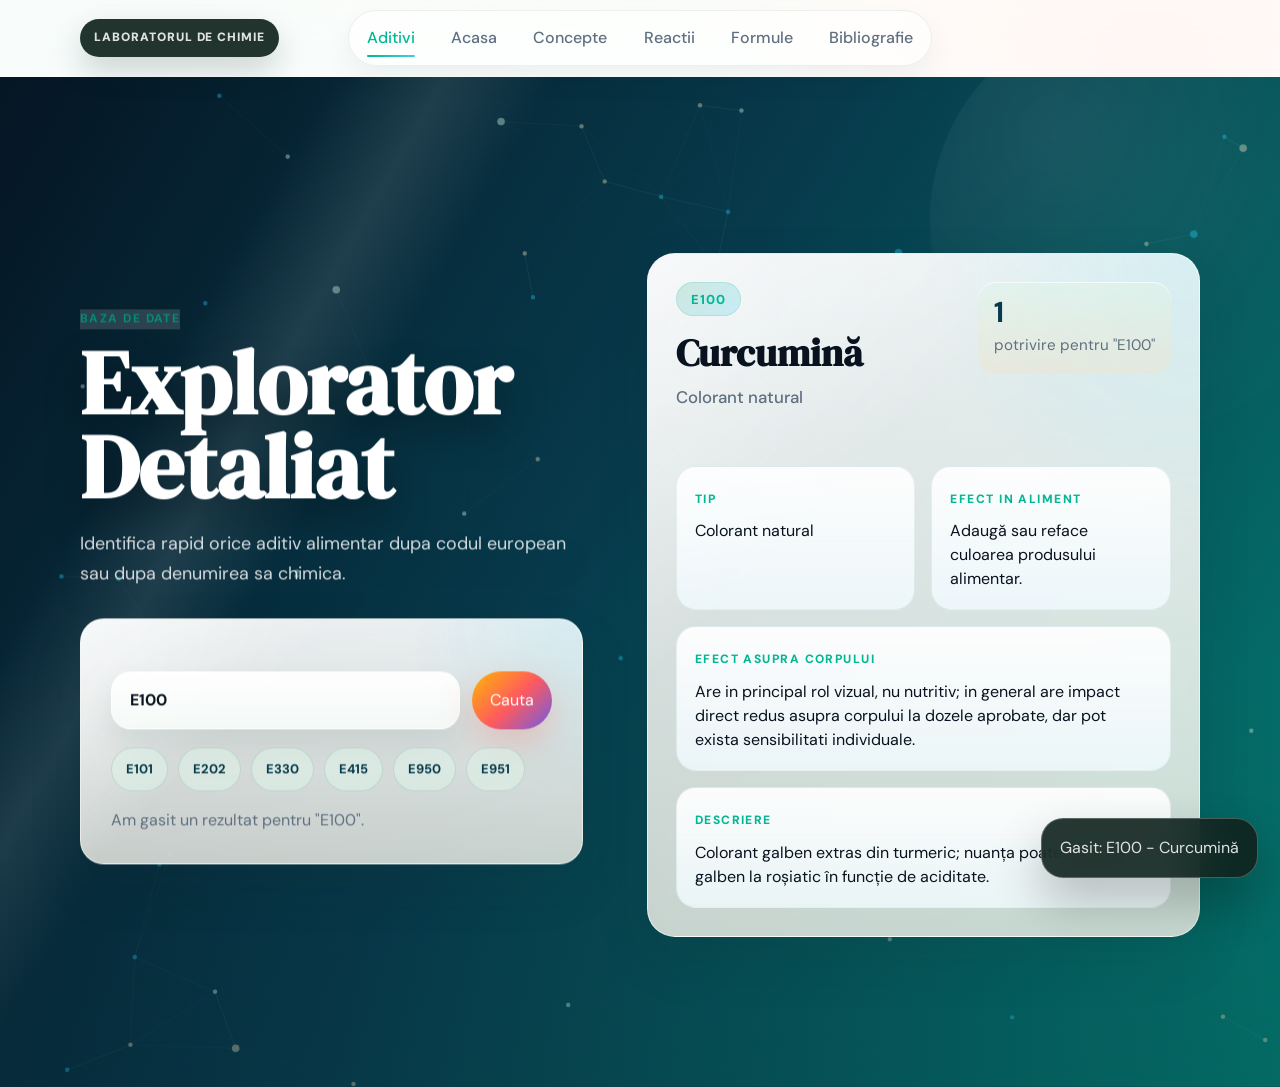
==== commit 04f782ca: "Version 9" ====
--- a/index.html
+++ b/index.html
@@ -3,16 +3,16 @@
 <head>
   <meta charset="UTF-8" />
   <meta name="viewport" content="width=device-width, initial-scale=1.0" />
-  <title>Chimia in alimentatie</title>
+  <title>Aditivi alimentari</title>
   <link rel="stylesheet" href="style.css" />
   <link href="https://fonts.googleapis.com/css2?family=DM+Serif+Display:ital@0;1&family=DM+Sans:wght@300;400;500;700&display=swap" rel="stylesheet" />
 </head>
-<body data-page="home">
+<body data-page="aditivi">
   <header class="navbar">
     <div class="nav-inner">
       <nav>
         <a class="nav-link" data-page="aditivi" href="aditivi.html">Aditivi</a>
-        <a class="nav-link" data-page="home" href="index.html">Acasa</a>
+        <a class="nav-link" data-page="home" href="acasa.html">Acasa</a>
         <a class="nav-link" data-page="concepte" href="concepte.html">Concepte</a>
         <a class="nav-link" data-page="reactii" href="reactii.html">Reactii</a>
         <a class="nav-link" data-page="formule" href="formule.html">Formule</a>
@@ -22,7 +22,7 @@
     </div>
     <div class="mobile-menu" id="mobileMenu">
       <a class="nav-link" data-page="aditivi" href="aditivi.html">Aditivi</a>
-      <a class="nav-link" data-page="home" href="index.html">Acasa</a>
+      <a class="nav-link" data-page="home" href="acasa.html">Acasa</a>
       <a class="nav-link" data-page="concepte" href="concepte.html">Concepte</a>
       <a class="nav-link" data-page="reactii" href="reactii.html">Reactii</a>
       <a class="nav-link" data-page="formule" href="formule.html">Formule</a>
@@ -31,240 +31,44 @@
   </header>
 
   <main>
-    <section class="hero hero-home">
+    <section class="hero page-hero">
       <div class="hero-bg">
-        <div class="molecule mol1" data-parallax data-parallax-speed="0.18" data-rotate-speed="0.008"></div>
-        <div class="molecule mol2" data-parallax data-parallax-speed="0.12" data-rotate-speed="-0.006"></div>
-        <div class="molecule mol3" data-parallax data-parallax-speed="0.22" data-rotate-speed="0.01"></div>
+        <div class="molecule mol1" data-parallax data-parallax-speed="0.1" data-rotate-speed="0.005"></div>
       </div>
-      <div class="container hero-grid">
-        <div class="hero-copy" data-parallax data-parallax-speed="0.08" data-rotate-speed="-0.002">
-          <h1>
-            <span
-              class="shiny-text hero-shiny"
-              data-shiny-text
-              data-speed="5"
-              data-delay="0"
-              data-color="#f8ead1"
-              data-shine-color="#ffffff"
-              data-spread="120"
-              data-direction="left"
-              data-yoyo="false"
-              data-pause-on-hover="false"
-              data-disabled="false"
-            >
-              Chimia in alimentatie
-            </span>
-          </h1>
-          <p class="hero-lead">O privire de ansamblu asupra aditivilor alimentari si a proceselor chimice din alimente, explicata clar si vizual.</p>
-          <div class="hero-actions">
-            <a class="button button-primary" href="aditivi.html">Deschide Exploratorul de Aditivi</a>
-            <a class="button button-secondary" href="concepte.html">Vezi notiuni de baza</a>
-          </div>
-          <div class="hero-tags">
-            <span>baza de date interactiva</span>
-            <span>reactii explicate</span>
-            <span>exemple reale</span>
-          </div>
-        </div>
-        <aside class="hero-panel" data-parallax data-parallax-speed="0.06" data-rotate-speed="0.002">
-          <div class="panel-kicker">Functie principala</div>
-          <div class="panel-item">
-            <strong>Cautare Aditivi (E-uri)</strong>
-            <span>Identifica rapid orice substanta dupa cod sau nume.</span>
-          </div>
-          <div class="panel-item">
-            <strong>Reactii Chimice</strong>
-            <span>Vezi ce se intampla cand gatesti, explicat detaliat.</span>
-          </div>
-          <div class="panel-item">
-            <strong>Exemple Practice</strong>
-            <span>De la coacerea painii la oxidarea fructelor.</span>
-          </div>
-        </aside>
-      </div>
-    </section>
+      <div class="container hero-search-layout">
+        <div class="hero-copy" data-parallax data-parallax-speed="0.08">
+          <span class="section-tag tag-white">Baza de date</span>
+          <h1>Explorator Detaliat</h1>
+          <p class="hero-lead">Identifica rapid orice aditiv alimentar dupa codul european sau dupa denumirea sa chimica.</p>
 
-    <section class="section section-light">
-      <div class="container">
-        <div class="section-header" data-parallax data-parallax-speed="0.03" data-rotate-speed="-0.001">
-          <span class="section-tag">Panorama</span>
-          <h2>Ce gasesti pe acest site</h2>
-        </div>
-        <div class="link-grid">
-          <a class="link-card" href="concepte.html" data-parallax data-parallax-speed="0.03" data-rotate-speed="-0.003">
-            <div class="card-index">01</div>
-            <h3>Concepte fundamentale</h3>
-            <p>Afli ce rol au apa, glucidele, lipidele, proteinele, pH-ul si enzimele in alimente.</p>
-            <span class="card-link">Deschide pagina -></span>
-          </a>
-          <a class="link-card" href="reactii.html" data-parallax data-parallax-speed="0.03" data-rotate-speed="0.003">
-            <div class="card-index">02</div>
-            <h3>Reactii si procese</h3>
-            <p>Vezi ce se intampla atunci cand alimentele sunt incalzite, oxidate, fermentate sau amestecate.</p>
-            <span class="card-link">Vezi exemplele -></span>
-          </a>
-          <a class="link-card" href="resurse.html" data-parallax data-parallax-speed="0.03" data-rotate-speed="0.003">
-            <div class="card-index">03</div>
-            <h3>Bibliografie</h3>
-            <p>O pagina de bibliografie in care sunt adunate sursele si linkurile folosite in proiect.</p>
-            <span class="card-link">Deschide bibliografia -></span>
-          </a>
-          <a class="link-card" href="formule.html" data-parallax data-parallax-speed="0.03" data-rotate-speed="-0.003">
-            <div class="card-index">04</div>
-            <h3>Formule structurale</h3>
-            <p>Vezi acizi organici importanti si formula generala a proteinelor, cu exemple alimentare clare.</p>
-            <span class="card-link">Vezi formulele -></span>
-          </a>
-          <a class="link-card" href="aditivi.html" data-parallax data-parallax-speed="0.03" data-rotate-speed="-0.003">
-            <div class="card-index">05</div>
-            <h3>Aditivi alimentari</h3>
-            <p>Cauti un cod precum E100 si vezi imediat denumirea, tipul, descrierea si efectul principal.</p>
-            <span class="card-link">Deschide cautarea -></span>
-          </a>
-        </div>
-      </div>
-    </section>
-
-    <section class="section">
-      <div class="container">
-        <div class="section-header" data-parallax data-parallax-speed="0.03" data-rotate-speed="0.001">
-          <span class="section-tag">Cadre vizuale</span>
-          <h2>Exemple vizuale despre subiectul parcurs</h2>
-        </div>
-        <div class="visual-gallery">
-          <article class="visual-card visual-card-bread clickable-card" data-parallax data-parallax-speed="0.03" data-rotate-speed="-0.002" onclick="openVisualDetail('bread')">
-            <span class="visual-kicker">Textura si coacere</span>
-            <h3>Suprafete rumenite</h3>
-            <p>Apasa pentru a vedea cum reactia termica schimba structura painii.</p>
-            <div class="visual-art" aria-hidden="true">
-              <img src="assets/images/bread-crust.jpg" alt="" />
+          <article class="hero-search-box">
+            <form class="additive-search-form" id="additiveSearchForm" autocomplete="off">
+              <input class="additive-search-input" id="additiveSearchInput" name="query" type="search" placeholder="Cauta (ex: E120, Glutamat)..." />
+              <button class="button button-primary" type="submit">Cauta</button>
+            </form>
+            <div class="additive-suggestion-panel" id="additiveSuggestionPanel" hidden>
+              <div class="additive-suggestion-head">
+                <strong>Lista predictiva</strong>
+                <span id="additiveSuggestionStatus">Alege un cod din lista.</span>
+              </div>
+              <div class="additive-suggestion-list" id="additiveSuggestionList" role="listbox" aria-label="Sugestii aditivi"></div>
             </div>
-          </article>
-          <article class="visual-card visual-card-liquid clickable-card" data-parallax data-parallax-speed="0.03" data-rotate-speed="0.002" onclick="openVisualDetail('liquid')">
-            <span class="visual-kicker">Apa si solutii</span>
-            <h3>Polaritate si dizolvare</h3>
-            <p>Descopera de ce apa amesteca usor unele substante, dar pastreaza altele separate.</p>
-            <div class="visual-art" aria-hidden="true">
-              <img src="assets/images/water-pouring.png" alt="" />
+            <div class="additive-chip-list" id="additiveExamples">
+              <button class="additive-chip" type="button" data-additive-example="E101">E101</button>
+              <button class="additive-chip" type="button" data-additive-example="E202">E202</button>
+              <button class="additive-chip" type="button" data-additive-example="E330">E330</button>
+              <button class="additive-chip" type="button" data-additive-example="E415">E415</button>
+              <button class="additive-chip" type="button" data-additive-example="E950">E950</button>
+              <button class="additive-chip" type="button" data-additive-example="E951">E951</button>
             </div>
-          </article>
-          <article class="visual-card visual-card-fruit clickable-card" data-parallax data-parallax-speed="0.03" data-rotate-speed="-0.002" onclick="openVisualDetail('fruit')">
-            <span class="visual-kicker">Oxidare si pigmenti</span>
-            <h3>Fructe si schimbari vizibile</h3>
-            <p>Vezi de ce fructele isi schimba culoarea in contact cu aerul.</p>
-            <div class="visual-art" aria-hidden="true">
-              <img src="assets/images/sliced-apple.jpg" alt="" />
-            </div>
+            <p class="additive-search-note" id="additiveSearchMeta">Apasa pe campul de cautare sau pe buton pentru lista ordonata. Scrie E si apoi cifre ca sa restrangi lista.</p>
           </article>
         </div>
-      </div>
-    </section>
 
-    <div id="detailOverlay" class="detail-overlay">
-      <div class="detail-content">
-        <button class="close-detail" onclick="closeDetail()">&times;</button>
-        <div id="detailBody"></div>
-      </div>
-    </div>
-
-    <section class="section">
-      <div class="container highlight-grid">
-        <article class="highlight-strip" data-parallax data-parallax-speed="0.03" data-rotate-speed="-0.001">
-          <span class="section-tag">Fir narativ</span>
-          <h3>Site-ul merge de la compozitie la transformare, cautare si apoi la surse</h3>
-          <div class="highlight-points">
-            <span>ce contine alimentul</span>
-            <span>ce se schimba la procesare</span>
-            <span>cum identifici un aditiv</span>
-            <span>de unde vine informatia</span>
-          </div>
-        </article>
-        <aside class="quote-panel" data-parallax data-parallax-speed="0.03" data-rotate-speed="0.001">
-          <span class="quote-mark">+</span>
-          <h3>Chimia se vede cel mai bine atunci cand o legi de bucatarie.</h3>
-          <p>De aceea aproape fiecare pagina combina explicatia cu o situatie usor de imaginat.</p>
-        </aside>
-      </div>
-    </section>
-
-    <section class="section">
-      <div class="container">
-        <div class="content-grid">
-          <article class="feature-card feature-card-wide" data-parallax data-parallax-speed="0.04" data-rotate-speed="-0.002">
-            <span class="eyebrow">Ideea centrala</span>
-            <h3>Alimentele trec prin schimbari chimice in mod constant</h3>
-            <p>Multe schimbari pe care le observam in bucatarie au legatura cu reactii chimice: rumenirea, schimbarea culorii, ingrosarea, coagularea sau alterarea.</p>
-            <ul class="bullet-list">
-              <li>Compozitia alimentului influenteaza gustul, textura si aspectul.</li>
-              <li>Caldura poate accelera sau modifica anumite procese.</li>
-              <li>Apa, grasimile si proteinele au un rol important in structura finala.</li>
-            </ul>
+        <div class="hero-result-area">
+          <article class="additive-result-card" id="additiveResult" aria-live="polite">
+            <!-- Rezultat -->
           </article>
-          <article class="feature-card" data-parallax data-parallax-speed="0.03" data-rotate-speed="0.003">
-            <span class="eyebrow">Pe intelesul tuturor</span>
-            <h3>Cum este prezentata informatia</h3>
-            <p>Textele sunt scurte si merg direct la idee, astfel incat fiecare notiune sa poata fi inteleasa usor chiar fara pregatire anterioara.</p>
-          </article>
-          <article class="feature-card" data-parallax data-parallax-speed="0.03" data-rotate-speed="-0.003">
-            <span class="eyebrow">Aplicatie</span>
-            <h3>De la teorie la exemple reale</h3>
-            <p>Fiecare termen este legat de exemple simple, precum painea coapta, oul fiert, marul taiat sau maioneza.</p>
-          </article>
-        </div>
-      </div>
-    </section>
-
-    <section class="section section-soft">
-      <div class="container">
-        <div class="section-header" data-parallax data-parallax-speed="0.03" data-rotate-speed="0.001">
-          <span class="section-tag">Repere rapide</span>
-          <h2>Patru idei de baza de la care poti porni</h2>
-        </div>
-        <div class="info-grid">
-          <article class="info-card" data-parallax data-parallax-speed="0.028" data-rotate-speed="-0.002">
-            <h3>Ce contine alimentul</h3>
-            <p>Rolul apei, glucidelor, proteinelor si lipidelor in structura alimentelor.</p>
-          </article>
-          <article class="info-card" data-parallax data-parallax-speed="0.028" data-rotate-speed="0.002">
-            <h3>Ce se schimba la procesare</h3>
-            <p>Ce se intampla cand alimentul este gatit, fermentat sau pastrat.</p>
-          </article>
-          <article class="info-card" data-parallax data-parallax-speed="0.028" data-rotate-speed="-0.002">
-            <h3>Ce factori conteaza</h3>
-            <p>Temperatura, pH-ul, oxigenul si umiditatea influenteaza rezultatul final.</p>
-          </article>
-          <article class="info-card" data-parallax data-parallax-speed="0.028" data-rotate-speed="0.002">
-            <h3>Cum explici simplu</h3>
-            <p>Folosesti exemple concrete si termeni clari, fara formulare complicate inutil.</p>
-          </article>
-        </div>
-      </div>
-    </section>
-
-    <section class="section">
-      <div class="container">
-        <div class="section-header" data-parallax data-parallax-speed="0.03" data-rotate-speed="-0.001">
-          <span class="section-tag">Intrebari frecvente</span>
-          <h2>Intrebari pe care toata lumea si le pune</h2>
-        </div>
-        <div class="qa-grid">
-          <div class="qa-card" data-parallax data-parallax-speed="0.028" data-rotate-speed="-0.002">
-            <h3>De ce se rumeneste painea?</h3>
-            <p>Pentru ca la suprafata apar reactii favorizate de temperatura ridicata si de scaderea cantitatii de apa.</p>
-          </div>
-          <div class="qa-card" data-parallax data-parallax-speed="0.028" data-rotate-speed="0.002">
-            <h3>De ce se separa o emulsie?</h3>
-            <p>Pentru ca fazele nu mai sunt suficient stabilizate si incep sa se desprinda una de alta.</p>
-          </div>
-          <div class="qa-card" data-parallax data-parallax-speed="0.028" data-rotate-speed="-0.002">
-            <h3>De ce marul taiat se inchide la culoare?</h3>
-            <p>Pentru ca unele substante din el reactioneaza in contact cu oxigenul din aer.</p>
-          </div>
-          <div class="qa-card" data-parallax data-parallax-speed="0.028" data-rotate-speed="0.002">
-            <h3>De ce conteaza apa?</h3>
-            <p>Pentru ca influenteaza textura, dizolvarea si viteza cu care au loc multe procese in aliment.</p>
-          </div>
         </div>
       </div>
     </section>
@@ -272,18 +76,20 @@
 
   <footer class="footer">
     <div class="container footer-grid" data-parallax data-parallax-speed="0.02" data-rotate-speed="-0.001">
-      <div></div>
+      <div>
+        <p class="footer-text">Pagina de cautare pentru aditivi alimentari, integrata direct in structura vizuala a site-ului.</p>
+      </div>
       <div class="footer-links">
+        <a href="acasa.html">Acasa</a>
         <a href="concepte.html">Concepte</a>
         <a href="reactii.html">Reactii</a>
         <a href="formule.html">Formule</a>
-        <a href="aditivi.html">Aditivi</a>
         <a href="resurse.html">Bibliografie</a>
       </div>
       <div class="footer-meta">
-        <span>Contact</span>
-        <a href="mailto:contact@foodlab.ro">contact@foodlab.ro</a>
-        <span>Actualizat pentru prezentare informativa</span>
+        <span>Acces rapid</span>
+        <a href="#additiveSearchInput">Cauta un cod</a>
+        <span>Rezultatele folosesc baza de date locala</span>
       </div>
     </div>
   </footer>
--- a/style.css
+++ b/style.css
@@ -2,6 +2,10 @@
   --green-light: #dff4ea;
   --green-mid: #1d9e75;
   --green-dark: #0d4d3f;
+  --blue: #1f7aff;
+  --cyan: #21d4fd;
+  --coral: #ff6b57;
+  --violet: #7c3aed;
   --cream: #f6f1e6;
   --cream-deep: #efe3c7;
   --amber: #c77f26;
@@ -12,6 +16,7 @@
   --muted-light: #8a948f;
   --border: rgba(13, 77, 63, 0.1);
   --shadow: 0 16px 40px rgba(10, 55, 43, 0.08);
+  --shadow-strong: 0 28px 70px rgba(8, 26, 35, 0.18);
   --radius-sm: 10px;
   --radius-md: 18px;
   --radius-lg: 28px;
@@ -33,7 +38,10 @@
 
 body {
   font-family: var(--font-body);
-  background: linear-gradient(180deg, #faf7f1 0%, #f4efe4 100%);
+  background:
+    radial-gradient(circle at 18% 10%, rgba(33, 212, 253, 0.12), transparent 26%),
+    radial-gradient(circle at 82% 4%, rgba(255, 107, 87, 0.1), transparent 24%),
+    linear-gradient(180deg, #faf7f1 0%, #eef7f2 42%, #f7efe4 100%);
   color: var(--ink);
   font-size: 16px;
   line-height: 1.65;
@@ -122,9 +130,9 @@
   position: sticky;
   top: 0;
   z-index: 100;
-  background: rgba(249, 246, 239, 0.86);
-  backdrop-filter: blur(14px);
-  border-bottom: 1px solid rgba(13, 77, 63, 0.08);
+  background: rgba(255, 255, 255, 0.72);
+  backdrop-filter: blur(20px) saturate(145%);
+  border-bottom: 1px solid rgba(13, 77, 63, 0.1);
 }
 
 .nav-inner {
@@ -174,11 +182,31 @@
   white-space: nowrap;
   padding: 6px 4px;
   transition: color 0.2s ease;
+  position: relative;
 }
 
 .nav-link:hover,
 .nav-link.is-active {
   color: var(--green-mid);
+}
+
+.nav-link::after {
+  content: "";
+  position: absolute;
+  left: 4px;
+  right: 4px;
+  bottom: 0;
+  height: 2px;
+  border-radius: 999px;
+  background: linear-gradient(90deg, var(--green-mid), var(--cyan));
+  transform: scaleX(0);
+  transform-origin: center;
+  transition: transform 0.2s ease;
+}
+
+.nav-link:hover::after,
+.nav-link.is-active::after {
+  transform: scaleX(1);
 }
 
 .menu-btn {
@@ -334,6 +362,52 @@
   letter-spacing: 1px;
 }
 
+/* Global responsive images and layout improvements */
+img {
+  max-width: 100%;
+  height: auto;
+  display: block;
+  border-radius: 8px;
+}
+
+.page-hero-visual {
+  max-width: 520px;
+  width: 100%;
+}
+
+.hero-visual-stack,
+.hero-visual-chip {
+  box-sizing: border-box;
+}
+
+.detail-image-container {
+  height: auto;
+  aspect-ratio: 16/9;
+  min-height: 220px;
+}
+
+.detail-image-container img {
+  width: 100%;
+  height: 100%;
+  object-fit: cover;
+}
+
+/* Improve responsiveness on smaller screens */
+@media (max-width: 900px) {
+  .section {
+    padding: 48px 0;
+  }
+  .container {
+    width: calc(100% - 32px);
+  }
+  .detail-examples {
+    grid-template-columns: 1fr;
+  }
+  .detail-image-container {
+    aspect-ratio: 4/3;
+  }
+}
+
 .detail-examples {
   display: grid;
   grid-template-columns: 1fr 1fr;
@@ -503,8 +577,40 @@
 }
 
 .hero {
-  padding: 110px 0 92px;
-  background: linear-gradient(135deg, #09382f 0%, #0f5843 45%, #1d9e75 100%);
+  min-height: calc(100vh - 72px);
+  display: grid;
+  align-items: center;
+  padding: 118px 0 96px;
+  background:
+    radial-gradient(circle at 18% 18%, rgba(33, 212, 253, 0.28), transparent 28%),
+    radial-gradient(circle at 85% 24%, rgba(255, 107, 87, 0.22), transparent 25%),
+    linear-gradient(135deg, #061b1f 0%, #0b4034 42%, #14795d 100%);
+}
+
+.chem-canvas {
+  position: absolute;
+  inset: 0;
+  width: 100%;
+  height: 100%;
+  opacity: 0.82;
+  pointer-events: none;
+}
+
+.hero > .container,
+.page-hero > .container {
+  position: relative;
+  z-index: 1;
+}
+
+.page-hero .chem-canvas {
+  opacity: 0.5;
+}
+
+.page-hero-cream .chem-canvas,
+.page-hero-amber .chem-canvas,
+.page-hero-soft .chem-canvas {
+  filter: invert(1) hue-rotate(135deg) saturate(1.2);
+  opacity: 0.34;
 }
 
 .hero-home::after {
@@ -516,6 +622,12 @@
   border-radius: 50%;
   background: radial-gradient(circle, rgba(255, 255, 255, 0.22) 0%, rgba(255, 255, 255, 0) 65%);
   pointer-events: none;
+}
+
+.badge-glow {
+  background: rgba(255, 255, 255, 0.12);
+  border: 1px solid rgba(255, 255, 255, 0.2);
+  box-shadow: 0 0 28px rgba(33, 212, 253, 0.16);
 }
 
 .hero-bg {
@@ -594,16 +706,17 @@
 }
 
 .hero h1 {
-  font-size: clamp(2.8rem, 6vw, 5rem);
-  line-height: 1.02;
+  font-size: clamp(3rem, 7vw, 6.4rem);
+  line-height: 0.94;
   color: var(--white);
   margin-bottom: 20px;
+  max-width: 860px;
 }
 
 .hero-lead {
   color: rgba(255, 255, 255, 0.82);
-  max-width: 650px;
-  font-size: 18px;
+  max-width: 700px;
+  font-size: clamp(1rem, 1.4vw, 1.2rem);
 }
 
 .hero-actions {
@@ -658,9 +771,54 @@
 .hero-panel {
   padding: 28px;
   color: var(--white);
-  background: linear-gradient(180deg, rgba(255, 255, 255, 0.14) 0%, rgba(255, 255, 255, 0.08) 100%);
-  border-color: rgba(255, 255, 255, 0.18);
-  box-shadow: none;
+  background: linear-gradient(180deg, rgba(255, 255, 255, 0.18) 0%, rgba(255, 255, 255, 0.08) 100%);
+  border-color: rgba(255, 255, 255, 0.22);
+  box-shadow: 0 24px 70px rgba(0, 0, 0, 0.16);
+  backdrop-filter: blur(18px);
+}
+
+.hero-command {
+  overflow: hidden;
+}
+
+.command-meter {
+  height: 12px;
+  border-radius: 999px;
+  background: rgba(255, 255, 255, 0.12);
+  overflow: hidden;
+  margin-bottom: 22px;
+}
+
+.command-meter span {
+  display: block;
+  width: var(--level);
+  height: 100%;
+  border-radius: inherit;
+  background: linear-gradient(90deg, var(--cyan), var(--amber), var(--coral));
+  box-shadow: 0 0 24px rgba(33, 212, 253, 0.38);
+}
+
+.hero-mini-stats {
+  display: grid;
+  grid-template-columns: repeat(3, 1fr);
+  gap: 10px;
+  margin-top: 24px;
+}
+
+.hero-mini-stats span {
+  padding: 12px 10px;
+  border-radius: 18px;
+  background: rgba(255, 255, 255, 0.1);
+  color: rgba(255, 255, 255, 0.74);
+  font-size: 12px;
+  text-align: center;
+}
+
+.hero-mini-stats strong {
+  display: block;
+  color: var(--white);
+  font-size: 21px;
+  line-height: 1;
 }
 
 .panel-kicker {
@@ -702,6 +860,9 @@
   border-radius: 999px;
   text-decoration: none;
   font-weight: 700;
+  border: none;
+  font: inherit;
+  cursor: pointer;
   transition: transform 0.18s ease, background 0.18s ease, color 0.18s ease;
 }
 
@@ -710,8 +871,9 @@
 }
 
 .button-primary {
-  background: var(--amber);
+  background: linear-gradient(135deg, var(--amber), var(--coral));
   color: var(--white);
+  box-shadow: 0 14px 34px rgba(255, 107, 87, 0.28);
 }
 
 .button-secondary {
@@ -1373,6 +1535,351 @@
   text-transform: uppercase;
 }
 
+.section-lab {
+  position: relative;
+  background:
+    linear-gradient(180deg, rgba(255, 255, 255, 0.82), rgba(238, 247, 242, 0.9)),
+    radial-gradient(circle at 12% 20%, rgba(31, 122, 255, 0.12), transparent 24%);
+}
+
+.section-lab .section-header p {
+  margin: 0 auto;
+}
+
+.lab-dashboard {
+  display: grid;
+  grid-template-columns: repeat(3, minmax(0, 1fr));
+  gap: 18px;
+  align-items: stretch;
+}
+
+.lab-card {
+  position: relative;
+  overflow: hidden;
+  min-height: 440px;
+  padding: 26px;
+  border: 1px solid rgba(13, 77, 63, 0.1);
+  border-radius: var(--radius-lg);
+  background: rgba(255, 255, 255, 0.86);
+  box-shadow: var(--shadow-strong);
+  backdrop-filter: blur(18px);
+}
+
+.lab-card::before {
+  content: "";
+  position: absolute;
+  inset: 0;
+  background: linear-gradient(135deg, rgba(33, 212, 253, 0.12), transparent 34%, rgba(255, 107, 87, 0.1));
+  pointer-events: none;
+}
+
+.lab-card > * {
+  position: relative;
+  z-index: 1;
+}
+
+.lab-card-head {
+  display: flex;
+  gap: 16px;
+  align-items: flex-start;
+}
+
+.lab-card h3,
+.showcase-copy h2 {
+  font-family: var(--font-display);
+  color: var(--green-dark);
+}
+
+.lab-card h3 {
+  font-size: 1.75rem;
+  line-height: 1.08;
+}
+
+.lab-card p {
+  color: var(--muted);
+}
+
+.lab-icon {
+  display: inline-grid;
+  place-items: center;
+  flex: 0 0 48px;
+  width: 48px;
+  height: 48px;
+  border-radius: 16px;
+  background: #10231d;
+  color: #c9f1e2;
+  font-weight: 800;
+  box-shadow: 0 14px 28px rgba(16, 35, 29, 0.18);
+}
+
+.ph-readout {
+  margin: 40px 0 18px;
+  font-family: var(--font-display);
+  font-size: clamp(3rem, 6vw, 4.8rem);
+  line-height: 1;
+  color: var(--green-dark);
+}
+
+.ph-slider {
+  width: 100%;
+  accent-color: var(--green-mid);
+}
+
+.ph-scale {
+  display: flex;
+  justify-content: space-between;
+  margin-top: 10px;
+  color: var(--muted);
+  font-size: 12px;
+  font-weight: 800;
+  letter-spacing: 0.08em;
+  text-transform: uppercase;
+}
+
+.lab-result {
+  margin-top: 26px;
+  padding: 18px;
+  border-radius: 20px;
+  background: rgba(223, 244, 234, 0.62);
+  border: 1px solid rgba(13, 77, 63, 0.08);
+  color: var(--green-dark) !important;
+  font-weight: 700;
+}
+
+.food-tabs {
+  display: grid;
+  grid-template-columns: repeat(3, 1fr);
+  gap: 8px;
+  margin: 28px 0 18px;
+}
+
+.food-tabs button,
+.quiz-options button {
+  min-height: 42px;
+  border: 1px solid rgba(13, 77, 63, 0.12);
+  border-radius: 999px;
+  background: rgba(255, 255, 255, 0.72);
+  color: var(--green-dark);
+  font: inherit;
+  font-weight: 800;
+  cursor: pointer;
+  transition: transform 0.18s ease, background 0.18s ease, color 0.18s ease, border-color 0.18s ease;
+}
+
+.food-tabs button:hover,
+.quiz-options button:hover {
+  transform: translateY(-1px);
+  border-color: rgba(29, 158, 117, 0.34);
+}
+
+.food-tabs button.is-active {
+  background: var(--green-mid);
+  color: var(--white);
+}
+
+.scanner-screen {
+  position: relative;
+  min-height: 220px;
+  padding: 24px;
+  overflow: hidden;
+  border-radius: 24px;
+  background:
+    linear-gradient(180deg, rgba(6, 27, 31, 0.94), rgba(13, 77, 63, 0.9)),
+    url("assets/images/female-lab.jpg");
+  background-size: cover;
+  background-position: center;
+  color: var(--white);
+}
+
+.scanner-screen h4 {
+  font-size: 1.35rem;
+  margin-bottom: 10px;
+}
+
+.scanner-screen p {
+  color: rgba(255, 255, 255, 0.78);
+}
+
+.scanner-line {
+  position: absolute;
+  left: 0;
+  right: 0;
+  top: 18%;
+  height: 2px;
+  background: linear-gradient(90deg, transparent, var(--cyan), transparent);
+  box-shadow: 0 0 22px var(--cyan);
+  animation: scanLine 3.2s ease-in-out infinite;
+}
+
+.scanner-tags {
+  display: flex;
+  flex-wrap: wrap;
+  gap: 8px;
+  margin-top: 22px;
+}
+
+.scanner-tags span {
+  padding: 7px 10px;
+  border-radius: 999px;
+  background: rgba(255, 255, 255, 0.12);
+  border: 1px solid rgba(255, 255, 255, 0.18);
+  color: rgba(255, 255, 255, 0.88);
+  font-size: 12px;
+  font-weight: 800;
+}
+
+.quiz-question {
+  margin: 32px 0 18px;
+  font-size: 1.25rem;
+  font-weight: 800;
+  color: var(--green-dark) !important;
+}
+
+.quiz-options {
+  display: grid;
+  gap: 10px;
+}
+
+.quiz-options button {
+  justify-content: flex-start;
+  min-height: 52px;
+  padding: 0 18px;
+  text-align: left;
+  border-radius: 18px;
+}
+
+.quiz-options button.is-correct {
+  background: rgba(29, 158, 117, 0.14);
+  border-color: rgba(29, 158, 117, 0.44);
+  color: var(--green-dark);
+}
+
+.quiz-options button.is-wrong {
+  background: rgba(255, 107, 87, 0.13);
+  border-color: rgba(255, 107, 87, 0.42);
+  color: #8b2b20;
+}
+
+.section-showcase {
+  background: #10231d;
+  color: rgba(255, 255, 255, 0.78);
+}
+
+.showcase-grid {
+  display: grid;
+  grid-template-columns: minmax(0, 0.9fr) minmax(300px, 1.1fr);
+  gap: 42px;
+  align-items: center;
+}
+
+.showcase-copy h2 {
+  color: var(--white);
+  font-size: clamp(2.2rem, 4vw, 4rem);
+  line-height: 1;
+  margin-bottom: 18px;
+}
+
+.showcase-copy p {
+  max-width: 650px;
+}
+
+.lesson-orbit {
+  position: relative;
+  min-height: 430px;
+  border-radius: 34px;
+  border: 1px solid rgba(255, 255, 255, 0.12);
+  background:
+    radial-gradient(circle at center, rgba(33, 212, 253, 0.18), transparent 30%),
+    linear-gradient(135deg, rgba(255, 255, 255, 0.1), rgba(255, 255, 255, 0.04));
+  overflow: hidden;
+}
+
+.lesson-orbit::before,
+.lesson-orbit::after {
+  content: "";
+  position: absolute;
+  inset: 74px;
+  border: 1px dashed rgba(255, 255, 255, 0.18);
+  border-radius: 50%;
+  animation: orbitSpin 24s linear infinite;
+}
+
+.lesson-orbit::after {
+  inset: 128px;
+  animation-duration: 18s;
+  animation-direction: reverse;
+}
+
+.lesson-orbit span {
+  position: absolute;
+  display: grid;
+  place-items: center;
+  width: 126px;
+  height: 126px;
+  border-radius: 50%;
+  background: rgba(255, 255, 255, 0.92);
+  color: var(--green-dark);
+  font-weight: 900;
+  box-shadow: 0 22px 40px rgba(0, 0, 0, 0.22);
+}
+
+.lesson-orbit span:nth-child(1) {
+  top: 36px;
+  left: 50%;
+  transform: translateX(-50%);
+}
+
+.lesson-orbit span:nth-child(2) {
+  top: 50%;
+  right: 38px;
+  transform: translateY(-50%);
+  background: #dff4ea;
+}
+
+.lesson-orbit span:nth-child(3) {
+  bottom: 36px;
+  left: 50%;
+  transform: translateX(-50%);
+  background: #f5e1bf;
+}
+
+.lesson-orbit span:nth-child(4) {
+  top: 50%;
+  left: 38px;
+  transform: translateY(-50%);
+  background: #e8f0ff;
+}
+
+.presentation-mode .navbar,
+.presentation-mode .footer {
+  display: none;
+}
+
+.presentation-mode .hero {
+  min-height: 100vh;
+}
+
+.presentation-mode .section {
+  scroll-margin-top: 0;
+}
+
+@keyframes scanLine {
+  0%, 100% {
+    transform: translateY(0);
+    opacity: 0.4;
+  }
+  50% {
+    transform: translateY(164px);
+    opacity: 1;
+  }
+}
+
+@keyframes orbitSpin {
+  to {
+    transform: rotate(360deg);
+  }
+}
+
 .link-grid,
 .info-grid,
 .qa-grid,
@@ -1562,15 +2069,22 @@
 }
 
 .footer {
-  padding: 34px 0;
-  background: #10231d;
-  color: rgba(255, 255, 255, 0.74);
+  position: relative;
+  overflow: hidden;
+  padding: 56px 0;
+  background: linear-gradient(180deg, #04111a 0%, #071826 100%);
+  color: rgba(255, 255, 255, 0.88);
+  border-top: 1px solid rgba(255, 255, 255, 0.06);
+  transition: background .25s ease, color .2s ease;
 }
 
 .footer-grid {
+  position: relative;
+  z-index: 2;
   display: grid;
-  grid-template-columns: 1.3fr 0.7fr 0.8fr;
-  gap: 24px;
+  grid-template-columns: repeat(auto-fit, minmax(200px, 1fr));
+  gap: 22px;
+  align-items: start;
 }
 
 .footer .logo {
@@ -1578,15 +2092,16 @@
 }
 
 .footer-text {
-  max-width: 460px;
-  margin-top: 14px;
-  color: rgba(255, 255, 255, 0.64);
+  max-width: 680px;
+  color: rgba(255, 255, 255, 0.84);
+  font-size: clamp(1.05rem, 1.6vw, 1.4rem);
+  line-height: 1.36;
+  font-weight: 700;
 }
 
 .footer-links,
 .footer-meta {
   display: flex;
-  flex-direction: column;
   gap: 10px;
 }
 
@@ -1594,6 +2109,242 @@
 .footer-meta a {
   text-decoration: none;
   color: rgba(255, 255, 255, 0.8);
+}
+
+.footer::before {
+  content: "";
+  position: absolute;
+  inset: 0;
+  background:
+    linear-gradient(rgba(72, 202, 228, 0.08) 1px, transparent 1px),
+    linear-gradient(90deg, rgba(72, 202, 228, 0.08) 1px, transparent 1px);
+  background-size: 34px 34px;
+  mask-image: linear-gradient(90deg, rgba(0, 0, 0, 0.75), transparent 82%);
+  opacity: 0.55;
+  pointer-events: none;
+}
+
+.footer::after {
+  content: "";
+  position: absolute;
+  left: 0;
+  right: 0;
+  top: -1px;
+  height: 1px;
+  background: linear-gradient(90deg, transparent, var(--cyan), var(--amber), var(--coral), transparent);
+  box-shadow: 0 0 28px rgba(72, 202, 228, 0.62);
+}
+
+.footer-canvas {
+  display: none;
+}
+
+.footer-grid > div,
+.footer-links,
+.footer-meta {
+  min-height: 0;
+  padding: 0;
+  border: 1px solid rgba(255, 255, 255, 0.13);
+  border-radius: 0;
+  background: transparent;
+  box-shadow: none;
+  backdrop-filter: none;
+}
+
+.footer-grid > div:first-child {
+  display: flex;
+  flex-direction: column;
+  justify-content: space-between;
+  border: none;
+}
+
+.footer-grid > div:first-child::before {
+  content: "Raport final";
+  display: inline-flex;
+  align-items: center;
+  width: fit-content;
+  min-height: 36px;
+  margin-bottom: 18px;
+  padding: 0 13px;
+  border-radius: 999px;
+  background: rgba(255, 255, 255, 0.08);
+  border: 1px solid rgba(72, 202, 228, 0.32);
+  color: #dffbff;
+  font-size: 12px;
+  font-weight: 900;
+  letter-spacing: 0.1em;
+  text-transform: uppercase;
+}
+
+.footer-links {
+  display: none;
+}
+
+.footer-lab-circuit {
+  display: none;
+}
+
+.footer-links {
+  flex-direction: row;
+  flex-wrap: wrap;
+  align-content: flex-start;
+}
+
+.footer-links::before,
+.footer-meta::before {
+  content: "Navigare";
+  flex: 0 0 100%;
+  margin-bottom: 8px;
+  color: rgba(255, 255, 255, 0.52);
+  font-size: 12px;
+  font-weight: 900;
+  letter-spacing: 0.12em;
+  text-transform: uppercase;
+}
+
+.footer-meta::before {
+  content: "Final proiect";
+}
+
+.footer-links a {
+  display: inline-flex;
+  align-items: center;
+  min-height: 42px;
+  padding: 0 14px;
+  border-radius: 999px;
+  background: rgba(255, 255, 255, 0.09);
+  border: 1px solid rgba(255, 255, 255, 0.12);
+  color: rgba(255, 255, 255, 0.88);
+  font-size: 14px;
+  font-weight: 800;
+  transition: transform 0.2s ease, background 0.2s ease, border-color 0.2s ease;
+}
+
+.footer-links a:hover,
+.footer-meta a:hover {
+  transform: translateY(-2px);
+  background: rgba(72, 202, 228, 0.16);
+  border-color: rgba(72, 202, 228, 0.32);
+}
+
+.footer-meta {
+  flex-direction: row;
+  flex-wrap: wrap;
+  align-items: center;
+  justify-content: space-between;
+  gap: 12px;
+  padding-top: 22px;
+  border-top: 1px solid rgba(255, 255, 255, 0.14);
+}
+
+.footer-meta span {
+  display: inline-flex;
+  align-items: center;
+  gap: 8px;
+  color: rgba(255, 255, 255, 0.66);
+  font-size: 13px;
+  font-weight: 800;
+  letter-spacing: 0.08em;
+  text-transform: uppercase;
+}
+
+.footer-meta span::before {
+  content: "";
+  width: 8px;
+  height: 8px;
+  border-radius: 50%;
+  background: var(--cyan);
+  box-shadow: 0 0 14px rgba(72, 202, 228, 0.72);
+}
+
+.footer-meta a {
+  display: inline-flex;
+  align-items: center;
+  justify-content: center;
+  width: fit-content;
+  min-height: 38px;
+  padding: 0 14px;
+  border-radius: 999px;
+  background: rgba(255, 255, 255, 0.08);
+  border: 1px solid rgba(255, 255, 255, 0.14);
+  color: rgba(255, 255, 255, 0.86);
+  font-weight: 800;
+  transition: transform 0.2s ease, background 0.2s ease, border-color 0.2s ease;
+}
+
+.footer-meta::after {
+  content: "Structura verificata / surse incluse / interactiv";
+  flex: 1 1 260px;
+  text-align: right;
+  color: rgba(255, 255, 255, 0.54);
+  font-size: 12px;
+  font-weight: 800;
+  letter-spacing: 0.08em;
+  text-transform: uppercase;
+}
+
+.footer-lab-circuit {
+  position: relative;
+  z-index: 2;
+  width: min(1120px, calc(100% - 48px));
+  margin: 24px auto 0;
+  display: grid;
+  grid-template-columns: repeat(4, minmax(0, 1fr));
+  gap: 10px;
+}
+
+.footer-lab-circuit span {
+  position: relative;
+  min-height: 46px;
+  display: grid;
+  place-items: center;
+  border-radius: 18px;
+  background: rgba(255, 255, 255, 0.075);
+  border: 1px solid rgba(255, 255, 255, 0.11);
+  color: rgba(255, 255, 255, 0.72);
+  font-size: 12px;
+  font-weight: 900;
+  letter-spacing: 0.12em;
+  text-transform: uppercase;
+  overflow: hidden;
+}
+
+.footer-lab-circuit span::after {
+  content: "";
+  position: absolute;
+  inset: auto 12px 9px;
+  height: 2px;
+  border-radius: 999px;
+  background: linear-gradient(90deg, var(--cyan), var(--amber), var(--coral));
+  transform: translateX(-120%);
+  animation: footerCircuit 3.8s ease-in-out infinite;
+  animation-delay: var(--delay, 0s);
+}
+
+.footer-lab-circuit span:nth-child(2)::after {
+  --delay: 0.35s;
+}
+
+.footer-lab-circuit span:nth-child(3)::after {
+  --delay: 0.7s;
+}
+
+.footer-lab-circuit span:nth-child(4)::after {
+  --delay: 1.05s;
+}
+
+@keyframes footerCircuit {
+  0%, 100% {
+    transform: translateX(-120%);
+    opacity: 0;
+  }
+  35%, 65% {
+    opacity: 1;
+  }
+  80% {
+    transform: translateX(120%);
+    opacity: 0;
+  }
 }
 
 .sr-only {
@@ -1987,4 +2738,1006 @@
   .hero-visual-copy {
     max-width: none;
   }
-}
+
+  .footer {
+    padding: 42px 0;
+  }
+
+  .footer-grid {
+    grid-template-columns: 1fr;
+    align-items: stretch;
+  }
+
+  .footer-grid > div,
+  .footer-meta {
+    min-height: auto;
+    padding: 0;
+  }
+
+  .footer-links {
+    flex-direction: column;
+  }
+
+  .footer-links a,
+  .footer-meta a {
+    width: 100%;
+    justify-content: center;
+  }
+
+  .footer-meta {
+    padding-top: 18px;
+    flex-direction: column;
+    align-items: stretch;
+  }
+
+  .footer-meta span,
+  .footer-meta a,
+  .footer-meta::after {
+    justify-content: center;
+    text-align: center;
+  }
+
+  .footer-lab-circuit {
+    width: min(1120px, calc(100% - 32px));
+    grid-template-columns: repeat(2, minmax(0, 1fr));
+  }
+}
+
+@media (max-width: 1024px) {
+  .lab-dashboard,
+  .showcase-grid {
+    grid-template-columns: 1fr;
+  }
+
+  .lesson-orbit {
+    min-height: 360px;
+  }
+}
+
+@media (max-width: 768px) {
+  .hero {
+    min-height: auto;
+  }
+
+  .hero-mini-stats,
+  .food-tabs {
+    grid-template-columns: 1fr;
+  }
+
+  .lab-card {
+    min-height: auto;
+    padding: 22px;
+  }
+
+  .lab-card-head {
+    flex-direction: column;
+  }
+
+  .lesson-orbit {
+    min-height: 300px;
+    border-radius: 24px;
+  }
+
+  .lesson-orbit span {
+    width: 92px;
+    height: 92px;
+    font-size: 13px;
+  }
+
+  .lesson-orbit span:nth-child(1) {
+    top: 24px;
+  }
+
+  .lesson-orbit span:nth-child(2) {
+    right: 20px;
+  }
+
+  .lesson-orbit span:nth-child(3) {
+    bottom: 24px;
+  }
+
+  .lesson-orbit span:nth-child(4) {
+    left: 20px;
+  }
+}
+
+/* Modern presentation layer */
+body {
+  position: relative;
+  overflow-x: hidden;
+}
+
+body::before {
+  content: "";
+  position: fixed;
+  inset: 0;
+  z-index: -2;
+  background:
+    linear-gradient(rgba(13, 77, 63, 0.045) 1px, transparent 1px),
+    linear-gradient(90deg, rgba(13, 77, 63, 0.045) 1px, transparent 1px);
+  background-size: 42px 42px;
+  mask-image: linear-gradient(180deg, rgba(0, 0, 0, 0.65), transparent 78%);
+  pointer-events: none;
+}
+
+body::after {
+  content: "";
+  position: fixed;
+  inset: 0;
+  z-index: -3;
+  background:
+    radial-gradient(circle at var(--cursor-x, 50%) var(--cursor-y, 30%), rgba(33, 212, 253, 0.16), transparent 24rem),
+    radial-gradient(circle at 20% 80%, rgba(255, 107, 87, 0.12), transparent 22rem),
+    radial-gradient(circle at 86% 72%, rgba(29, 158, 117, 0.14), transparent 22rem);
+  pointer-events: none;
+}
+
+::selection {
+  background: rgba(33, 212, 253, 0.28);
+  color: var(--green-dark);
+}
+
+.scroll-progress {
+  position: fixed;
+  top: 0;
+  left: 0;
+  z-index: 2000;
+  width: 100%;
+  height: 4px;
+  transform: scaleX(var(--scroll-progress, 0));
+  transform-origin: left;
+  background: linear-gradient(90deg, var(--cyan), var(--green-mid), var(--coral));
+  box-shadow: 0 0 20px rgba(33, 212, 253, 0.42);
+}
+
+.navbar {
+  border-bottom-color: rgba(255, 255, 255, 0.34);
+}
+
+.nav-inner {
+  position: relative;
+}
+
+.nav-inner::before {
+  content: "Laboratorul de chimie";
+  position: absolute;
+  left: 0;
+  display: inline-flex;
+  align-items: center;
+  min-height: 38px;
+  padding: 0 14px;
+  border-radius: 999px;
+  background: rgba(16, 35, 29, 0.92);
+  color: rgba(255, 255, 255, 0.86);
+  font-size: 12px;
+  font-weight: 900;
+  letter-spacing: 0.08em;
+  text-transform: uppercase;
+  box-shadow: 0 14px 30px rgba(16, 35, 29, 0.18);
+}
+
+.navbar nav {
+  padding: 8px 14px;
+  border: 1px solid rgba(13, 77, 63, 0.08);
+  border-radius: 999px;
+  background: rgba(255, 255, 255, 0.58);
+  box-shadow: 0 12px 30px rgba(16, 35, 29, 0.06);
+}
+
+.hero,
+.page-hero {
+  isolation: isolate;
+}
+
+.hero::before,
+.page-hero::before {
+  content: "";
+  position: absolute;
+  inset: 0;
+  z-index: 0;
+  background:
+    linear-gradient(120deg, transparent 0 42%, rgba(255, 255, 255, 0.1) 48%, transparent 54% 100%);
+  transform: translateX(-35%);
+  animation: heroSweep 8s ease-in-out infinite;
+  pointer-events: none;
+}
+
+.hero-search-layout {
+  gap: clamp(26px, 5vw, 76px);
+}
+
+.hero-search-box,
+.additive-result-card,
+.bibliography-toolbar-shell,
+.definition-table,
+.topic-list,
+.page-hero-visual,
+.feature-card,
+.detail-card,
+.link-card,
+.info-card,
+.qa-card,
+.timeline-card,
+.case-card,
+.summary-card,
+.strategy-card,
+.photo-card,
+.highlight-strip,
+.quote-panel {
+  position: relative;
+  overflow: hidden;
+  border-color: rgba(255, 255, 255, 0.56);
+  box-shadow: 0 22px 55px rgba(16, 35, 29, 0.1);
+  backdrop-filter: blur(18px) saturate(130%);
+}
+
+.hero-search-box::before,
+.additive-result-card::before,
+.feature-card::before,
+.detail-card::before,
+.timeline-card::before,
+.case-card::before,
+.info-card::before,
+.photo-card::before,
+.definition-table::before,
+.topic-list::before {
+  content: "";
+  position: absolute;
+  inset: 0;
+  background:
+    linear-gradient(135deg, rgba(255, 255, 255, 0.72), transparent 35%),
+    radial-gradient(circle at 100% 0%, rgba(33, 212, 253, 0.12), transparent 32%);
+  opacity: 0.8;
+  pointer-events: none;
+}
+
+.hero-search-box > *,
+.additive-result-card > *,
+.feature-card > *,
+.detail-card > *,
+.timeline-card > *,
+.case-card > *,
+.info-card > *,
+.photo-card > *,
+.definition-table > *,
+.topic-list > * {
+  position: relative;
+  z-index: 1;
+}
+
+.additive-search-input {
+  min-height: 58px;
+  border-radius: 20px;
+  border-color: rgba(255, 255, 255, 0.7);
+  background:
+    linear-gradient(180deg, rgba(255, 255, 255, 0.96), rgba(246, 252, 249, 0.9));
+  box-shadow: inset 0 1px 0 rgba(255, 255, 255, 0.8), 0 16px 30px rgba(16, 35, 29, 0.08);
+  font-weight: 700;
+}
+
+.additive-search-input:focus {
+  outline: 3px solid rgba(33, 212, 253, 0.2);
+  border-color: rgba(33, 212, 253, 0.52);
+}
+
+.additive-suggestion-panel {
+  background: rgba(6, 27, 31, 0.62);
+  box-shadow: inset 0 1px 0 rgba(255, 255, 255, 0.12), 0 18px 40px rgba(0, 0, 0, 0.18);
+}
+
+.additive-suggestion-list {
+  scrollbar-width: thin;
+  scrollbar-color: rgba(33, 212, 253, 0.7) rgba(255, 255, 255, 0.08);
+}
+
+.additive-suggestion-item {
+  background: rgba(255, 255, 255, 0.12);
+  box-shadow: inset 0 1px 0 rgba(255, 255, 255, 0.1);
+}
+
+.additive-result-card {
+  transform-style: preserve-3d;
+}
+
+.additive-code-badge {
+  background: linear-gradient(135deg, rgba(29, 158, 117, 0.18), rgba(33, 212, 253, 0.2));
+  border: 1px solid rgba(29, 158, 117, 0.14);
+}
+
+.additive-result-stat {
+  box-shadow: inset 0 1px 0 rgba(255, 255, 255, 0.72);
+}
+
+.button {
+  position: relative;
+  overflow: hidden;
+}
+
+.button::after {
+  content: "";
+  position: absolute;
+  inset: -40%;
+  background: linear-gradient(115deg, transparent 35%, rgba(255, 255, 255, 0.42), transparent 65%);
+  transform: translateX(-120%) rotate(8deg);
+  transition: transform 0.55s ease;
+  pointer-events: none;
+}
+
+.button:hover::after {
+  transform: translateX(120%) rotate(8deg);
+}
+
+.button > *,
+.button {
+  z-index: 1;
+}
+
+.section-header h2,
+.page-title,
+.hero h1 {
+  text-wrap: balance;
+}
+
+.photo-card img,
+.visual-art img {
+  transition: transform 0.7s ease, filter 0.7s ease;
+}
+
+.photo-card:hover img,
+.visual-card:hover .visual-art img {
+  transform: scale(1.06);
+  filter: saturate(1.08) contrast(1.04);
+}
+
+.reveal-ready {
+  opacity: 0;
+  transform: translateY(22px) scale(0.985);
+  transition: opacity 0.7s ease, transform 0.7s ease;
+  transition-delay: var(--reveal-delay, 0ms);
+}
+
+.reveal-ready.is-visible {
+  opacity: 1;
+  transform: translateY(0) scale(1);
+}
+
+.tilt-ready {
+  transform-style: preserve-3d;
+}
+
+.tilt-ready:hover {
+  transform:
+    perspective(900px)
+    rotateX(var(--tilt-x, 0deg))
+    rotateY(var(--tilt-y, 0deg))
+    translateY(-5px);
+}
+
+.modern-toast {
+  position: fixed;
+  right: 22px;
+  bottom: 22px;
+  z-index: 1600;
+  max-width: min(360px, calc(100vw - 44px));
+  padding: 16px 18px;
+  border: 1px solid rgba(255, 255, 255, 0.24);
+  border-radius: 22px;
+  background: rgba(16, 35, 29, 0.9);
+  color: rgba(255, 255, 255, 0.86);
+  box-shadow: 0 24px 50px rgba(0, 0, 0, 0.24);
+  backdrop-filter: blur(18px);
+  transform: translateY(16px);
+  opacity: 0;
+  pointer-events: none;
+  transition: opacity 0.35s ease, transform 0.35s ease;
+}
+
+.modern-toast.is-visible {
+  opacity: 1;
+  transform: translateY(0);
+}
+
+@keyframes heroSweep {
+  0% {
+    transform: translateX(-52%);
+    opacity: 0;
+  }
+  45%, 55% {
+    opacity: 1;
+  }
+  100% {
+    transform: translateX(52%);
+  }
+}
+
+@media (max-width: 1024px) {
+  .nav-inner::before {
+    display: none;
+  }
+}
+
+@media (max-width: 768px) {
+  .navbar nav {
+    border-radius: 24px;
+  }
+
+  .mobile-menu {
+    background: rgba(255, 255, 255, 0.78);
+    backdrop-filter: blur(18px);
+  }
+
+  .hero-search-box,
+  .additive-result-card {
+    padding: 22px;
+    border-radius: 24px;
+  }
+
+  .modern-toast {
+    right: 16px;
+    bottom: 16px;
+  }
+}
+
+@media (prefers-reduced-motion: reduce) {
+  *,
+  *::before,
+  *::after {
+    animation-duration: 0.01ms !important;
+    animation-iteration-count: 1 !important;
+    scroll-behavior: auto !important;
+    transition-duration: 0.01ms !important;
+  }
+}
+
+/* Richer contest palette and sourced visual backgrounds */
+:root {
+  --green-light: #dcfff2;
+  --green-mid: #00b894;
+  --green-dark: #073b4c;
+  --cream: #fff8e8;
+  --cream-deep: #ffe7ad;
+  --amber: #ffb703;
+  --coral: #ff5a5f;
+  --blue: #118ab2;
+  --cyan: #48cae4;
+  --violet: #6c5ce7;
+  --ink: #08131f;
+  --muted: #607080;
+  --border: rgba(8, 19, 31, 0.09);
+  --shadow: 0 18px 45px rgba(8, 19, 31, 0.1);
+  --shadow-strong: 0 32px 80px rgba(8, 19, 31, 0.18);
+}
+
+body {
+  background:
+    radial-gradient(circle at 12% 10%, rgba(72, 202, 228, 0.18), transparent 28%),
+    radial-gradient(circle at 90% 8%, rgba(255, 90, 95, 0.16), transparent 26%),
+    radial-gradient(circle at 78% 82%, rgba(255, 183, 3, 0.16), transparent 26%),
+    linear-gradient(180deg, #fffaf0 0%, #f1fbff 38%, #fff4e0 100%);
+}
+
+.hero,
+.page-hero {
+  background-color: #073b4c;
+  background-image:
+    linear-gradient(120deg, rgba(5, 16, 30, 0.88) 0%, rgba(7, 59, 76, 0.74) 46%, rgba(0, 184, 148, 0.5) 100%),
+    var(--hero-image, url("https://commons.wikimedia.org/wiki/Special:FilePath/Laboratory%20equipment.jpg?width=1800"));
+  background-position: center;
+  background-size: cover;
+}
+
+body[data-page="home"] .hero {
+  --hero-image: url("https://commons.wikimedia.org/wiki/Special:FilePath/Laboratory%20equipment.jpg?width=1800");
+}
+
+body[data-page="aditivi"] .hero,
+body[data-page="aditivi"] .page-hero {
+  --hero-image: url("https://commons.wikimedia.org/wiki/Special:FilePath/Salchichon%20etiqueta.jpg?width=1600");
+}
+
+body[data-page="concepte"] .page-hero {
+  --hero-image: url("https://commons.wikimedia.org/wiki/Special:FilePath/Ingredients%20for%20Cooking%20-%2050383814356.jpg?width=1800");
+}
+
+body[data-page="reactii"] .page-hero {
+  --hero-image: url("https://commons.wikimedia.org/wiki/Special:FilePath/Brown%20bread%20crust.jpg?width=1800");
+}
+
+body[data-page="formule"] .page-hero {
+  --hero-image: url("https://commons.wikimedia.org/wiki/Special:FilePath/Flasks%20and%20beakers.jpg?width=1800");
+}
+
+body[data-page="resurse"] .page-hero {
+  --hero-image: url("https://commons.wikimedia.org/wiki/Special:FilePath/Books%20on%20a%20shelf.jpg?width=1800");
+}
+
+.page-hero-cream,
+.page-hero-amber,
+.page-hero-soft {
+  background-image:
+    linear-gradient(120deg, rgba(255, 248, 232, 0.92) 0%, rgba(241, 251, 255, 0.82) 44%, rgba(255, 231, 173, 0.58) 100%),
+    var(--hero-image);
+}
+
+.page-hero-green {
+  background-image:
+    linear-gradient(120deg, rgba(5, 16, 30, 0.9) 0%, rgba(7, 59, 76, 0.75) 48%, rgba(255, 90, 95, 0.34) 100%),
+    var(--hero-image);
+}
+
+.hero::after,
+.page-hero::after {
+  content: "";
+  position: absolute;
+  inset: auto 0 0;
+  height: 42%;
+  z-index: 0;
+  background: linear-gradient(180deg, transparent, rgba(8, 19, 31, 0.16));
+  pointer-events: none;
+}
+
+.page-hero-cream::after,
+.page-hero-amber::after,
+.page-hero-soft::after {
+  background: linear-gradient(180deg, transparent, rgba(255, 248, 232, 0.5));
+}
+
+.page-title,
+.page-lead,
+.page-hero-cream .section-tag,
+.page-hero-amber .section-tag,
+.page-hero-soft .section-tag {
+  text-shadow: 0 10px 26px rgba(255, 255, 255, 0.72);
+}
+
+.page-hero-green .page-title,
+.page-hero-green .page-lead,
+.hero h1,
+.hero-lead {
+  text-shadow: 0 18px 38px rgba(0, 0, 0, 0.35);
+}
+
+.button-primary {
+  background: linear-gradient(135deg, #ffb703, #ff5a5f 52%, #6c5ce7);
+}
+
+.button-secondary {
+  background: rgba(255, 255, 255, 0.16);
+  border-color: rgba(255, 255, 255, 0.34);
+}
+
+.section-tag {
+  color: #008f7a;
+}
+
+.link-card,
+.info-card,
+.qa-card,
+.timeline-card,
+.case-card,
+.summary-card,
+.strategy-card,
+.detail-card,
+.feature-card,
+.photo-card,
+.definition-table,
+.topic-list,
+.additive-result-card,
+.hero-search-box,
+.lab-card {
+  background:
+    linear-gradient(180deg, rgba(255, 255, 255, 0.92), rgba(255, 250, 240, 0.78)),
+    radial-gradient(circle at 0% 0%, rgba(72, 202, 228, 0.16), transparent 30%);
+}
+
+.additive-meta-block,
+.stat-chip,
+.hero-visual-chip {
+  background:
+    linear-gradient(180deg, rgba(255, 255, 255, 0.92), rgba(241, 251, 255, 0.8));
+}
+
+.visual-card-bread {
+  background: linear-gradient(180deg, rgba(255, 246, 229, 0.96), rgba(255, 217, 153, 0.86));
+}
+
+.visual-card-liquid,
+.visual-card-water {
+  background: linear-gradient(180deg, rgba(226, 251, 255, 0.96), rgba(196, 243, 245, 0.9));
+}
+
+.visual-card-fruit {
+  background: linear-gradient(180deg, rgba(255, 247, 241, 0.98), rgba(255, 213, 210, 0.86));
+}
+
+.quote-panel,
+.footer {
+  background:
+    radial-gradient(circle at 15% 20%, rgba(72, 202, 228, 0.18), transparent 28%),
+    linear-gradient(135deg, #07111f, #073b4c 58%, #0a6b6f);
+}
+
+.lesson-orbit {
+  background:
+    linear-gradient(135deg, rgba(7, 17, 31, 0.48), rgba(7, 59, 76, 0.34)),
+    url("https://commons.wikimedia.org/wiki/Special:FilePath/Beakers%20of%20drinking%20water.jpg?width=1600");
+  background-size: cover;
+  background-position: center;
+}
+
+.scanner-screen {
+  background:
+    linear-gradient(180deg, rgba(5, 16, 30, 0.86), rgba(7, 59, 76, 0.82)),
+    url("https://commons.wikimedia.org/wiki/Special:FilePath/Laboratory%20equipment.jpg?width=1400");
+  background-size: cover;
+  background-position: center;
+}
+
+/* Advanced chemistry animations */
+.chem-burst {
+  position: fixed;
+  left: var(--burst-x);
+  top: var(--burst-y);
+  z-index: 2100;
+  width: 7px;
+  height: 7px;
+  border-radius: 50%;
+  border: 2px solid rgba(72, 202, 228, 0.88);
+  box-shadow: 0 0 12px rgba(255, 183, 3, 0.34);
+  pointer-events: none;
+  transform: translate(-50%, -50%) scale(0.2);
+  animation: chemBurst 760ms ease-out forwards;
+}
+
+.chem-burst::before,
+.chem-burst::after {
+  content: "";
+  position: absolute;
+  inset: -6px;
+  border-radius: inherit;
+  border: 1px solid rgba(255, 183, 3, 0.7);
+  transform: rotate(45deg) scaleX(1.8);
+}
+
+.chem-burst::after {
+  border-color: rgba(255, 90, 95, 0.62);
+  transform: rotate(-45deg) scaleX(1.8);
+}
+
+.additive-result-card::after,
+.hero-search-box::after {
+  content: "";
+  position: absolute;
+  inset: 0;
+  z-index: 0;
+  background: linear-gradient(180deg, transparent 0%, rgba(72, 202, 228, 0.16) 48%, transparent 100%);
+  transform: translateY(-110%);
+  animation: holoScan 5.5s ease-in-out infinite;
+  pointer-events: none;
+}
+
+.timeline-card::after,
+.detail-card::after,
+.info-card::after,
+.link-card::after {
+  content: "";
+  position: absolute;
+  right: 18px;
+  bottom: 18px;
+  width: 54px;
+  height: 54px;
+  border: 1px solid rgba(0, 184, 148, 0.26);
+  border-radius: 50%;
+  background:
+    linear-gradient(90deg, transparent 47%, rgba(0, 184, 148, 0.32) 48% 52%, transparent 53%),
+    linear-gradient(0deg, transparent 47%, rgba(255, 183, 3, 0.32) 48% 52%, transparent 53%);
+  opacity: 0.48;
+  animation: moleculeGlyph 9s linear infinite;
+  pointer-events: none;
+}
+
+.timeline-card:hover::after,
+.detail-card:hover::after,
+.info-card:hover::after,
+.link-card:hover::after {
+  opacity: 0.9;
+  animation-duration: 2.6s;
+}
+
+.lab-card::after {
+  content: "";
+  position: absolute;
+  left: 24px;
+  right: 24px;
+  bottom: 18px;
+  height: 70px;
+  z-index: 0;
+  background:
+    radial-gradient(circle at 12% 72%, rgba(72, 202, 228, 0.35) 0 4px, transparent 5px),
+    radial-gradient(circle at 38% 58%, rgba(255, 183, 3, 0.32) 0 5px, transparent 6px),
+    radial-gradient(circle at 66% 68%, rgba(255, 90, 95, 0.26) 0 4px, transparent 5px),
+    radial-gradient(circle at 84% 52%, rgba(0, 184, 148, 0.3) 0 6px, transparent 7px);
+  opacity: 0.8;
+  animation: labBubbles 4.2s ease-in-out infinite;
+  pointer-events: none;
+}
+
+.formula-block {
+  position: relative;
+  border-color: rgba(72, 202, 228, 0.38);
+  background:
+    linear-gradient(90deg, rgba(255, 255, 255, 0.94), rgba(224, 250, 255, 0.88), rgba(255, 248, 232, 0.94));
+  background-size: 220% 100%;
+  animation: formulaFlow 7s ease-in-out infinite;
+}
+
+.ph-readout {
+  animation: phPulse 2.8s ease-in-out infinite;
+}
+
+.nav-link.is-active {
+  animation: activeNavPulse 2.4s ease-in-out infinite;
+}
+
+@keyframes chemBurst {
+  0% {
+    opacity: 1;
+    transform: translate(-50%, -50%) scale(0.2) rotate(0deg);
+  }
+  100% {
+    opacity: 0;
+    transform: translate(-50%, -50%) scale(2.4) rotate(140deg);
+  }
+}
+
+@keyframes holoScan {
+  0%, 72%, 100% {
+    transform: translateY(-110%);
+    opacity: 0;
+  }
+  18%, 52% {
+    opacity: 1;
+  }
+  62% {
+    transform: translateY(110%);
+    opacity: 0;
+  }
+}
+
+@keyframes moleculeGlyph {
+  to {
+    transform: rotate(360deg);
+  }
+}
+
+@keyframes labBubbles {
+  0%, 100% {
+    transform: translateY(10px);
+    opacity: 0.42;
+  }
+  50% {
+    transform: translateY(-12px);
+    opacity: 0.88;
+  }
+}
+
+@keyframes formulaFlow {
+  0%, 100% {
+    background-position: 0% 50%;
+  }
+  50% {
+    background-position: 100% 50%;
+  }
+}
+
+@keyframes phPulse {
+  0%, 100% {
+    filter: drop-shadow(0 0 0 rgba(72, 202, 228, 0));
+  }
+  50% {
+    filter: drop-shadow(0 0 18px rgba(72, 202, 228, 0.34));
+  }
+}
+
+@keyframes activeNavPulse {
+  0%, 100% {
+    text-shadow: 0 0 0 rgba(0, 184, 148, 0);
+  }
+  50% {
+    text-shadow: 0 0 16px rgba(0, 184, 148, 0.38);
+  }
+}
+
+.footer {
+  background:
+    radial-gradient(circle at 12% 18%, rgba(72, 202, 228, 0.24), transparent 26%),
+    radial-gradient(circle at 78% 0%, rgba(255, 183, 3, 0.18), transparent 28%),
+    linear-gradient(135deg, #050b17 0%, #073b4c 58%, #08131f 100%);
+}
+
+body[data-page="aditivi"] .footer,
+body[data-page="resurse"] .footer,
+.footer {
+  display: none;
+}
+
+.page-finale {
+  position: relative;
+  overflow: hidden;
+  padding: 78px 0;
+  background:
+    radial-gradient(circle at 12% 0%, rgba(72, 202, 228, 0.2), transparent 30%),
+    radial-gradient(circle at 90% 80%, rgba(255, 183, 3, 0.16), transparent 26%),
+    linear-gradient(135deg, rgba(255, 255, 255, 0.86), rgba(241, 251, 255, 0.92));
+}
+
+.finale-shell {
+  position: relative;
+  display: grid;
+  grid-template-columns: minmax(0, 0.9fr) minmax(320px, 1.1fr);
+  gap: 22px;
+  align-items: stretch;
+}
+
+.finale-intro,
+.finale-panel {
+  border: 1px solid rgba(8, 19, 31, 0.08);
+  border-radius: 30px;
+  background:
+    linear-gradient(180deg, rgba(255, 255, 255, 0.92), rgba(255, 250, 240, 0.76)),
+    radial-gradient(circle at 100% 0%, rgba(72, 202, 228, 0.16), transparent 34%);
+  box-shadow: var(--shadow-strong);
+  padding: 28px;
+  backdrop-filter: blur(18px);
+}
+
+.finale-intro h2,
+.finale-panel h3 {
+  font-family: var(--font-display);
+  color: var(--green-dark);
+  line-height: 1.05;
+}
+
+.finale-intro h2 {
+  font-size: clamp(2rem, 4vw, 3.2rem);
+  margin-top: 8px;
+}
+
+.finale-intro p,
+.finale-panel p {
+  color: var(--muted);
+}
+
+.finale-kicker {
+  display: inline-flex;
+  align-items: center;
+  min-height: 34px;
+  padding: 0 12px;
+  border-radius: 999px;
+  background: rgba(0, 184, 148, 0.12);
+  color: #008f7a;
+  font-size: 12px;
+  font-weight: 900;
+  letter-spacing: 0.12em;
+  text-transform: uppercase;
+}
+
+.finale-steps,
+.formula-console {
+  display: grid;
+  gap: 12px;
+  margin-top: 18px;
+}
+
+.finale-steps span,
+.formula-console span {
+  display: flex;
+  align-items: center;
+  justify-content: space-between;
+  gap: 12px;
+  min-height: 50px;
+  padding: 0 16px;
+  border-radius: 18px;
+  background: rgba(255, 255, 255, 0.72);
+  border: 1px solid rgba(8, 19, 31, 0.07);
+  color: var(--green-dark);
+  font-weight: 800;
+}
+
+.finale-steps span::after,
+.formula-console span::after {
+  content: "";
+  width: 34px;
+  height: 8px;
+  border-radius: 999px;
+  background: linear-gradient(90deg, var(--cyan), var(--amber), var(--coral));
+}
+
+.smart-quiz {
+  display: grid;
+  gap: 14px;
+}
+
+.smart-quiz-question {
+  font-size: 1.22rem;
+  font-weight: 900;
+  color: var(--green-dark);
+}
+
+.smart-quiz-options {
+  display: grid;
+  gap: 10px;
+}
+
+.smart-quiz-options button {
+  min-height: 52px;
+  border: 1px solid rgba(8, 19, 31, 0.1);
+  border-radius: 18px;
+  background: rgba(255, 255, 255, 0.76);
+  color: var(--green-dark);
+  font: inherit;
+  font-weight: 800;
+  text-align: left;
+  padding: 0 16px;
+  cursor: pointer;
+  transition: transform 0.18s ease, background 0.18s ease, border-color 0.18s ease;
+}
+
+.smart-quiz-options button:hover {
+  transform: translateY(-1px);
+  border-color: rgba(0, 184, 148, 0.28);
+}
+
+.smart-quiz-options button.is-correct {
+  background: rgba(0, 184, 148, 0.14);
+  border-color: rgba(0, 184, 148, 0.44);
+}
+
+.smart-quiz-options button.is-wrong {
+  background: rgba(255, 90, 95, 0.12);
+  border-color: rgba(255, 90, 95, 0.4);
+}
+
+.smart-quiz-result {
+  min-height: 56px;
+  padding: 16px;
+  border-radius: 18px;
+  background: #06101d;
+  color: rgba(255, 255, 255, 0.84);
+  font-weight: 800;
+}
+
+.formula-molecule {
+  min-height: 210px;
+  display: grid;
+  place-items: center;
+  border-radius: 24px;
+  background:
+    radial-gradient(circle at 50% 50%, rgba(72, 202, 228, 0.18), transparent 34%),
+    #06101d;
+  color: white;
+  overflow: hidden;
+}
+
+.formula-molecule strong {
+  font-family: Consolas, "Courier New", monospace;
+  font-size: clamp(1.4rem, 3vw, 2.6rem);
+  animation: formulaFloat 3.8s ease-in-out infinite;
+}
+
+@keyframes formulaFloat {
+  0%, 100% {
+    transform: translateY(0);
+    text-shadow: 0 0 0 rgba(72, 202, 228, 0);
+  }
+  50% {
+    transform: translateY(-8px);
+    text-shadow: 0 0 22px rgba(72, 202, 228, 0.52);
+  }
+}
+
+@media (max-width: 900px) {
+  .finale-shell {
+    grid-template-columns: 1fr;
+  }
+}
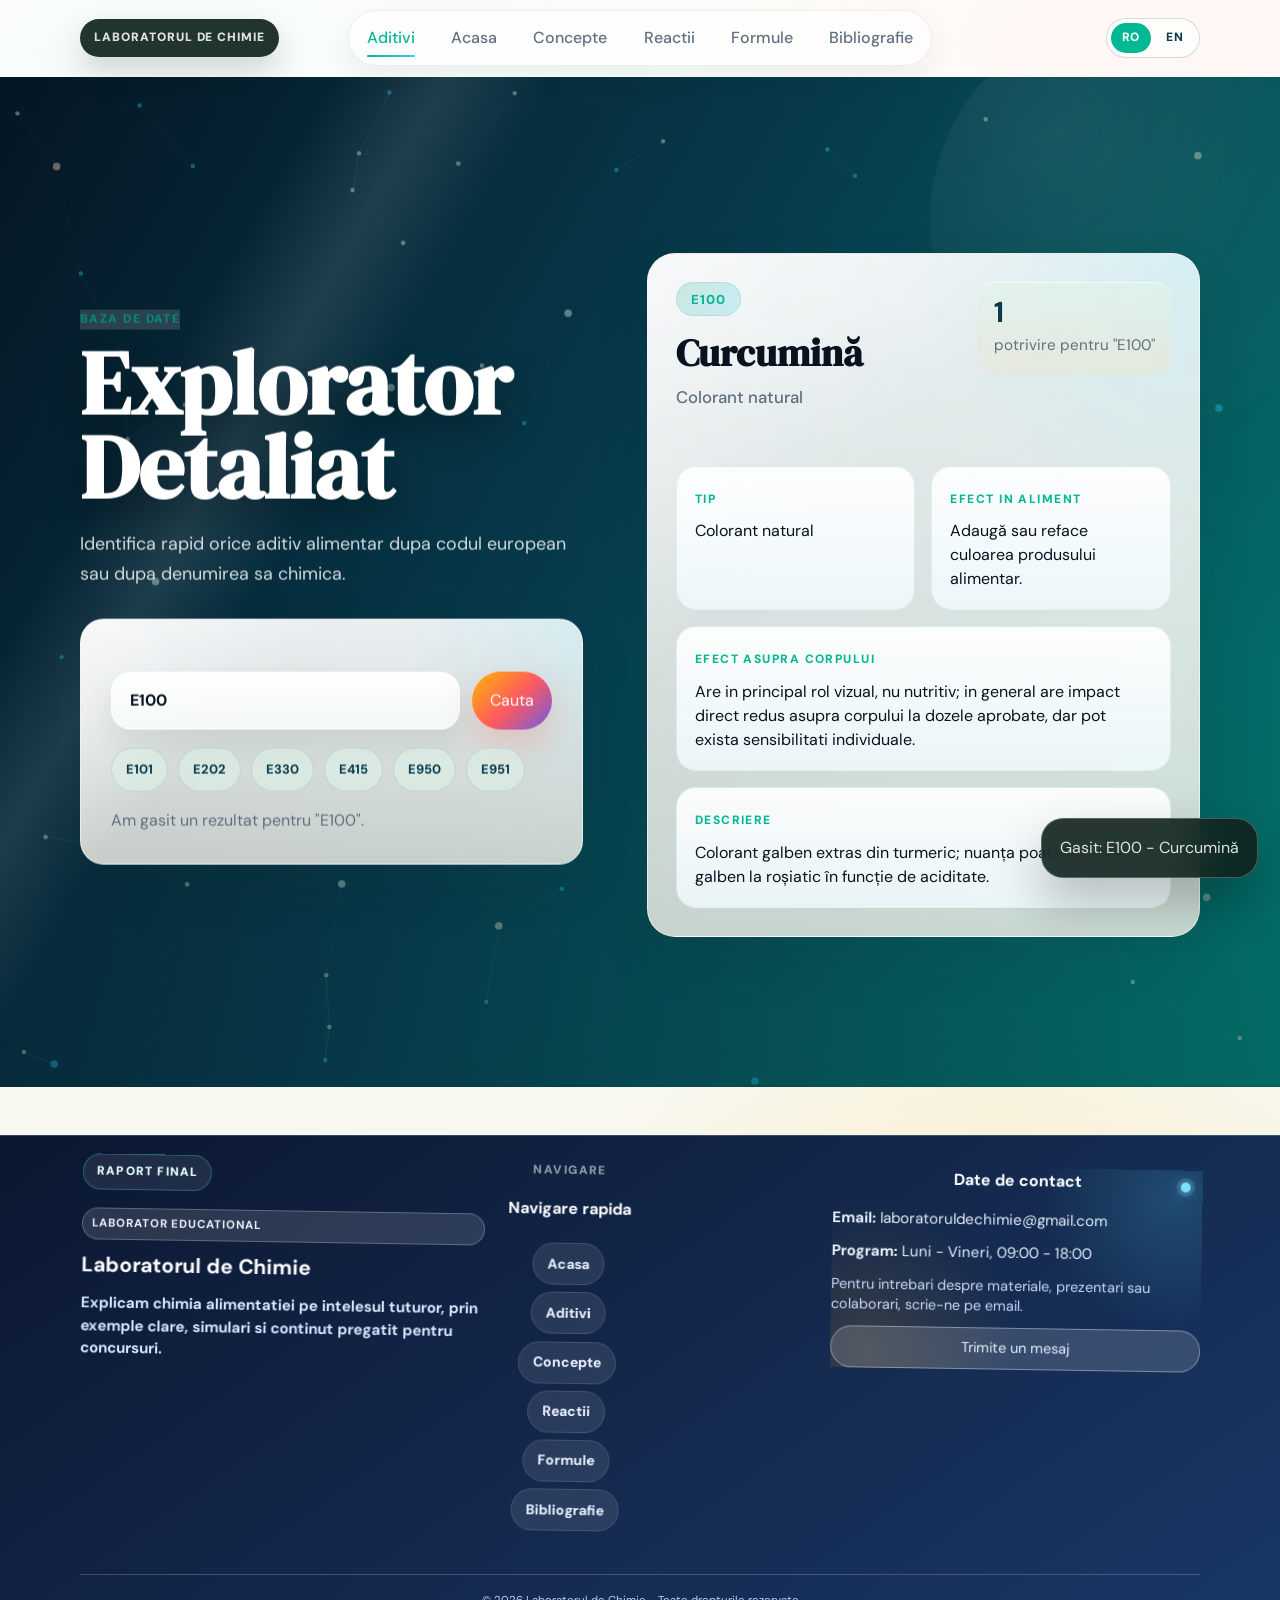
==== commit 200a34d3: "Version 9.5" ====
--- a/index.html
+++ b/index.html
@@ -74,23 +74,32 @@
     </section>
   </main>
 
-  <footer class="footer">
-    <div class="container footer-grid" data-parallax data-parallax-speed="0.02" data-rotate-speed="-0.001">
-      <div>
-        <p class="footer-text">Pagina de cautare pentru aditivi alimentari, integrata direct in structura vizuala a site-ului.</p>
+  <footer class="footer footer-modern">
+    <div class="container footer-grid footer-contact-grid" data-parallax data-parallax-speed="0.02" data-rotate-speed="-0.001">
+      <div class="footer-about">
+        <span class="footer-badge">Laborator educational</span>
+        <h3>Laboratorul de Chimie</h3>
+        <p class="footer-text">Explicam chimia alimentatiei pe intelesul tuturor, prin exemple clare, simulari si continut pregatit pentru concursuri.</p>
       </div>
-      <div class="footer-links">
+      <div class="footer-links footer-column">
+        <h4>Navigare rapida</h4>
         <a href="acasa.html">Acasa</a>
+        <a href="aditivi.html">Aditivi</a>
         <a href="concepte.html">Concepte</a>
         <a href="reactii.html">Reactii</a>
         <a href="formule.html">Formule</a>
         <a href="resurse.html">Bibliografie</a>
       </div>
-      <div class="footer-meta">
-        <span>Acces rapid</span>
-        <a href="#additiveSearchInput">Cauta un cod</a>
-        <span>Rezultatele folosesc baza de date locala</span>
+      <div class="footer-contact footer-column">
+        <h4>Date de contact</h4>
+        <p class="footer-contact-row"><strong>Email:</strong> <a href="mailto:laboratoruldechimie@gmail.com">laboratoruldechimie@gmail.com</a></p>
+        <p class="footer-contact-row"><strong>Program:</strong> Luni - Vineri, 09:00 - 18:00</p>
+        <p class="footer-note">Pentru intrebari despre materiale, prezentari sau colaborari, scrie-ne pe email.</p>
+        <p><a class="button button-secondary footer-cta" href="mailto:laboratoruldechimie@gmail.com?subject=Intrebare%20Laborator">Trimite un mesaj</a></p>
       </div>
+    </div>
+    <div class="container footer-bottom">
+      <small>© 2026 Laboratorul de Chimie - Toate drepturile rezervate</small>
     </div>
   </footer>
 
--- a/style.css
+++ b/style.css
@@ -220,6 +220,54 @@
   cursor: pointer;
 }
 
+.lang-switch {
+  position: absolute;
+  right: 0;
+  display: inline-flex;
+  align-items: center;
+  gap: 4px;
+  padding: 4px;
+  border-radius: 999px;
+  border: 1px solid rgba(13, 77, 63, 0.18);
+  background: rgba(255, 255, 255, 0.7);
+}
+
+.lang-switch-btn {
+  min-width: 40px;
+  min-height: 30px;
+  border: none;
+  border-radius: 999px;
+  background: transparent;
+  color: var(--green-dark);
+  font: inherit;
+  font-size: 12px;
+  font-weight: 800;
+  letter-spacing: 0.06em;
+  cursor: pointer;
+  transition: background 0.18s ease, color 0.18s ease, transform 0.18s ease;
+}
+
+.lang-switch-btn:hover {
+  transform: translateY(-1px);
+}
+
+.lang-switch-btn.is-active {
+  background: var(--green-mid);
+  color: #fff;
+}
+
+#google_translate_element {
+  display: none;
+}
+
+.goog-te-banner-frame.skiptranslate {
+  display: none !important;
+}
+
+body {
+  top: 0 !important;
+}
+
 .mobile-menu {
   display: none;
   flex-direction: column;
@@ -3154,6 +3202,10 @@
   .nav-inner::before {
     display: none;
   }
+
+  .lang-switch {
+    right: 56px;
+  }
 }
 
 @media (max-width: 768px) {
@@ -3164,6 +3216,10 @@
   .mobile-menu {
     background: rgba(255, 255, 255, 0.78);
     backdrop-filter: blur(18px);
+  }
+
+  .lang-switch {
+    right: 66px;
   }
 
   .hero-search-box,
@@ -3555,12 +3611,6 @@
     linear-gradient(135deg, #050b17 0%, #073b4c 58%, #08131f 100%);
 }
 
-body[data-page="aditivi"] .footer,
-body[data-page="resurse"] .footer,
-.footer {
-  display: none;
-}
-
 .page-finale {
   position: relative;
   overflow: hidden;
@@ -3741,3 +3791,186 @@
     grid-template-columns: 1fr;
   }
 }
+
+/* Unified site footer */
+.footer-modern {
+  margin-top: 3rem;
+  padding: 44px 0 0;
+  background: linear-gradient(145deg, #0b1730 0%, #14284d 52%, #193866 100%);
+  color: #eaf2ff;
+  display: block;
+  border-top: 1px solid rgba(255, 255, 255, 0.14);
+}
+
+.footer-modern::before,
+.footer-modern::after {
+  content: none;
+}
+
+.footer-modern .footer-contact-grid {
+  display: grid;
+  grid-template-columns: 1.2fr 0.9fr 1.1fr;
+  gap: 1.4rem;
+  align-items: start;
+  padding: 0 0 1.5rem;
+}
+
+.footer-modern .footer-grid > div,
+.footer-modern .footer-links,
+.footer-modern .footer-meta {
+  border: 0;
+  background: transparent;
+  box-shadow: none;
+  backdrop-filter: none;
+  border-radius: 0;
+  min-height: auto;
+  padding: 0;
+}
+
+.footer-modern .footer-about,
+.footer-modern .footer-links,
+.footer-modern .footer-contact {
+  border: 1px solid rgba(255, 255, 255, 0.17);
+  border-radius: 16px;
+  background: rgba(255, 255, 255, 0.06);
+  padding: 1.2rem 1.1rem;
+}
+
+.footer-modern .footer-about h3 {
+  margin: 0.5rem 0 0.6rem;
+  font-size: 1.3rem;
+  color: #ffffff;
+}
+
+.footer-badge {
+  display: inline-block;
+  font-size: 0.72rem;
+  font-weight: 700;
+  letter-spacing: 0.08em;
+  text-transform: uppercase;
+  background: rgba(255, 255, 255, 0.12);
+  border: 1px solid rgba(255, 255, 255, 0.24);
+  padding: 0.34rem 0.58rem;
+  border-radius: 999px;
+}
+
+.footer-modern .footer-text {
+  margin: 0;
+  line-height: 1.5;
+  color: #d8e6ff;
+  font-size: 0.95rem;
+}
+
+.footer-modern .footer-column h4 {
+  margin: 0 0 0.85rem;
+  color: #ffffff;
+  font-size: 1rem;
+  text-align: center;
+}
+
+.footer-modern .footer-links {
+  display: flex;
+  flex-direction: column;
+  gap: 0.45rem;
+  align-items: center;
+  text-align: center;
+}
+
+.footer-modern .footer-links a,
+.footer-modern .footer-contact a {
+  color: #e8f0ff;
+  text-decoration: none;
+}
+
+.footer-modern .footer-links a:hover,
+.footer-modern .footer-contact a:hover {
+  color: #ffffff;
+  text-decoration: none;
+}
+
+.footer-modern .footer-contact {
+  position: relative;
+  overflow: hidden;
+  box-shadow: 0 10px 24px rgba(5, 12, 26, 0.28);
+  transition: transform 0.2s ease, box-shadow 0.2s ease, border-color 0.2s ease;
+}
+
+.footer-modern .footer-contact::before {
+  content: "";
+  position: absolute;
+  inset: 0;
+  background:
+    radial-gradient(circle at 92% 14%, rgba(72, 202, 228, 0.2), transparent 34%),
+    radial-gradient(circle at 10% 92%, rgba(255, 183, 3, 0.14), transparent 40%);
+  pointer-events: none;
+}
+
+.footer-modern .footer-contact::after {
+  content: "";
+  position: absolute;
+  top: 12px;
+  right: 12px;
+  width: 10px;
+  height: 10px;
+  border-radius: 50%;
+  background: #7be0ff;
+  box-shadow: 0 0 0 4px rgba(123, 224, 255, 0.2), 0 0 14px rgba(123, 224, 255, 0.5);
+  pointer-events: none;
+}
+
+.footer-modern .footer-contact:hover {
+  transform: translateY(-2px);
+  border-color: rgba(255, 255, 255, 0.32);
+  box-shadow: 0 14px 28px rgba(5, 12, 26, 0.34);
+}
+
+.footer-modern .footer-contact > * {
+  position: relative;
+  z-index: 1;
+}
+
+.footer-contact-row {
+  margin: 0 0 0.5rem;
+  font-size: 0.94rem;
+}
+
+.footer-modern .footer-note {
+  margin: 0.65rem 0 0.75rem;
+  color: #cad9f7;
+  line-height: 1.4;
+  font-size: 0.9rem;
+}
+
+.footer-modern .footer-cta {
+  width: 100%;
+  text-align: center;
+  border-color: rgba(255, 255, 255, 0.36);
+  color: #ffffff;
+  background: rgba(255, 255, 255, 0.14);
+  min-height: 42px;
+  font-size: 0.9rem;
+}
+
+.footer-modern .footer-bottom {
+  border-top: 1px solid rgba(255, 255, 255, 0.2);
+  padding: 0.8rem 0 1rem;
+  text-align: center;
+  color: #bed0f2;
+  margin-top: 0;
+  font-size: 0.86rem;
+}
+
+@media (max-width: 720px) {
+  .footer-modern .footer-contact-grid {
+    grid-template-columns: 1fr;
+    gap: 1rem;
+  }
+
+  .footer-modern {
+    padding-top: 32px;
+  }
+
+  .footer-modern .footer-cta {
+    width: 100%;
+  }
+}
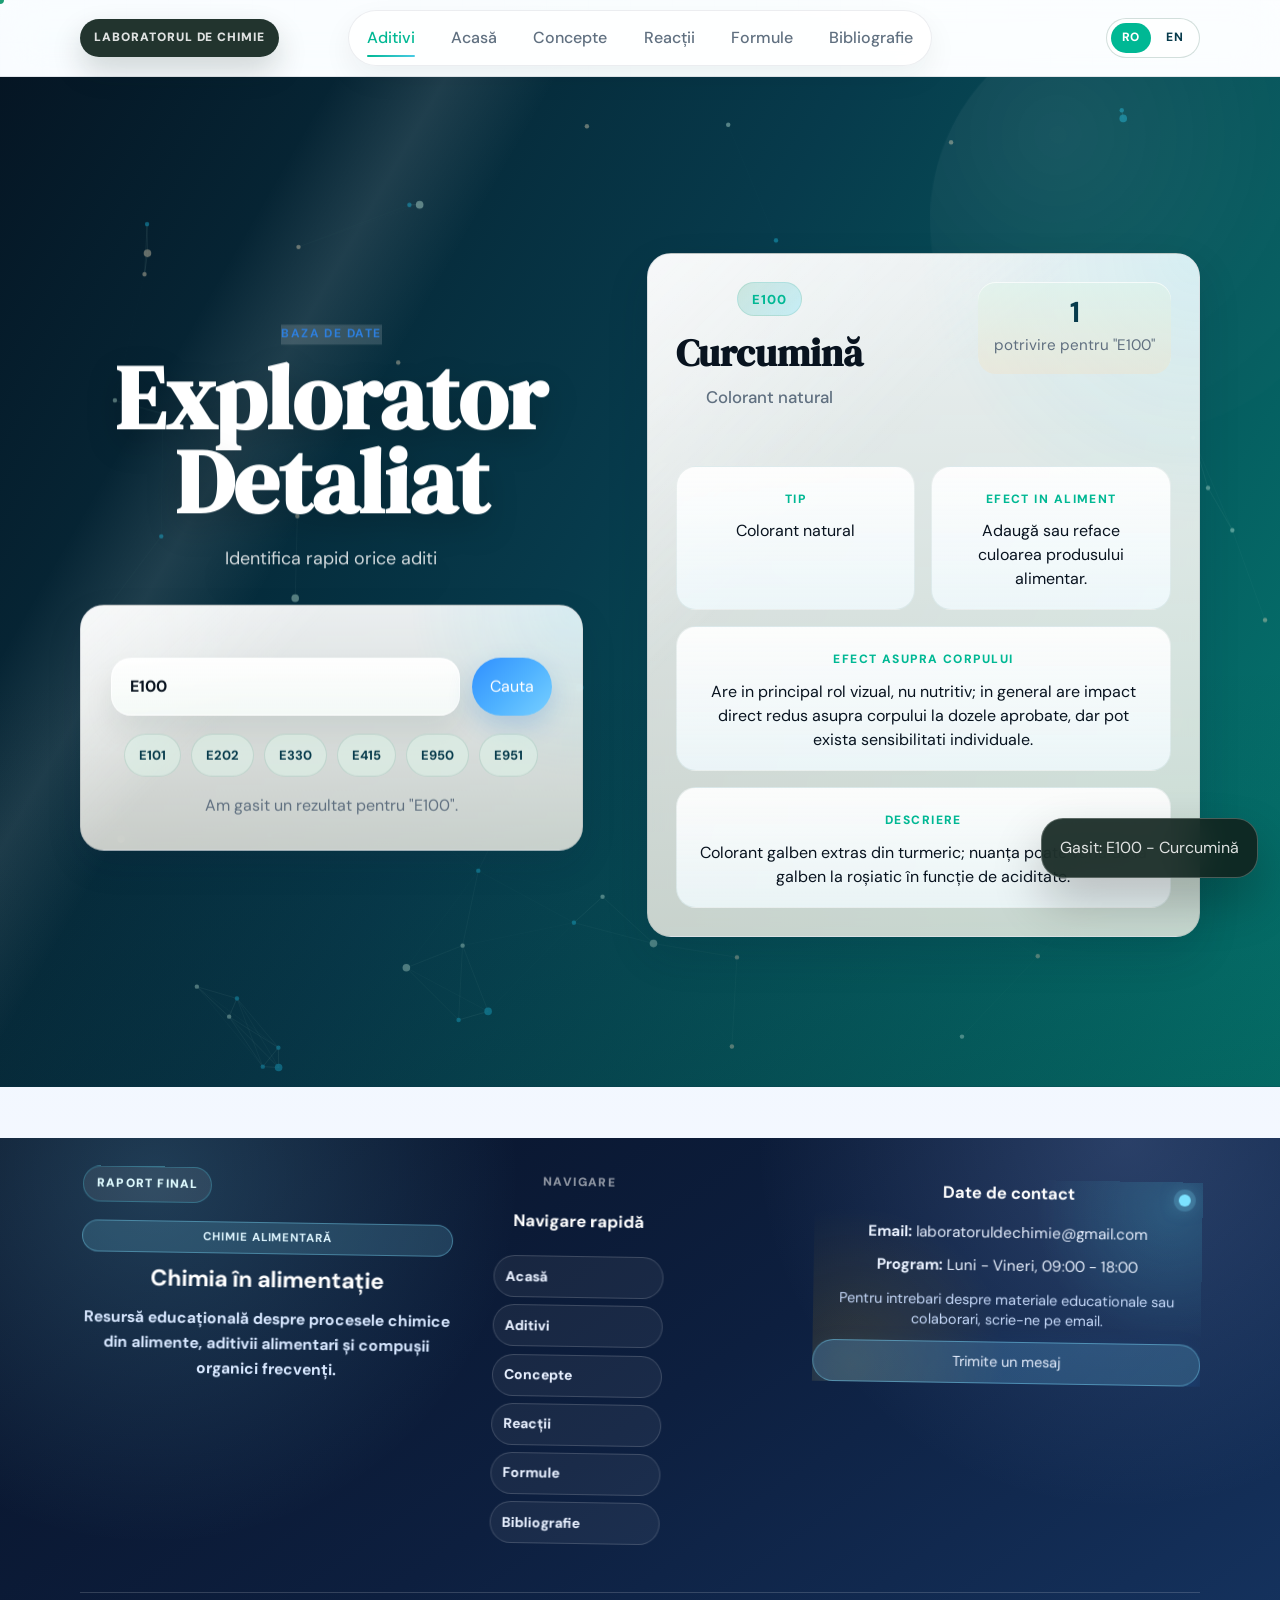
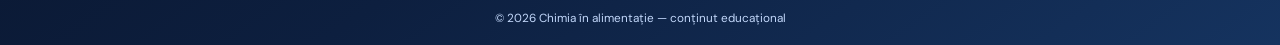
==== commit c207b240: "Version 10" ====
--- a/index.html
+++ b/index.html
@@ -1,10 +1,11 @@
-<!DOCTYPE html>
+﻿<!DOCTYPE html>
 <html lang="ro">
 <head>
   <meta charset="UTF-8" />
   <meta name="viewport" content="width=device-width, initial-scale=1.0" />
   <title>Aditivi alimentari</title>
   <link rel="stylesheet" href="style.css" />
+  <link rel="stylesheet" href="animations.css" />
   <link href="https://fonts.googleapis.com/css2?family=DM+Serif+Display:ital@0;1&family=DM+Sans:wght@300;400;500;700&display=swap" rel="stylesheet" />
 </head>
 <body data-page="aditivi">
@@ -12,9 +13,9 @@
     <div class="nav-inner">
       <nav>
         <a class="nav-link" data-page="aditivi" href="aditivi.html">Aditivi</a>
-        <a class="nav-link" data-page="home" href="acasa.html">Acasa</a>
+        <a class="nav-link" data-page="home" href="acasa.html">Acasă</a>
         <a class="nav-link" data-page="concepte" href="concepte.html">Concepte</a>
-        <a class="nav-link" data-page="reactii" href="reactii.html">Reactii</a>
+        <a class="nav-link" data-page="reactii" href="reactii.html">Reacții</a>
         <a class="nav-link" data-page="formule" href="formule.html">Formule</a>
         <a class="nav-link" data-page="resurse" href="resurse.html">Bibliografie</a>
       </nav>
@@ -22,9 +23,9 @@
     </div>
     <div class="mobile-menu" id="mobileMenu">
       <a class="nav-link" data-page="aditivi" href="aditivi.html">Aditivi</a>
-      <a class="nav-link" data-page="home" href="acasa.html">Acasa</a>
+      <a class="nav-link" data-page="home" href="acasa.html">Acasă</a>
       <a class="nav-link" data-page="concepte" href="concepte.html">Concepte</a>
-      <a class="nav-link" data-page="reactii" href="reactii.html">Reactii</a>
+      <a class="nav-link" data-page="reactii" href="reactii.html">Reacții</a>
       <a class="nav-link" data-page="formule" href="formule.html">Formule</a>
       <a class="nav-link" data-page="resurse" href="resurse.html">Bibliografie</a>
     </div>
@@ -77,16 +78,16 @@
   <footer class="footer footer-modern">
     <div class="container footer-grid footer-contact-grid" data-parallax data-parallax-speed="0.02" data-rotate-speed="-0.001">
       <div class="footer-about">
-        <span class="footer-badge">Laborator educational</span>
-        <h3>Laboratorul de Chimie</h3>
-        <p class="footer-text">Explicam chimia alimentatiei pe intelesul tuturor, prin exemple clare, simulari si continut pregatit pentru concursuri.</p>
+        <span class="footer-badge">Chimie alimentară</span>
+        <h3>Chimia în alimentație</h3>
+        <p class="footer-text">Resursă educațională despre procesele chimice din alimente, aditivii alimentari și compușii organici frecvenți.</p>
       </div>
       <div class="footer-links footer-column">
-        <h4>Navigare rapida</h4>
-        <a href="acasa.html">Acasa</a>
+        <h4>Navigare rapidă</h4>
+        <a href="acasa.html">Acasă</a>
         <a href="aditivi.html">Aditivi</a>
         <a href="concepte.html">Concepte</a>
-        <a href="reactii.html">Reactii</a>
+        <a href="reactii.html">Reacții</a>
         <a href="formule.html">Formule</a>
         <a href="resurse.html">Bibliografie</a>
       </div>
@@ -94,16 +95,17 @@
         <h4>Date de contact</h4>
         <p class="footer-contact-row"><strong>Email:</strong> <a href="mailto:laboratoruldechimie@gmail.com">laboratoruldechimie@gmail.com</a></p>
         <p class="footer-contact-row"><strong>Program:</strong> Luni - Vineri, 09:00 - 18:00</p>
-        <p class="footer-note">Pentru intrebari despre materiale, prezentari sau colaborari, scrie-ne pe email.</p>
+        <p class="footer-note">Pentru intrebari despre materiale educationale sau colaborari, scrie-ne pe email.</p>
         <p><a class="button button-secondary footer-cta" href="mailto:laboratoruldechimie@gmail.com?subject=Intrebare%20Laborator">Trimite un mesaj</a></p>
       </div>
     </div>
     <div class="container footer-bottom">
-      <small>© 2026 Laboratorul de Chimie - Toate drepturile rezervate</small>
+      <small>© 2026 Chimia în alimentație — conținut educațional</small>
     </div>
   </footer>
 
   <script src="additives-data.js?v=20260425-4"></script>
+  <script src="animations.js"></script>
   <script src="script.js?v=20260425-4"></script>
 </body>
 </html>
--- a/style.css
+++ b/style.css
@@ -81,7 +81,7 @@
 }
 
 .section-header-left {
-  text-align: left;
+  text-align: center;
 }
 
 .section-tag {
@@ -1169,37 +1169,37 @@
 .page-hero-visual.visual-card-bread {
   background-image:
     linear-gradient(135deg, rgba(255, 248, 237, 0.96) 0%, rgba(255, 244, 230, 0.84) 46%, rgba(255, 248, 237, 0.12) 100%),
-    url("assets/images/bread-crust.jpg");
+    url("https://images.unsplash.com/photo-1509440159596-0249088772ff?w=1600&q=80");
 }
 
 .page-hero-visual.visual-card-liquid {
   background-image:
     linear-gradient(135deg, rgba(240, 249, 244, 0.96) 0%, rgba(232, 243, 238, 0.84) 46%, rgba(240, 249, 244, 0.12) 100%),
-    url("assets/images/water-pouring.png");
+    url("https://images.unsplash.com/photo-1532187863486-abf9dbad1b69?w=1600&q=80");
 }
 
 .page-hero-visual.visual-card-water {
   background-image:
     linear-gradient(135deg, rgba(241, 249, 250, 0.96) 0%, rgba(231, 243, 245, 0.84) 46%, rgba(241, 249, 250, 0.16) 100%),
-    url("assets/images/water-pouring.png");
+    url("https://images.unsplash.com/photo-1548839140-29a749e1cf4d?w=1600&q=80");
 }
 
 .page-hero-visual.visual-card-fruit {
   background-image:
     linear-gradient(135deg, rgba(252, 249, 242, 0.96) 0%, rgba(248, 242, 230, 0.84) 46%, rgba(252, 249, 242, 0.12) 100%),
-    url("assets/images/sliced-apple.jpg");
+    url("https://images.unsplash.com/photo-1568702846914-c74a3d3ed393?w=1600&q=80");
 }
 
 .page-hero-visual.visual-card-books {
   background-image:
     linear-gradient(135deg, rgba(251, 245, 235, 0.96) 0%, rgba(243, 233, 216, 0.88) 46%, rgba(251, 245, 235, 0.18) 100%),
-    url("assets/images/books-shelf.jpg");
+    url("https://images.unsplash.com/photo-1481627834876-b7833e8f5570?w=1600&q=80");
 }
 
 .page-hero-visual.visual-card-lab {
   background-image:
     linear-gradient(135deg, rgba(244, 249, 245, 0.96) 0%, rgba(232, 241, 235, 0.88) 46%, rgba(244, 249, 245, 0.14) 100%),
-    url("assets/images/female-lab.jpg");
+    url("https://images.unsplash.com/photo-1576086213369-97a306d36557?w=1600&q=80");
 }
 
 .visual-gallery {
@@ -1282,7 +1282,7 @@
 .visual-card-bread .visual-art {
   background-image:
     linear-gradient(180deg, rgba(84, 48, 20, 0.16) 0%, rgba(84, 48, 20, 0.3) 100%),
-    url("assets/images/bread-crust.jpg");
+    url("https://images.unsplash.com/photo-1509440159596-0249088772ff?w=1600&q=80");
   background-position: center;
   background-repeat: no-repeat;
   background-size: cover;
@@ -1299,7 +1299,7 @@
 .visual-card-liquid .visual-art {
   background-image:
     linear-gradient(180deg, rgba(12, 37, 31, 0.1) 0%, rgba(12, 37, 31, 0.28) 100%),
-    url("assets/images/water-pouring.png");
+    url("https://images.unsplash.com/photo-1532187863486-abf9dbad1b69?w=1600&q=80");
   background-position: center;
   background-repeat: no-repeat;
   background-size: cover;
@@ -1317,7 +1317,7 @@
 .visual-card-water .visual-art {
   background-image:
     linear-gradient(180deg, rgba(17, 49, 63, 0.08) 0%, rgba(17, 49, 63, 0.24) 100%),
-    url("assets/images/water-pouring.png");
+    url("https://images.unsplash.com/photo-1548839140-29a749e1cf4d?w=1600&q=80");
   background-position: center;
   background-repeat: no-repeat;
   background-size: cover;
@@ -1346,7 +1346,7 @@
 .visual-card-fruit .visual-art {
   background-image:
     linear-gradient(180deg, rgba(76, 55, 18, 0.1) 0%, rgba(76, 55, 18, 0.24) 100%),
-    url("assets/images/sliced-apple.jpg");
+    url("https://images.unsplash.com/photo-1568702846914-c74a3d3ed393?w=1600&q=80");
   background-position: center;
   background-repeat: no-repeat;
   background-size: cover;
@@ -1363,7 +1363,7 @@
 .visual-card-egg .visual-art {
   background-image:
     linear-gradient(180deg, rgba(89, 57, 21, 0.08) 0%, rgba(89, 57, 21, 0.22) 100%),
-    url("assets/images/egg-food.jpg");
+    url("https://images.unsplash.com/photo-1607623814075-e51df1bdc82f?w=1600&q=80");
   background-position: center;
   background-repeat: no-repeat;
   background-size: cover;
@@ -1733,7 +1733,7 @@
   border-radius: 24px;
   background:
     linear-gradient(180deg, rgba(6, 27, 31, 0.94), rgba(13, 77, 63, 0.9)),
-    url("assets/images/female-lab.jpg");
+    url("https://commons.wikimedia.org/wiki/Special:FilePath/Female%20in%20laboratory.jpg?width=1600");
   background-size: cover;
   background-position: center;
   color: var(--white);
@@ -1789,10 +1789,10 @@
 }
 
 .quiz-options button {
-  justify-content: flex-start;
+  justify-content: center;
   min-height: 52px;
   padding: 0 18px;
-  text-align: left;
+  text-align: center;
   border-radius: 18px;
 }
 
@@ -2541,7 +2541,7 @@
   background: rgba(255, 255, 255, 0.1);
   color: var(--white);
   padding: 12px 14px;
-  text-align: left;
+  text-align: center;
   cursor: pointer;
   transition: background 0.18s ease, border-color 0.18s ease, transform 0.18s ease;
 }
@@ -3438,8 +3438,8 @@
   width: 7px;
   height: 7px;
   border-radius: 50%;
-  border: 2px solid rgba(72, 202, 228, 0.88);
-  box-shadow: 0 0 12px rgba(255, 183, 3, 0.34);
+  border: 2px solid var(--burst-color, rgba(72, 202, 228, 0.88));
+  box-shadow: 0 0 14px var(--burst-color, rgba(255, 183, 3, 0.5));
   pointer-events: none;
   transform: translate(-50%, -50%) scale(0.2);
   animation: chemBurst 760ms ease-out forwards;
@@ -3451,12 +3451,12 @@
   position: absolute;
   inset: -6px;
   border-radius: inherit;
-  border: 1px solid rgba(255, 183, 3, 0.7);
+  border: 1px solid var(--burst-color, rgba(255, 183, 3, 0.7));
   transform: rotate(45deg) scaleX(1.8);
 }
 
 .chem-burst::after {
-  border-color: rgba(255, 90, 95, 0.62);
+  border-color: var(--burst-color, rgba(255, 90, 95, 0.62));
   transform: rotate(-45deg) scaleX(1.8);
 }
 
@@ -3727,7 +3727,7 @@
   color: var(--green-dark);
   font: inherit;
   font-weight: 800;
-  text-align: left;
+  text-align: center;
   padding: 0 16px;
   cursor: pointer;
   transition: transform 0.18s ease, background 0.18s ease, border-color 0.18s ease;
@@ -3874,6 +3874,8 @@
   gap: 0.45rem;
   align-items: center;
   text-align: center;
+  justify-self: center;
+  width: min(100%, 280px);
 }
 
 .footer-modern .footer-links a,
@@ -3974,3 +3976,275 @@
     width: 100%;
   }
 }
+
+/* Visual polish and premium footer refresh */
+body {
+  background:
+    radial-gradient(circle at 8% 10%, rgba(77, 166, 255, 0.14), transparent 30%),
+    radial-gradient(circle at 88% 14%, rgba(116, 201, 255, 0.12), transparent 28%),
+    linear-gradient(180deg, #f8fbff 0%, #eef5ff 42%, #f9fbff 100%);
+  color: #13223d;
+}
+
+.navbar {
+  background: rgba(255, 255, 255, 0.78);
+  border-bottom: 1px solid rgba(19, 34, 61, 0.1);
+  box-shadow: 0 8px 24px rgba(16, 33, 58, 0.08);
+}
+
+.navbar nav {
+  background: rgba(255, 255, 255, 0.82);
+  border: 1px solid rgba(19, 34, 61, 0.08);
+}
+
+.hero-panel,
+.lab-card,
+.feature-card,
+.detail-card,
+.timeline-card,
+.case-card,
+.info-card,
+.link-card,
+.photo-card,
+.additive-result-card,
+.hero-search-box,
+.definition-table,
+.topic-list {
+  border: 1px solid rgba(19, 34, 61, 0.08);
+  box-shadow: 0 14px 36px rgba(16, 33, 58, 0.1);
+  backdrop-filter: blur(12px);
+}
+
+.section-showcase {
+  background: linear-gradient(145deg, #0d1f3f 0%, #132b54 46%, #1a3e78 100%);
+  color: rgba(240, 246, 255, 0.86);
+}
+
+.section-tag {
+  color: #2e7fdd;
+}
+
+.button-primary {
+  background: linear-gradient(135deg, #2f8fff, #4fb2ff 52%, #78d0ff);
+  box-shadow: 0 12px 28px rgba(47, 143, 255, 0.28);
+}
+
+.button-secondary {
+  background: rgba(255, 255, 255, 0.16);
+  border-color: rgba(255, 255, 255, 0.34);
+}
+
+.footer-modern {
+  margin-top: 3.2rem;
+  padding: 54px 0 0;
+  border-top: 0;
+  background:
+    radial-gradient(circle at 12% 8%, rgba(124, 223, 255, 0.2), transparent 30%),
+    radial-gradient(circle at 88% 0%, rgba(155, 188, 255, 0.2), transparent 30%),
+    linear-gradient(145deg, #081227 0%, #0d1f3f 52%, #15335f 100%);
+  color: #eaf2ff;
+}
+
+.footer-modern .footer-contact-grid {
+  grid-template-columns: 1.1fr 0.95fr 1.15fr;
+  gap: 1.25rem;
+  padding-bottom: 1.8rem;
+}
+
+.footer-modern .footer-about,
+.footer-modern .footer-links,
+.footer-modern .footer-contact {
+  border: 1px solid rgba(255, 255, 255, 0.16);
+  border-radius: 20px;
+  padding: 1.25rem 1.2rem;
+  background: linear-gradient(180deg, rgba(255, 255, 255, 0.11), rgba(255, 255, 255, 0.04));
+  box-shadow: inset 0 1px 0 rgba(255, 255, 255, 0.18), 0 14px 30px rgba(2, 8, 20, 0.3);
+}
+
+.footer-modern .footer-about h3 {
+  font-size: 1.42rem;
+  margin: 0.45rem 0 0.55rem;
+}
+
+.footer-badge {
+  background: rgba(124, 223, 255, 0.16);
+  border-color: rgba(124, 223, 255, 0.38);
+  color: #dff6ff;
+}
+
+.footer-modern .footer-text {
+  font-size: 0.98rem;
+  line-height: 1.58;
+  color: #d7e7ff;
+}
+
+.footer-modern .footer-column h4 {
+  text-align: center;
+  font-size: 1.04rem;
+  margin-bottom: 0.85rem;
+}
+
+.footer-modern .footer-links a {
+  min-width: 170px;
+  text-align: center;
+  padding: 0.4rem 0.7rem;
+  border-radius: 999px;
+  border: 1px solid rgba(255, 255, 255, 0.16);
+  background: rgba(255, 255, 255, 0.05);
+  transition: transform 0.18s ease, background 0.18s ease, border-color 0.18s ease;
+}
+
+.footer-modern .footer-links a:hover {
+  transform: translateY(-1px);
+  background: rgba(124, 223, 255, 0.14);
+  border-color: rgba(124, 223, 255, 0.34);
+}
+
+.footer-modern .footer-contact::after {
+  width: 12px;
+  height: 12px;
+  background: #7ce2ff;
+  box-shadow: 0 0 0 5px rgba(124, 226, 255, 0.2), 0 0 18px rgba(124, 226, 255, 0.56);
+}
+
+.footer-contact-row {
+  font-size: 0.95rem;
+}
+
+.footer-modern .footer-note {
+  color: #c8dbfb;
+}
+
+.footer-modern .footer-cta {
+  background: linear-gradient(135deg, rgba(95, 181, 255, 0.26), rgba(124, 223, 255, 0.18));
+  border-color: rgba(124, 223, 255, 0.44);
+}
+
+.footer-modern .footer-bottom {
+  border-top: 1px solid rgba(255, 255, 255, 0.16);
+  color: #c2d7fa;
+  font-size: 0.88rem;
+}
+
+/* Jury-focused centered layout */
+body,
+p,
+h1,
+h2,
+h3,
+h4,
+h5,
+h6,
+li,
+span,
+small {
+  text-align: center;
+}
+
+.section-header-left,
+.page-lead,
+.hero-lead,
+.showcase-copy,
+.panel-item,
+.lab-card-head,
+.additive-result-head,
+.definition-row,
+.topic-row,
+.footer-contact,
+.footer-about {
+  text-align: center !important;
+}
+
+.bullet-list,
+.step-list {
+  list-style-position: inside;
+  padding-left: 0;
+}
+
+.hero-actions,
+.hero-tags,
+.challenge-actions,
+.additive-search-form,
+.additive-chip-list,
+.additive-related-list,
+.footer-modern .footer-links {
+  justify-content: center;
+}
+
+.hero-grid,
+.page-hero-grid,
+.showcase-grid,
+.additive-shell,
+.highlight-grid {
+  justify-items: center;
+}
+
+.feature-card,
+.detail-card,
+.timeline-card,
+.case-card,
+.info-card,
+.link-card,
+.photo-card,
+.lab-card,
+.hero-panel,
+.additive-result-card,
+.definition-table,
+.topic-list {
+  border-radius: 24px;
+  box-shadow: 0 18px 42px rgba(9, 28, 52, 0.14);
+}
+
+.section-tag,
+.card-index,
+.eyebrow,
+.photo-label {
+  letter-spacing: 0.12em;
+}
+
+.hero h1,
+.page-title,
+.showcase-copy h2 {
+  text-shadow: 0 12px 34px rgba(0, 0, 0, 0.22);
+}
+
+.button {
+  box-shadow: 0 10px 24px rgba(33, 112, 206, 0.22);
+}
+
+.button:hover {
+  transform: translateY(-2px) scale(1.01);
+}
+
+/* Home page hard-centering */
+body[data-page="home"] main,
+body[data-page="home"] .section,
+body[data-page="home"] .container,
+body[data-page="home"] .hero-copy,
+body[data-page="home"] .showcase-copy,
+body[data-page="home"] .section-header,
+body[data-page="home"] .panel-item,
+body[data-page="home"] .lab-card,
+body[data-page="home"] .link-card,
+body[data-page="home"] .info-card {
+  text-align: center !important;
+}
+
+body[data-page="home"] .hero-grid,
+body[data-page="home"] .showcase-grid,
+body[data-page="home"] .lab-dashboard,
+body[data-page="home"] .link-grid,
+body[data-page="home"] .info-list,
+body[data-page="home"] .hero-actions,
+body[data-page="home"] .hero-tags,
+body[data-page="home"] .challenge-actions {
+  justify-content: center !important;
+  justify-items: center !important;
+}
+
+body[data-page="home"] .hero-lead,
+body[data-page="home"] .section-header p,
+body[data-page="home"] .showcase-copy p {
+  margin-left: auto;
+  margin-right: auto;
+}
--- a/animations.css
+++ b/animations.css
@@ -0,0 +1,392 @@
+/* ============================================================
+   animations.css — efecte vizuale avansate
+   ============================================================ */
+
+/* ── Keyframes ─────────────────────────────────────────────── */
+
+@keyframes molBurstAtom {
+  0%   { transform: translate(0,0) scale(1); opacity: 1; }
+  60%  { transform: translate(var(--tx), var(--ty)) scale(1.2); opacity: 0.9; }
+  100% { transform: translate(calc(var(--tx)*1.4), calc(var(--ty)*1.4)) scale(0); opacity: 0; }
+}
+
+@keyframes molBurstLabel {
+  0%   { transform: translate(0,0) scale(0.6); opacity: 0; }
+  20%  { opacity: 1; }
+  60%  { transform: translate(var(--tx), var(--ty)) scale(1); opacity: 0.85; }
+  100% { transform: translate(calc(var(--tx)*1.5), calc(var(--ty)*1.5)) scale(0.7); opacity: 0; }
+}
+
+@keyframes molBurstRing {
+  0%   { transform: scale(1); opacity: 0.9; }
+  100% { transform: scale(12); opacity: 0; }
+}
+
+@keyframes cardRipple {
+  0%   { transform: scale(0); opacity: 1; }
+  100% { transform: scale(1); opacity: 0; }
+}
+
+@keyframes animIn {
+  from { opacity: 0; transform: translateY(28px) scale(0.97); }
+  to   { opacity: 1; transform: translateY(0) scale(1); }
+}
+
+@keyframes cursorPulse {
+  0%, 100% { transform: translate(-50%,-50%) scale(1); opacity: 0.6; }
+  50%       { transform: translate(-50%,-50%) scale(1.4); opacity: 0.3; }
+}
+
+@keyframes shimmer {
+  0%   { background-position: -200% center; }
+  100% { background-position: 200% center; }
+}
+
+@keyframes floatUp {
+  0%   { transform: translateY(0px); }
+  50%  { transform: translateY(-8px); }
+  100% { transform: translateY(0px); }
+}
+
+@keyframes borderGlow {
+  0%, 100% { box-shadow: 0 0 0 0 rgba(29,158,117,0); }
+  50%       { box-shadow: 0 0 0 4px rgba(29,158,117,0.18); }
+}
+
+@keyframes gradientShift {
+  0%   { background-position: 0% 50%; }
+  50%  { background-position: 100% 50%; }
+  100% { background-position: 0% 50%; }
+}
+
+@keyframes fadeSlideIn {
+  from { opacity: 0; transform: translateX(-16px); }
+  to   { opacity: 1; transform: translateX(0); }
+}
+
+@keyframes scaleIn {
+  from { opacity: 0; transform: scale(0.88); }
+  to   { opacity: 1; transform: scale(1); }
+}
+
+/* ── Cursor personalizat ───────────────────────────────────── */
+
+.chem-cursor {
+  position: fixed;
+  top: 0; left: 0;
+  pointer-events: none;
+  z-index: 99999;
+  mix-blend-mode: normal;
+}
+
+.chem-cursor-dot {
+  position: fixed;
+  width: 8px; height: 8px;
+  border-radius: 50%;
+  background: #1d9e75;
+  transform: translate(-50%, -50%);
+  transition: width 0.2s, height 0.2s, background 0.2s;
+  will-change: transform;
+}
+
+.chem-cursor-ring {
+  position: fixed;
+  width: 36px; height: 36px;
+  border-radius: 50%;
+  border: 1.5px solid rgba(29,158,117,0.55);
+  transform: translate(-50%, -50%);
+  will-change: transform;
+  transition: width 0.25s, height 0.25s, border-color 0.25s, opacity 0.25s;
+}
+
+.chem-cursor.is-hover .chem-cursor-dot {
+  width: 12px; height: 12px;
+  background: #ff6b57;
+}
+
+.chem-cursor.is-hover .chem-cursor-ring {
+  width: 52px; height: 52px;
+  border-color: rgba(255,107,87,0.45);
+}
+
+.chem-cursor.is-click .chem-cursor-dot {
+  width: 6px; height: 6px;
+  background: #21d4fd;
+}
+
+.chem-cursor.is-click .chem-cursor-ring {
+  width: 28px; height: 28px;
+  border-color: rgba(33,212,253,0.7);
+}
+
+/* ── Scroll reveal ─────────────────────────────────────────── */
+
+.anim-ready {
+  opacity: 0;
+  transform: translateY(28px) scale(0.97);
+  transition: none;
+}
+
+.anim-in {
+  animation: animIn 0.55s cubic-bezier(0.22, 1, 0.36, 1) var(--anim-delay, 0ms) both;
+}
+
+/* ── Scroll progress bar ───────────────────────────────────── */
+
+.scroll-progress {
+  position: fixed;
+  top: 0; left: 0;
+  height: 3px;
+  width: calc(var(--scroll-progress, 0) * 100%);
+  background: linear-gradient(90deg, #1d9e75, #21d4fd, #ff6b57, #c77f26);
+  background-size: 200% 100%;
+  z-index: 9998;
+  border-radius: 0 2px 2px 0;
+  transition: width 0.05s linear;
+}
+
+/* ── Carduri — hover shimmer ───────────────────────────────── */
+
+.feature-card,
+.detail-card,
+.timeline-card,
+.info-card,
+.photo-card,
+.visual-card {
+  position: relative;
+  overflow: hidden;
+}
+
+.feature-card::after,
+.detail-card::after,
+.timeline-card::after,
+.photo-card::after {
+  content: '';
+  position: absolute;
+  inset: 0;
+  background: linear-gradient(
+    105deg,
+    transparent 40%,
+    rgba(255,255,255,0.18) 50%,
+    transparent 60%
+  );
+  background-size: 200% 100%;
+  background-position: -200% center;
+  opacity: 0;
+  transition: opacity 0.3s ease;
+  pointer-events: none;
+  border-radius: inherit;
+}
+
+.feature-card:hover::after,
+.detail-card:hover::after,
+.timeline-card:hover::after,
+.photo-card:hover::after {
+  opacity: 1;
+  animation: shimmer 0.7s ease forwards;
+}
+
+/* ── Link cards — gradient animat ─────────────────────────── */
+
+.link-card {
+  transition: transform 0.3s cubic-bezier(0.175,0.885,0.32,1.275),
+              box-shadow 0.3s ease,
+              filter 0.3s ease;
+}
+
+.link-card:hover {
+  transform: translateY(-10px) scale(1.02);
+  box-shadow: 0 28px 60px rgba(0,0,0,0.35);
+  filter: brightness(1.08);
+}
+
+/* ── Stat chips — float ────────────────────────────────────── */
+
+.stat-chip:nth-child(1) { animation: floatUp 3.2s ease-in-out infinite; }
+.stat-chip:nth-child(2) { animation: floatUp 3.2s ease-in-out 0.6s infinite; }
+.stat-chip:nth-child(3) { animation: floatUp 3.2s ease-in-out 1.2s infinite; }
+
+/* ── Hero tags — fade slide ────────────────────────────────── */
+
+.hero-tags span {
+  animation: fadeSlideIn 0.5s ease both;
+}
+.hero-tags span:nth-child(1) { animation-delay: 0.9s; }
+.hero-tags span:nth-child(2) { animation-delay: 1.1s; }
+.hero-tags span:nth-child(3) { animation-delay: 1.3s; }
+
+/* ── Badge hero — scale in ─────────────────────────────────── */
+
+.badge.badge-glow {
+  animation: scaleIn 0.6s cubic-bezier(0.22,1,0.36,1) 0.3s both;
+}
+
+/* ── Butoane — glow animat ─────────────────────────────────── */
+
+.button-primary {
+  position: relative;
+  overflow: hidden;
+  transition: transform 0.18s ease, box-shadow 0.25s ease, filter 0.2s ease;
+}
+
+.button-primary::before {
+  content: '';
+  position: absolute;
+  inset: 0;
+  background: linear-gradient(135deg, rgba(255,255,255,0.25), transparent 60%);
+  opacity: 0;
+  transition: opacity 0.25s ease;
+  border-radius: inherit;
+}
+
+.button-primary:hover::before { opacity: 1; }
+
+.button-primary:hover {
+  box-shadow: 0 16px 40px rgba(255,107,87,0.4);
+  filter: brightness(1.06);
+}
+
+.button-primary:active {
+  transform: scale(0.96) translateY(1px);
+  filter: brightness(0.95);
+}
+
+/* ── Navbar — blur mai puternic la scroll ──────────────────── */
+
+.navbar {
+  transition: box-shadow 0.3s ease, background 0.3s ease;
+}
+
+/* ── Photo cards — zoom pe imagine ────────────────────────── */
+
+.photo-card img {
+  transition: transform 0.5s cubic-bezier(0.25,0.46,0.45,0.94),
+              filter 0.4s ease;
+}
+
+.photo-card:hover img {
+  transform: scale(1.06);
+  filter: brightness(1.04) saturate(1.1);
+}
+
+/* ── Section tags — glow ───────────────────────────────────── */
+
+.section-tag {
+  transition: letter-spacing 0.3s ease, color 0.3s ease;
+}
+
+.section-header:hover .section-tag {
+  letter-spacing: 0.18em;
+  color: #0d4d3f;
+}
+
+/* ── Definition rows — highlight la hover ─────────────────── */
+
+.definition-row {
+  transition: background 0.25s ease, padding-left 0.25s ease;
+  border-radius: 8px;
+}
+
+.definition-row:hover {
+  background: rgba(29,158,117,0.06);
+  padding-left: 12px;
+}
+
+/* ── Visual cards — border glow ────────────────────────────── */
+
+.visual-card {
+  transition: transform 0.35s cubic-bezier(0.175,0.885,0.32,1.275),
+              box-shadow 0.35s ease;
+}
+
+.visual-card:hover {
+  transform: translateY(-8px);
+  box-shadow: 0 24px 50px rgba(10,55,43,0.16), 0 0 0 2px rgba(29,158,117,0.2);
+}
+
+/* ── Case cards — scale ────────────────────────────────────── */
+
+.case-card {
+  transition: transform 0.3s cubic-bezier(0.175,0.885,0.32,1.275),
+              filter 0.3s ease;
+}
+
+.case-card:hover {
+  transform: translateY(-8px) scale(1.02);
+  filter: brightness(1.12);
+}
+
+/* ── Detail overlay — animatie intrare ─────────────────────── */
+
+.detail-overlay.open .detail-content {
+  animation: scaleIn 0.35s cubic-bezier(0.22,1,0.36,1) both;
+}
+
+/* ── Hero panel — border animat ────────────────────────────── */
+
+.hero-panel {
+  animation: borderGlow 3s ease-in-out infinite;
+}
+
+/* ── Tilt 3D pe carduri ────────────────────────────────────── */
+
+.tilt-ready {
+  transform-style: preserve-3d;
+  transform: perspective(800px) rotateX(var(--tilt-x, 0deg)) rotateY(var(--tilt-y, 0deg));
+  transition: transform 0.15s ease;
+}
+
+/* ── Gradient animat pe sectiunea de aditivi ───────────────── */
+
+.section-soft {
+  background: linear-gradient(270deg,
+    rgba(223,244,234,0.5),
+    rgba(245,225,191,0.28),
+    rgba(223,244,234,0.5)
+  );
+  background-size: 400% 400%;
+  animation: gradientShift 8s ease infinite;
+}
+
+/* ── Nav links — underline animat mai fluid ────────────────── */
+
+.nav-link::after {
+  transition: transform 0.25s cubic-bezier(0.22,1,0.36,1);
+}
+
+/* ── Highlight strip ───────────────────────────────────────── */
+
+.highlight-strip {
+  transition: transform 0.3s ease, box-shadow 0.3s ease;
+}
+
+.highlight-strip:hover {
+  transform: translateY(-4px);
+  box-shadow: 0 20px 50px rgba(10,55,43,0.12);
+}
+
+/* ── Quote panel ───────────────────────────────────────────── */
+
+.quote-panel {
+  transition: transform 0.3s ease;
+}
+
+.quote-panel:hover {
+  transform: translateY(-4px) rotate(0.3deg);
+}
+
+/* ── Responsive — dezactiveaza animatii complexe pe mobile ─── */
+
+@media (max-width: 600px) {
+  .stat-chip { animation: none; }
+  .hero-tags span { animation: none; opacity: 1; }
+  .badge.badge-glow { animation: none; opacity: 1; }
+}
+
+@media (prefers-reduced-motion: reduce) {
+  *, *::before, *::after {
+    animation-duration: 0.01ms !important;
+    animation-iteration-count: 1 !important;
+    transition-duration: 0.01ms !important;
+  }
+}
